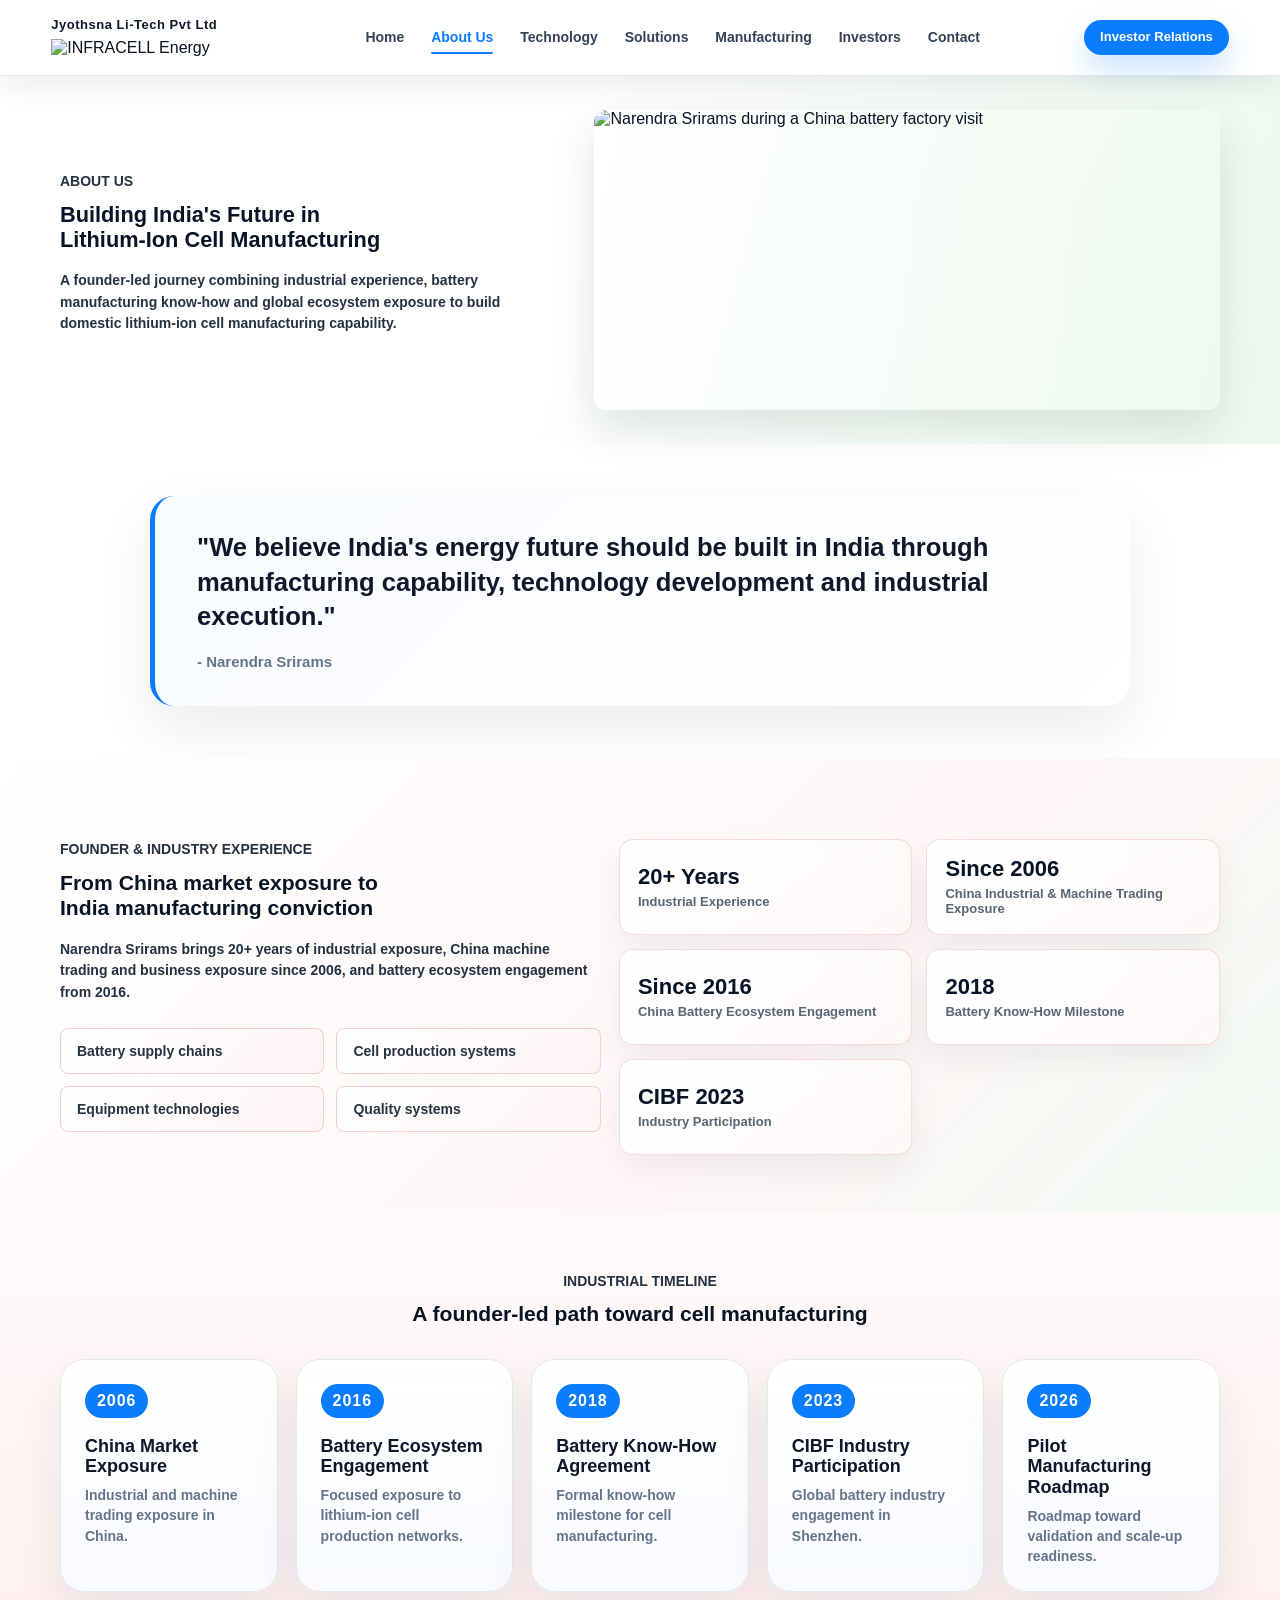
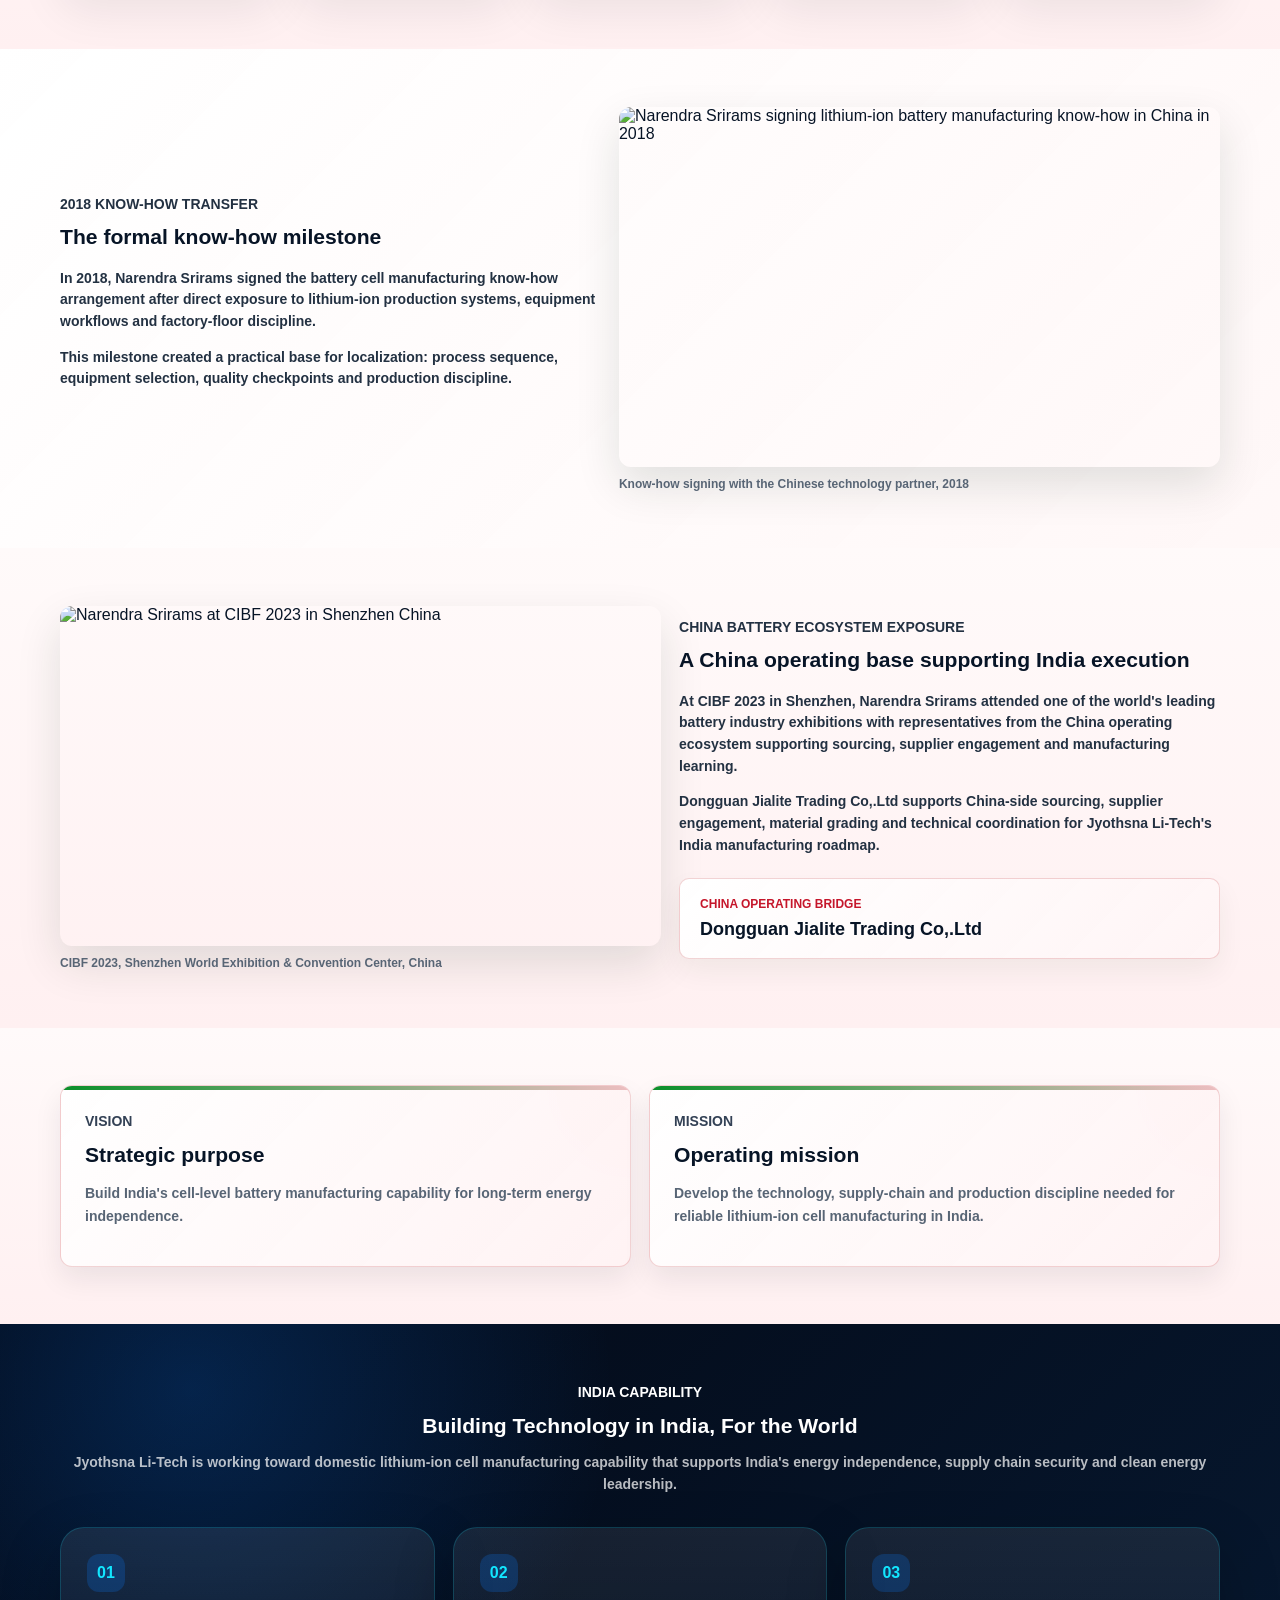
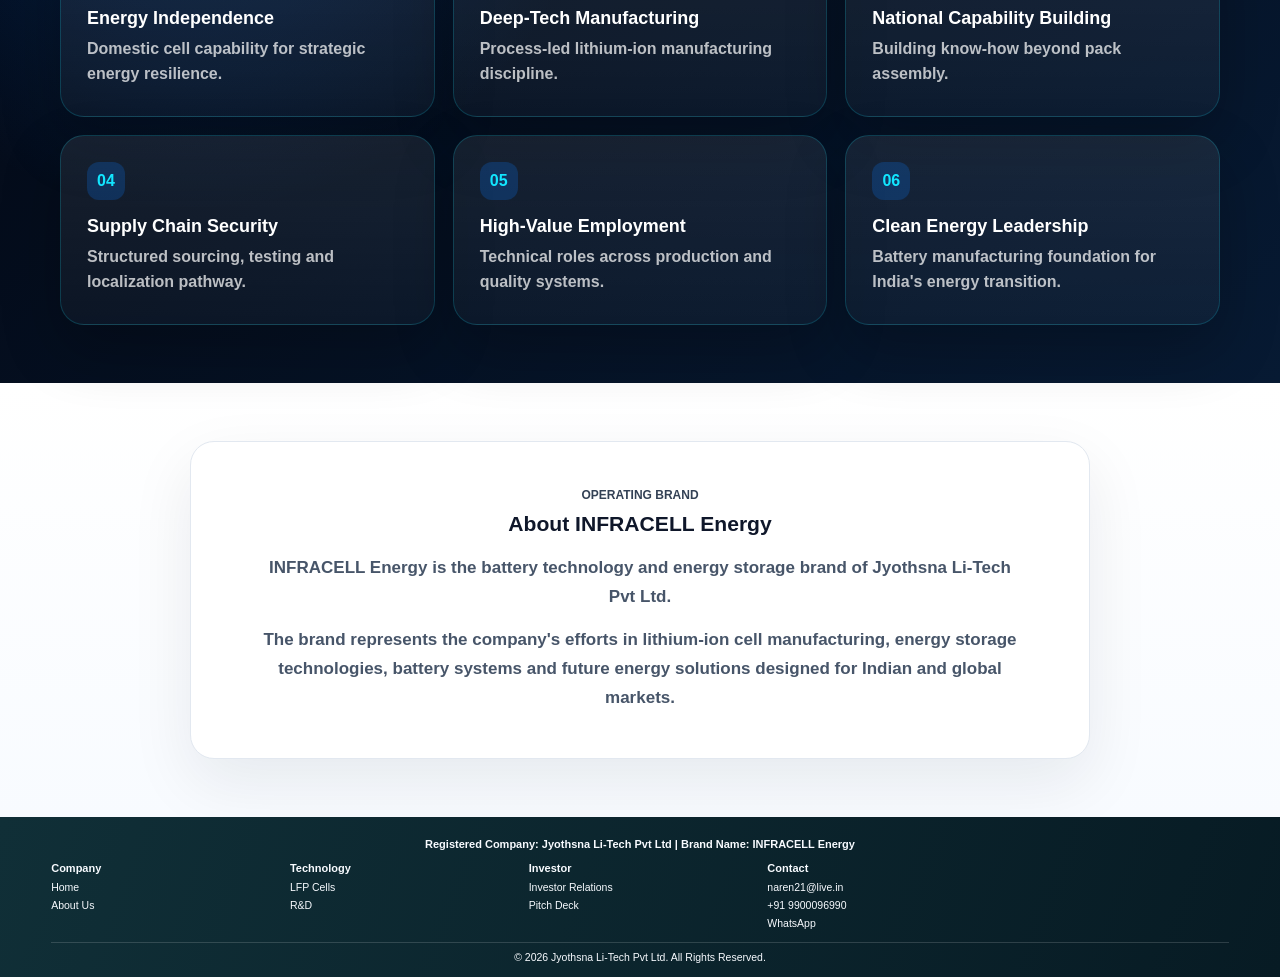
==== about.html @ 46d168b7 "Add files via upload" ====
﻿<!doctype html>
<html lang="en">
  <head>
    <meta charset="utf-8">
    <meta name="viewport" content="width=device-width, initial-scale=1">
    <title>About | Jyothsna Li-Tech Pvt Ltd</title>
    <meta name="description" content="Learn the founder-led story behind Jyothsna Li-Tech Pvt Ltd, from China battery ecosystem exposure and 2018 know-how signing to India's INFRACELL Energy manufacturing roadmap.">
    <meta property="og:title" content="About | Jyothsna Li-Tech Pvt Ltd">
    <meta property="og:description" content="Founder-led battery manufacturing story behind Jyothsna Li-Tech Pvt Ltd and INFRACELL Energy.">
    <meta property="og:type" content="website">
    <meta property="og:image" content="assets/cibf-2023-china.jpg">
    <meta name="twitter:card" content="summary_large_image">
    <link rel="stylesheet" href="styles.css">
  </head>
  <body>
    <header class="jlt-clean-header">
  <a class="jlt-brand" href="index.html">
    <strong>Jyothsna Li-Tech Pvt Ltd</strong>
    <img src="assets/infracell-logo-official.png" alt="INFRACELL Energy">
  </a>
    <nav class="jlt-nav">
    <a href="index.html">Home</a>
    <a href="about.html">About Us</a>
    <a href="technology.html">Technology</a>
    <a href="solutions.html">Solutions</a>
    <a href="manufacturing.html">Manufacturing</a>
    <a href="investors.html">Investors</a>
    <a href="contact.html">Contact</a>
  </nav>
  <a class="jlt-header-cta" href="investors.html">Investor Relations</a>
</header>

    <main>
      <section class="page-hero">
        <div class="page-hero-inner">
          <div>
            <p class="kicker">About Us</p>
            <h1>Building India's Future in Lithium-Ion Cell Manufacturing</h1>
            <p>A founder-led journey combining industrial experience, battery manufacturing know-how and global ecosystem exposure to build domestic lithium-ion cell manufacturing capability.</p>
          </div>
          <img src="assets/naren-factory-visit.jpg" alt="Narendra Srirams during a China battery factory visit">
        </div>
      </section>

      <section class="founder-quote-band">
        <blockquote>
          "We believe India's energy future should be built in India through manufacturing capability, technology development and industrial execution."
          <cite>- Narendra Srirams</cite>
        </blockquote>
      </section>

      <section class="section founder-credibility">
        <div class="wide-split">
          <div class="text-block">
            <p class="kicker">Founder & Industry Experience</p>
            <h2>From China market exposure to India manufacturing conviction</h2>
            <p>Narendra Srirams brings 20+ years of industrial exposure, China machine trading and business exposure since 2006, and battery ecosystem engagement from 2016.</p>
            <div class="bullet-list">
              <span>Battery supply chains</span>
              <span>Cell production systems</span>
              <span>Equipment technologies</span>
              <span>Quality systems</span>
            </div>
          </div>
          <div class="founder-credential-grid">
            <span><strong>20+ Years</strong>Industrial Experience</span>
            <span><strong>Since 2006</strong>China Industrial & Machine Trading Exposure</span>
            <span><strong>Since 2016</strong>China Battery Ecosystem Engagement</span>
            <span><strong>2018</strong>Battery Know-How Milestone</span>
            <span><strong>CIBF 2023</strong>Industry Participation</span>
          </div>
        </div>
      </section>

      <section class="section alt">
        <div class="section-head">
          <p class="kicker">Industrial Timeline</p>
          <h2>A founder-led path toward cell manufacturing</h2>
        </div>
        <div class="clean-about-timeline">
          <article><strong>2006</strong><h3>China Market Exposure</h3><p>Industrial and machine trading exposure in China.</p></article>
          <article><strong>2016</strong><h3>Battery Ecosystem Engagement</h3><p>Focused exposure to lithium-ion cell production networks.</p></article>
          <article><strong>2018</strong><h3>Battery Know-How Agreement</h3><p>Formal know-how milestone for cell manufacturing.</p></article>
          <article><strong>2023</strong><h3>CIBF Industry Participation</h3><p>Global battery industry engagement in Shenzhen.</p></article>
          <article><strong>2026</strong><h3>Pilot Manufacturing Roadmap</h3><p>Roadmap toward validation and scale-up readiness.</p></article>
        </div>
      </section>

      <section class="section know-how-story">
        <div class="wide-split">
          <div class="text-block">
            <p class="kicker">2018 Know-How Transfer</p>
            <h2>The formal know-how milestone</h2>
            <p>In 2018, Narendra Srirams signed the battery cell manufacturing know-how arrangement after direct exposure to lithium-ion production systems, equipment workflows and factory-floor discipline.</p>
            <p>This milestone created a practical base for localization: process sequence, equipment selection, quality checkpoints and production discipline.</p>
          </div>
          <figure class="story-photo certificate-photo">
            <img src="assets/know-how-certificate-2018.jpeg" alt="Narendra Srirams signing lithium-ion battery manufacturing know-how in China in 2018">
            <figcaption>Know-how signing with the Chinese technology partner, 2018</figcaption>
          </figure>
        </div>
      </section>

      <section class="section alt china-story">
        <div class="wide-split reverse china-visual-split">
          <figure class="story-photo">
            <img src="assets/cibf-2023-china.jpg" alt="Narendra Srirams at CIBF 2023 in Shenzhen China">
            <figcaption>CIBF 2023, Shenzhen World Exhibition & Convention Center, China</figcaption>
          </figure>
          <div class="text-block">
            <p class="kicker">China Battery Ecosystem Exposure</p>
            <h2>A China operating base supporting India execution</h2>
            <p>At CIBF 2023 in Shenzhen, Narendra Srirams attended one of the world's leading battery industry exhibitions with representatives from the China operating ecosystem supporting sourcing, supplier engagement and manufacturing learning.</p>
            <p>Dongguan Jialite Trading Co,.Ltd supports China-side sourcing, supplier engagement, material grading and technical coordination for Jyothsna Li-Tech's India manufacturing roadmap.</p>
            <div class="china-company-panel">
              <strong>China operating bridge</strong>
              <span>Dongguan Jialite Trading Co,.Ltd</span>
            </div>
          </div>
        </div>
      </section>

      <section class="section alt">
        <div class="premium-grid">
          <article class="premium-panel">
            <p class="kicker">Vision</p>
            <h2>Strategic purpose</h2>
            <p>Build India's cell-level battery manufacturing capability for long-term energy independence.</p>
          </article>
          <article class="premium-panel">
            <p class="kicker">Mission</p>
            <h2>Operating mission</h2>
            <p>Develop the technology, supply-chain and production discipline needed for reliable lithium-ion cell manufacturing in India.</p>
          </article>
        </div>
      </section>

      <section class="section about-dark-section">
        <div class="section-head">
          <p class="kicker">India Capability</p>
          <h2>Building Technology in India, For the World</h2>
          <p>Jyothsna Li-Tech is working toward domestic lithium-ion cell manufacturing capability that supports India's energy independence, supply chain security and clean energy leadership.</p>
        </div>
        <div class="dark-card-grid six">
          <article><span>01</span><h3>Energy Independence</h3><p>Domestic cell capability for strategic energy resilience.</p></article>
          <article><span>02</span><h3>Deep-Tech Manufacturing</h3><p>Process-led lithium-ion manufacturing discipline.</p></article>
          <article><span>03</span><h3>National Capability Building</h3><p>Building know-how beyond pack assembly.</p></article>
          <article><span>04</span><h3>Supply Chain Security</h3><p>Structured sourcing, testing and localization pathway.</p></article>
          <article><span>05</span><h3>High-Value Employment</h3><p>Technical roles across production and quality systems.</p></article>
          <article><span>06</span><h3>Clean Energy Leadership</h3><p>Battery manufacturing foundation for India's energy transition.</p></article>
        </div>
      </section>

      <section class="section infracell-about-section">
        <div class="infracell-about-block">
          <p class="kicker">Operating Brand</p>
          <h2>About INFRACELL Energy</h2>
          <p>INFRACELL Energy is the battery technology and energy storage brand of Jyothsna Li-Tech Pvt Ltd.</p>
          <p>The brand represents the company's efforts in lithium-ion cell manufacturing, energy storage technologies, battery systems and future energy solutions designed for Indian and global markets.</p>
        </div>
      </section>
    </main>

    <footer class="footer">
      <p class="footer-institutional">Registered Company: Jyothsna Li-Tech Pvt Ltd | Brand Name: INFRACELL Energy</p>
<div class="footer-links"><div><strong>Company</strong><a href="index.html">Home</a><a href="about.html">About Us</a></div><div><strong>Technology</strong><a href="technology.html">LFP Cells</a><a href="technology.html">R&D</a></div><div><strong>Investor</strong><a href="investors.html">Investor Relations</a><a href="assets/Jyothsna-Li-Tech-Pitch-Deck-2026.pdf" target="_blank" rel="noopener">Pitch Deck</a></div><div><strong>Contact</strong><a href="mailto:naren21@live.in">naren21@live.in</a><a href="tel:+919900096990">+91 9900096990</a><a href="https://wa.me/919900096990" target="_blank" rel="noopener">WhatsApp</a></div></div>
      <p>&copy; 2026 Jyothsna Li-Tech Pvt Ltd. All Rights Reserved.</p>
    </footer>
    <script src="site.js"></script>
  </body>
</html>
---- styles.css ----
﻿:root {
  --green: #0a8f2a;
  --green-2: #18b947;
  --red: #c5162b;
  --red-soft: #fff2f3;
  --red-line: rgba(181, 18, 27, 0.18);
  --red-glow: rgba(181, 18, 27, 0.1);
  --brand-ink: #075f24;
  --ink: #071426;
  --muted: #586575;
  --line: #dfe8e3;
  --soft: #fff5f6;
  --white: #fff;
  --dark: #071b24;
  --shadow: 0 18px 45px rgba(9, 45, 24, 0.12);
  --shadow-soft: 0 12px 28px rgba(7, 20, 38, 0.08);
  --max: 1160px;
}

* { box-sizing: border-box; }
html { scroll-behavior: smooth; }
body {
  margin: 0;
  color: var(--ink);
  font-family: "Aptos", "Segoe UI Variable", "Segoe UI", "Inter", Arial, Helvetica, sans-serif;
  background: var(--white);
  overflow-x: hidden;
  -webkit-user-select: none;
  user-select: none;
}
a { color: inherit; text-decoration: none; }
img {
  display: block;
  max-width: 100%;
  -webkit-user-drag: none;
  user-drag: none;
}
input,
textarea {
  -webkit-user-select: text;
  user-select: text;
}

.site-header {
  position: sticky;
  top: 0;
  z-index: 50;
  display: flex;
  align-items: center;
  gap: 28px;
  min-height: 76px;
  padding: 10px clamp(22px, 4vw, 70px);
  background: rgba(255, 255, 255, 0.96);
  border-bottom: 1px solid rgba(223, 232, 227, 0.9);
  backdrop-filter: blur(12px);
  box-shadow: 0 8px 24px rgba(7, 20, 38, 0.04);
}
.brand {
  display: flex;
  align-items: center;
  gap: 0;
  min-width: 260px;
}
.brand-copy { display: grid; line-height: 1; }
.brand-copy strong {
  font-size: 17px;
  letter-spacing: 0.2px;
  color: var(--brand-ink);
  font-family: "Aptos Display", "Segoe UI Variable Display", "Segoe UI", Arial, Helvetica, sans-serif;
  font-weight: 850;
}
.brand-copy em {
  margin-top: 3px;
  color: var(--green);
  font-style: normal;
  font-size: 14px;
  font-weight: 900;
}
.text-only-brand {
  padding-left: 0;
}
.single-line-brand {
  display: block;
}
.single-line-brand strong {
  font-size: 15px;
  color: var(--brand-ink);
  white-space: nowrap;
}
.brand-stack {
  display: grid;
  gap: 4px;
  align-items: start;
}
.infracell-brand {
  width: 166px;
  height: auto;
  object-fit: contain;
  border-radius: 0;
  box-shadow: none;
}
.infracell-wordmark {
  display: inline-flex;
  align-items: baseline;
  gap: 7px;
  width: max-content;
  font-family: "Aptos Display", "Segoe UI Variable Display", "Arial Black", Arial, Helvetica, sans-serif;
  font-size: 24px;
  line-height: 1.18;
  font-weight: 950;
  letter-spacing: 0.7px;
  color: transparent;
  background: linear-gradient(90deg, #f0702f 0%, #d93b32 42%, #b51642 100%);
  -webkit-background-clip: text;
  background-clip: text;
  padding-bottom: 2px;
}
.infracell-wordmark .energy-word {
  font-size: 0.58em;
  line-height: 1.25;
  letter-spacing: 0.25px;
  font-weight: 900;
}
.nav-links {
  display: flex;
  justify-content: center;
  gap: clamp(14px, 2vw, 30px);
  flex: 1;
  font-size: 13px;
  font-weight: 750;
  letter-spacing: 0.1px;
}
.nav-links a {
  padding: 12px 0;
  border-bottom: 2px solid transparent;
}
.nav-links a:hover,
.nav-links a.active {
  color: var(--green);
  border-color: var(--green);
}
.header-cta,
.btn,
.mini-btn,
form button {
  display: inline-flex;
  align-items: center;
  justify-content: center;
  gap: 9px;
  border-radius: 6px;
  font-weight: 780;
  letter-spacing: 0.1px;
}
.header-cta {
  min-width: 130px;
  padding: 13px 19px;
  color: #fff;
  background: linear-gradient(135deg, #07862a, #075f24);
  font-size: 12px;
  box-shadow: 0 10px 22px rgba(10, 143, 42, 0.18);
}
.menu-toggle { display: none; }

.hero {
  display: grid;
  grid-template-columns: minmax(360px, 0.84fr) minmax(460px, 1fr);
  gap: 38px;
  align-items: center;
  min-height: 430px;
  padding: 42px clamp(22px, 4vw, 70px) 36px;
  background:
    linear-gradient(105deg, rgba(255,255,255,1) 0%, rgba(255,255,255,0.98) 48%, rgba(238,249,240,0.82) 100%),
    radial-gradient(circle at 77% 50%, rgba(181, 18, 27, 0.13), transparent 28%);
  overflow: hidden;
}
.hero h1 {
  max-width: 560px;
  margin: 0 0 16px;
  font-size: clamp(28px, 3.1vw, 42px);
  line-height: 1.12;
  letter-spacing: 0;
  font-family: "Aptos Display", "Segoe UI Variable Display", "Segoe UI", Arial, Helvetica, sans-serif;
  font-weight: 820;
}
.hero h1 span { color: var(--green); }
.hero p {
  max-width: 560px;
  margin: 0 0 24px;
  color: #233142;
  font-size: 15px;
  line-height: 1.6;
  font-weight: 650;
}
.hero-actions { display: flex; flex-wrap: wrap; gap: 14px; }
.btn {
  min-height: 48px;
  padding: 0 24px;
  border: 1px solid var(--line);
  background: #fff;
  box-shadow: var(--shadow-soft);
  font-size: 13px;
  transition: transform 0.18s ease, box-shadow 0.18s ease, border-color 0.18s ease;
}
.btn-primary {
  color: #fff;
  background: linear-gradient(135deg, #07862a, #075f24);
  border-color: var(--green);
}
.btn:hover,
.header-cta:hover,
form button:hover {
  transform: translateY(-1px);
  box-shadow: 0 16px 32px rgba(7, 20, 38, 0.12);
}
.hero-media {
  position: relative;
  min-height: 320px;
  display: grid;
  place-items: center;
}
.hero-media::before {
  display: none;
}
.hero-media img {
  position: absolute;
  inset: 0;
  width: 100%;
  height: 100%;
  object-fit: contain;
  object-position: center;
  border-radius: 12px;
  background: transparent;
  box-shadow: none;
}
.image-fallback {
  display: grid;
  place-items: center;
  align-content: center;
  gap: 8px;
  width: min(100%, 560px);
  min-height: 260px;
  padding: 30px;
  border: 1px solid rgba(181, 18, 27, 0.18);
  border-radius: 14px;
  background:
    linear-gradient(135deg, rgba(255,255,255,0.95), rgba(255,244,245,0.95)),
    radial-gradient(circle at 80% 20%, rgba(10, 143, 42, 0.14), transparent 35%);
  color: var(--ink);
  text-align: center;
  box-shadow: var(--shadow-soft);
}
.image-fallback strong {
  color: var(--brand-ink);
  font-size: 26px;
  font-weight: 950;
}
.image-fallback span {
  color: var(--muted);
  font-size: 14px;
  font-weight: 750;
}
img.image-missing {
  display: none !important;
}
.hero-card {
  position: absolute;
  left: -20px;
  bottom: 22px;
  width: min(320px, 75%);
  padding: 20px;
  border-radius: 8px;
  color: #fff;
  background: rgba(7, 27, 36, 0.88);
  box-shadow: var(--shadow);
}
.hero-card strong { display: block; color: #85f36f; font-size: 17px; }
.hero-card span { display: block; margin-top: 5px; font-size: 12px; line-height: 1.45; font-weight: 700; }

.trust-strip {
  display: grid;
  grid-template-columns: repeat(4, 1fr);
  width: min(1160px, calc(100% - 44px));
  margin: -28px auto 0;
  position: relative;
  z-index: 3;
  border: 1px solid var(--red-line);
  border-radius: 10px;
  background:
    linear-gradient(135deg, rgba(255,255,255,0.99), rgba(255,244,245,0.96)),
    #fff;
  box-shadow: var(--shadow);
}
.trust-strip article {
  min-height: 120px;
  padding: 26px 24px;
  border-right: 1px solid var(--line);
}
.trust-strip article:last-child { border-right: 0; }
.trust-strip b {
  display: block;
  color: var(--green);
  font-size: 30px;
  line-height: 1;
}
.trust-strip strong { display: block; margin: 10px 0 6px; font-size: 15px; }
.trust-strip p { margin: 0; color: var(--muted); font-size: 12px; line-height: 1.5; font-weight: 650; }

.cell-showcase {
  position: relative;
  z-index: 3;
  display: grid;
  grid-template-columns: 1fr;
  gap: 28px;
  align-items: center;
  width: min(1160px, calc(100% - 44px));
  margin: -28px auto 0;
  padding: 28px;
  border: 1px solid var(--red-line);
  border-radius: 10px;
  background:
    linear-gradient(135deg, rgba(255,255,255,0.99), rgba(255,244,245,0.96)),
    #fff;
  box-shadow: var(--shadow);
}
.cell-showcase .kicker {
  margin-bottom: 7px;
}
.cell-showcase h2 {
  font-size: clamp(24px, 2.5vw, 36px);
}
.cell-showcase p {
  margin: 12px 0 0;
  color: var(--muted);
  font-size: 15px;
  line-height: 1.65;
  font-weight: 650;
}
.cell-showcase img {
  width: 100%;
  max-height: 230px;
  object-fit: contain;
  border-radius: 8px;
  background: #fff;
}
.investor-stat-row {
  display: grid;
  grid-template-columns: repeat(4, 1fr);
  gap: 1px;
  overflow: hidden;
  border: 1px solid rgba(181, 18, 27, 0.18);
  border-radius: 10px;
  background: rgba(181, 18, 27, 0.18);
}
.investor-stat-row article {
  min-height: 118px;
  padding: 24px;
  background:
    linear-gradient(180deg, rgba(255,255,255,0.99), rgba(255,246,247,0.97)),
    #fff;
}
.investor-stat-row strong {
  display: block;
  color: var(--red);
  font-size: 24px;
  line-height: 1.1;
}
.investor-stat-row span {
  display: block;
  margin-top: 9px;
  color: var(--muted);
  font-size: 12px;
  line-height: 1.5;
  font-weight: 700;
}
.chemistry-highlight {
  display: grid;
  grid-template-columns: minmax(300px, 0.75fr) minmax(420px, 1fr);
  gap: 34px;
  align-items: center;
  width: min(var(--max), calc(100% - 44px));
  margin: 26px auto 0;
  padding: 30px;
  border: 1px solid rgba(181, 18, 27, 0.18);
  border-radius: 12px;
  background:
    linear-gradient(135deg, rgba(255,255,255,0.99), rgba(255,244,245,0.96)),
    radial-gradient(circle at 100% 0%, rgba(181, 18, 27, 0.12), transparent 38%),
    #fff;
  box-shadow: var(--shadow-soft);
}
.chemistry-highlight h2 {
  max-width: 560px;
}
.chemistry-highlight p:last-child {
  margin: 0;
  color: #263342;
  font-size: 15px;
  line-height: 1.7;
  font-weight: 680;
}
.chemistry-highlight::after {
  content: "6,000-8,000 cycles";
  justify-self: start;
  grid-column: 1 / -1;
  padding: 9px 14px;
  border-radius: 999px;
  color: #fff;
  background: linear-gradient(135deg, #07862a, #075f24);
  font-size: 12px;
  font-weight: 900;
  letter-spacing: 0.2px;
}
.technology-hero {
  display: block;
}
.technology-hero > div {
  max-width: 1180px;
}
.technology-hero h1 {
  font-size: clamp(18px, 1.6vw, 22px);
  line-height: 1.25;
  max-width: 520px;
  margin-bottom: 8px;
}
.technology-hero p:not(.kicker) {
  max-width: 720px;
  margin-top: 0;
}
.tech-intro-card {
  max-width: 760px;
  padding: 18px 20px;
  border: 1px solid rgba(181, 18, 27, 0.22);
  border-left: 4px solid var(--green);
  border-radius: 10px;
  background: linear-gradient(135deg, #fff, #fff5f6);
  box-shadow: 0 12px 30px rgba(9, 45, 24, 0.08);
}
.tech-intro-card p {
  margin: 0;
  color: #263342;
  font-size: 14px;
  line-height: 1.65;
  font-weight: 650;
}
.tech-intro-card strong {
  color: var(--green);
}
.tech-pills {
  display: flex;
  flex-wrap: wrap;
  gap: 8px;
  margin-top: 14px;
}
.tech-pills span {
  padding: 8px 10px;
  border: 1px solid rgba(181, 18, 27, 0.22);
  border-radius: 999px;
  color: #0b5f22;
  background: #fff;
  font-size: 12px;
  font-weight: 800;
}
.technology-hero-wrap {
  display: grid;
  grid-template-columns: minmax(320px, 0.95fr) minmax(280px, 0.65fr);
  gap: 28px;
  align-items: center;
  max-width: 1180px;
}
.lfp-hero-visual {
  margin: 0;
  min-height: 260px;
  display: grid;
  place-items: center;
  background: transparent;
  box-shadow: none;
  overflow: hidden;
}
.lfp-hero-visual img {
  display: block;
  width: 100%;
  max-width: 420px;
  max-height: 250px;
  padding: 18px;
  object-fit: contain;
}
.tech-visual-grid {
  display: grid;
  grid-template-columns: 1.15fr 0.85fr;
  grid-template-rows: 150px 150px;
  gap: 12px;
}
.tech-visual-grid img {
  width: 100%;
  height: 100%;
  object-fit: cover;
  border-radius: 10px;
  border: 1px solid var(--line);
  background: #fff;
  box-shadow: 0 12px 28px rgba(9, 45, 24, 0.08);
}
.tech-visual-grid img:first-child {
  grid-row: span 2;
  object-fit: contain;
  padding: 18px;
}
.tech-card {
  min-height: 245px;
}
.tech-card img {
  height: 132px;
  object-fit: contain;
  padding: 18px 26px;
  background: linear-gradient(135deg, #fff, #fff5f6);
}
.pouch-card img {
  height: 220px;
  object-fit: contain;
  padding: 10px 34px;
  background: #fff;
}
.visual-panel {
  display: grid;
  grid-template-columns: 1fr 150px;
  gap: 22px;
  align-items: center;
}
.visual-panel img {
  width: 150px;
  height: 112px;
  object-fit: cover;
  border-radius: 8px;
  border: 1px solid var(--line);
}
.visual-panel img.process-photo {
  object-fit: contain;
  background: #fff6f7;
  padding: 4px;
}
.no-image-cards .card {
  min-height: 210px;
}
.process-flow {
  display: grid;
  gap: 18px;
}
.flow-chart {
  display: grid;
  grid-template-columns: repeat(6, 1fr);
  gap: 12px;
  align-items: stretch;
}
.flow-step {
  position: relative;
  min-height: 112px;
  padding: 18px 14px;
  border: 1px solid var(--red-line);
  border-radius: 10px;
  background:
    linear-gradient(180deg, rgba(255,255,255,0.99), rgba(255,245,246,0.96)),
    radial-gradient(circle at 100% 0%, rgba(181, 18, 27, 0.1), transparent 42%);
  box-shadow: 0 12px 28px rgba(9, 45, 24, 0.07);
  overflow: hidden;
}
.flow-step:not(:last-child)::after {
  content: "";
  position: absolute;
  right: -12px;
  top: 50%;
  width: 12px;
  height: 2px;
  background: var(--green);
}
.flow-step b {
  display: inline-grid;
  place-items: center;
  width: 28px;
  height: 28px;
  margin-bottom: 10px;
  border-radius: 999px;
  color: #fff;
  background: var(--green);
  font-size: 12px;
}
.flow-step h3 {
  margin: 0 0 6px;
  font-size: 15px;
  line-height: 1.25;
}
.flow-step p {
  margin: 0;
  color: var(--muted);
  font-size: 12px;
  line-height: 1.45;
  font-weight: 650;
}
.solid-state-card {
  position: relative;
  display: grid;
  grid-template-columns: 120px 1fr;
  gap: 20px;
  align-items: center;
  padding: 20px;
  border: 1px solid rgba(181, 18, 27, 0.22);
  border-radius: 12px;
  background:
    linear-gradient(135deg, #ffffff, #fff3f4),
    radial-gradient(circle at 100% 0%, rgba(181, 18, 27, 0.1), transparent 42%);
  box-shadow: 0 12px 28px rgba(9, 45, 24, 0.07);
  overflow: hidden;
}
.solid-state-card img {
  width: 120px;
  height: 82px;
  object-fit: cover;
  border-radius: 8px;
}
.solid-state-card h3 {
  margin: 0 0 6px;
  font-size: 18px;
}
.solid-state-card p {
  margin: 0;
  color: var(--muted);
  font-size: 13px;
  line-height: 1.55;
  font-weight: 650;
}

.section {
  padding: 52px clamp(22px, 4vw, 70px);
}
.section > .section-head,
.section > .card-grid,
.section > .premium-grid,
.section > .roadmap-grid,
.section > .metric-band,
.section > .wide-split,
.section > .contact-grid,
.section > .process-flow,
.section > .roadmap-number-grid,
.section > .featured-product-card,
.section > .why-grid,
.section > .win-grid,
.section > .proof-action-grid,
.section > .visual-roadmap,
.section > .scale-roadmap,
.section > .manufacturing-flow,
.section > .authority-grid,
.section > .funding-ask-card,
.section > .industry-solution-grid,
.section > .timeline {
  max-width: var(--max);
  margin-left: auto;
  margin-right: auto;
}
.section.alt {
  background:
    linear-gradient(180deg, #fffafa 0%, #fff0f1 100%);
}
.section-head {
  max-width: 800px;
  margin: 0 auto 34px;
  text-align: center;
}
.kicker {
  margin: 0 0 9px;
  color: var(--green);
  font-size: 12px;
  font-weight: 900;
  text-transform: uppercase;
}
h2 {
  margin: 0;
  font-size: clamp(22px, 2.1vw, 30px);
  line-height: 1.18;
  letter-spacing: 0;
  font-family: "Aptos Display", "Segoe UI Variable Display", "Segoe UI", Arial, Helvetica, sans-serif;
  font-weight: 820;
}
.section-head p,
.page-hero p,
.text-block p {
  color: var(--muted);
  font-size: 14px;
  line-height: 1.65;
  font-weight: 650;
}
.card-grid {
  display: grid;
  grid-template-columns: repeat(3, 1fr);
  gap: 22px;
}
.card {
  position: relative;
  min-height: 260px;
  padding: 22px;
  border: 1px solid rgba(181, 18, 27, 0.14);
  border-radius: 10px;
  background:
    linear-gradient(180deg, rgba(255,255,255,0.99), rgba(255,245,246,0.96)),
    radial-gradient(circle at 100% 0%, var(--red-glow), transparent 40%);
  box-shadow: var(--shadow-soft);
  overflow: hidden;
  transition: transform 0.18s ease, box-shadow 0.18s ease;
}
.compact-thesis-grid {
  align-items: start;
}
.compact-card {
  min-height: 0;
  padding: 18px 20px 20px;
}
.compact-card h3 {
  margin-bottom: 8px;
}
.compact-card p {
  margin-bottom: 0;
}
.card::before {
  content: "";
  position: absolute;
  inset: 0 auto auto 0;
  width: 100%;
  height: 4px;
  background: linear-gradient(90deg, var(--green), rgba(181, 18, 27, 0.24));
}
.card img {
  width: 100%;
  height: 180px;
  object-fit: cover;
  border-radius: 8px;
  margin-bottom: 22px;
}
.card:hover,
.premium-panel:hover,
.roadmap-grid article:hover,
.industry-solution-grid article:hover {
  transform: translateY(-2px);
  box-shadow: 0 18px 38px rgba(7, 20, 38, 0.11);
}
.card h3,
.premium-panel h3,
.roadmap-grid h3,
.industry-solution-grid h3 {
  color: #102033;
}
.capabilities-hero img,
.capabilities-split img {
  object-position: center;
}
.pilot-photo-pair {
  display: grid;
  gap: 12px;
  max-width: 520px;
}
.pilot-photo-pair img {
  width: 100%;
  height: 135px;
  object-fit: cover;
  object-position: center;
  border-radius: 10px;
  box-shadow: var(--shadow);
}
.capability-grid {
  align-items: stretch;
}
.capability-card {
  padding: 0;
  overflow: hidden;
}
.capability-card img {
  height: 185px;
  margin-bottom: 0;
  border-radius: 0;
  border-bottom: 1px solid var(--line);
}
.capability-card h3,
.capability-card p {
  padding-left: 22px;
  padding-right: 22px;
}
.capability-card h3 {
  padding-top: 20px;
}
.capability-card p {
  padding-bottom: 22px;
}
.card.tech-card > img {
  height: 150px;
  object-fit: contain;
  padding: 14px 24px;
  background: linear-gradient(135deg, #fff, #fff5f6);
}
.card.architecture-card > img {
  height: 230px;
  object-fit: contain;
  object-position: center center;
  padding: 8px 14px;
  background: #fff;
}
.card.cylindrical-card > img {
  height: 245px;
  padding: 8px 10px;
}
.card.pouch-card > img {
  height: 260px;
  object-fit: contain;
  object-position: center center;
  padding: 8px 28px;
  background: #fff;
}
.card h3 { margin: 0 0 10px; font-size: 18px; line-height: 1.25; }
.card p, .card li {
  color: var(--muted);
  font-size: 14px;
  line-height: 1.6;
  font-weight: 650;
}
.card ul { margin: 16px 0 0; padding: 0; list-style: none; }
.card li { margin: 8px 0; }
.card li::before {
  content: "";
  display: inline-block;
  width: 8px;
  height: 8px;
  margin-right: 9px;
  border-radius: 999px;
  background: var(--green);
}
.traction-section {
  padding-top: 58px;
  background:
    linear-gradient(105deg, #071426 0%, #102f37 48%, #3c1115 100%);
  color: #fff;
}
.traction-lead {
  display: grid;
  grid-template-columns: minmax(300px, 0.8fr) minmax(420px, 1fr);
  gap: 34px;
  align-items: end;
  margin: 0 auto 26px;
  max-width: 1160px;
}
.traction-lead .kicker {
  color: #ffb6bb;
}
.traction-lead h2 {
  max-width: 520px;
  color: #fff;
}
.traction-lead p {
  margin: 0;
  color: rgba(255,255,255,0.84);
  font-size: 15px;
  line-height: 1.7;
  font-weight: 650;
}
.traction-grid {
  display: grid;
  grid-template-columns: repeat(6, 1fr);
  gap: 12px;
  max-width: 1160px;
  margin: 0 auto;
}
.traction-grid article {
  min-height: 164px;
  padding: 18px 16px;
  border: 1px solid rgba(255,255,255,0.2);
  border-radius: 10px;
  background: rgba(255,255,255,0.075);
  box-shadow: 0 18px 34px rgba(0,0,0,0.16);
  backdrop-filter: blur(8px);
}
.traction-grid span {
  display: inline-grid;
  place-items: center;
  width: 32px;
  height: 32px;
  margin-bottom: 14px;
  border-radius: 999px;
  background: #fff;
  color: var(--red);
  font-size: 12px;
  font-weight: 900;
}
.traction-grid h3 {
  margin: 0 0 8px;
  font-size: 15px;
  line-height: 1.25;
}
.traction-grid p {
  margin: 0;
  color: rgba(255,255,255,0.82);
  font-size: 12px;
  line-height: 1.5;
  font-weight: 650;
}
.proof-link-row {
  display: flex;
  flex-wrap: wrap;
  gap: 12px;
  max-width: 1160px;
  margin: 22px auto 0;
}
.proof-link-row a {
  display: inline-flex;
  align-items: center;
  min-height: 42px;
  padding: 0 16px;
  border: 1px solid rgba(255,255,255,0.26);
  border-radius: 999px;
  color: #fff;
  background: rgba(255,255,255,0.1);
  box-shadow: 0 10px 24px rgba(0,0,0,0.12);
  font-size: 12px;
  font-weight: 850;
  backdrop-filter: blur(8px);
}
.proof-link-row a:hover {
  background: rgba(255,255,255,0.18);
  transform: translateY(-1px);
}
.trust-badge-strip {
  display: grid;
  grid-template-columns: repeat(5, minmax(0, 1fr));
  gap: 1px;
  max-width: var(--max);
  margin: 0 auto;
  padding: 0 clamp(22px, 4vw, 70px) 0;
  transform: translateY(-1px);
}
.trust-badge-strip span {
  min-height: 74px;
  display: grid;
  place-items: center;
  padding: 14px;
  border: 1px solid rgba(181, 18, 27, 0.14);
  background:
    linear-gradient(135deg, rgba(255,255,255,0.99), rgba(255,245,246,0.96)),
    radial-gradient(circle at 100% 0%, rgba(10, 143, 42, 0.09), transparent 38%);
  color: var(--ink);
  text-align: center;
  font-size: 12px;
  line-height: 1.3;
  font-weight: 900;
  box-shadow: 0 12px 26px rgba(7, 20, 38, 0.05);
}
.trust-badge-strip span:first-child {
  border-radius: 12px 0 0 12px;
}
.trust-badge-strip span:last-child {
  border-radius: 0 12px 12px 0;
}
.verification-card-strip {
  gap: 14px;
  padding-top: 38px;
  padding-bottom: 18px;
}
.verification-card-strip span {
  min-height: 112px;
  align-content: start;
  justify-items: start;
  gap: 7px;
  padding: 20px;
  border-radius: 14px !important;
  background:
    linear-gradient(145deg, rgba(255,255,255,0.99), rgba(255,244,245,0.95)),
    radial-gradient(circle at 100% 0%, rgba(181, 18, 27, 0.1), transparent 42%);
  box-shadow: 0 18px 40px rgba(7, 20, 38, 0.08);
}
.verification-card-strip span::before {
  content: attr(data-icon);
  width: 34px;
  height: 34px;
  margin-bottom: 3px;
  border-radius: 999px;
  background: linear-gradient(135deg, var(--green), var(--red));
  color: #fff;
  display: inline-grid;
  place-items: center;
  font-size: 10px;
  font-weight: 950;
  letter-spacing: 0;
}
.verification-card-strip strong {
  display: block;
  color: var(--ink);
  font-size: 13px;
}
.proof-validation-section {
  padding-top: 34px;
}
.proof-action-grid {
  display: grid;
  grid-template-columns: repeat(4, 1fr);
  gap: 14px;
}
.proof-action-grid a {
  min-height: 60px;
  display: grid;
  place-items: center;
  padding: 13px 16px;
  border: 1px solid rgba(10, 143, 42, 0.16);
  border-radius: 10px;
  background: linear-gradient(135deg, #ffffff, #f8fbf9);
  color: var(--ink);
  text-align: center;
  font-size: 13px;
  line-height: 1.35;
  font-weight: 900;
  box-shadow: var(--shadow-soft);
}
.proof-action-grid a:hover {
  transform: translateY(-1px);
  box-shadow: 0 18px 38px rgba(7, 20, 38, 0.12);
}
.manufacturing-numbers-section {
  background:
    linear-gradient(180deg, #fff 0%, #f8fbf9 100%);
}
.roadmap-number-grid {
  display: grid;
  grid-template-columns: repeat(6, 1fr);
  gap: 12px;
}
.roadmap-number-grid article {
  min-height: 132px;
  display: grid;
  align-content: center;
  gap: 8px;
  padding: 22px 18px;
  border: 1px solid rgba(181, 18, 27, 0.16);
  border-radius: 12px;
  background:
    linear-gradient(145deg, rgba(255,255,255,0.99), rgba(255,244,245,0.95)),
    radial-gradient(circle at 100% 0%, rgba(10, 143, 42, 0.09), transparent 38%);
  box-shadow: 0 16px 36px rgba(7, 20, 38, 0.08);
}
.roadmap-number-grid strong {
  color: var(--brand-ink);
  font-size: clamp(20px, 2.15vw, 30px);
  line-height: 1.05;
}
.roadmap-number-grid span {
  color: var(--muted);
  font-size: 12px;
  line-height: 1.45;
  font-weight: 750;
}
.featured-product-section {
  background:
    linear-gradient(135deg, #fffafa 0%, #fff 42%, rgba(235, 249, 238, 0.68) 100%);
}
.featured-product-card {
  display: grid;
  grid-template-columns: minmax(320px, 0.85fr) minmax(420px, 1fr);
  gap: 34px;
  align-items: center;
  padding: 26px;
  border: 1px solid rgba(181, 18, 27, 0.16);
  border-radius: 18px;
  background:
    linear-gradient(135deg, rgba(255,255,255,0.99), rgba(255,245,246,0.95)),
    radial-gradient(circle at 100% 0%, rgba(181, 18, 27, 0.12), transparent 38%);
  box-shadow: 0 24px 58px rgba(7, 20, 38, 0.1);
}
.product-visual-block {
  position: relative;
  min-height: 300px;
  display: grid;
  place-items: center;
  overflow: hidden;
  border-radius: 14px;
  background: linear-gradient(135deg, #ffffff, #f7fbf8);
}
.product-visual-block img {
  position: relative;
  z-index: 1;
  width: 100%;
  height: 300px;
  object-fit: contain;
  padding: 18px;
}
.product-copy h2 {
  margin-bottom: 12px;
  font-size: clamp(26px, 2.7vw, 38px);
}
.product-copy p {
  color: var(--muted);
  font-size: 14px;
  line-height: 1.65;
  font-weight: 650;
}
.spec-grid {
  display: grid;
  grid-template-columns: repeat(4, minmax(0, 1fr));
  gap: 10px;
  margin: 22px 0 16px;
}
.spec-grid span {
  display: grid;
  gap: 5px;
  min-height: 76px;
  padding: 13px;
  border: 1px solid rgba(10, 143, 42, 0.14);
  border-radius: 10px;
  background: rgba(255,255,255,0.72);
  color: var(--ink);
  font-size: 15px;
  font-weight: 900;
}
.spec-grid b {
  color: var(--muted);
  font-size: 11px;
  text-transform: uppercase;
}
.application-tags {
  display: flex;
  flex-wrap: wrap;
  gap: 8px;
  margin: 8px 0 14px;
}
.spec-label {
  display: block;
  color: var(--ink);
  font-size: 12px;
  font-weight: 950;
  text-transform: uppercase;
}
.application-tags b {
  padding: 8px 10px;
  border-radius: 999px;
  color: var(--green);
  background: rgba(10, 143, 42, 0.08);
  font-size: 11px;
  font-weight: 900;
}
.mini-disclaimer {
  margin: 0;
  padding: 12px 14px;
  border-left: 3px solid var(--red);
  border-radius: 8px;
  background: #fff8e6;
  color: #60410d !important;
  font-size: 12px !important;
}
.founder-credibility {
  background:
    linear-gradient(135deg, #fff 0%, #fff6f7 62%, rgba(236, 249, 240, 0.76) 100%);
}
.founder-investor-card {
  position: relative;
  margin: 0;
  padding: 18px;
  border: 1px solid rgba(181, 18, 27, 0.18);
  border-radius: 16px;
  background:
    linear-gradient(135deg, rgba(255,255,255,0.99), rgba(255,244,245,0.94)),
    radial-gradient(circle at 0% 0%, rgba(10, 143, 42, 0.12), transparent 34%);
  box-shadow: 0 22px 52px rgba(7, 20, 38, 0.12);
  overflow: hidden;
}
.founder-investor-card::before {
  content: "";
  position: absolute;
  inset: 0 auto auto 0;
  width: 100%;
  height: 4px;
  background: linear-gradient(90deg, var(--green), var(--red));
}
.founder-investor-card img {
  position: relative;
  z-index: 1;
  width: 100%;
  height: 315px;
  object-fit: cover;
  object-position: center 18%;
  border-radius: 12px;
  box-shadow: none;
}
.founder-investor-card figcaption {
  display: grid;
  gap: 6px;
  margin-top: 14px;
}
.founder-investor-card strong {
  color: var(--ink);
  font-size: 19px;
}
.founder-investor-card span {
  color: var(--muted);
  font-size: 13px;
  line-height: 1.55;
  font-weight: 750;
}
.wide-split {
  display: grid;
  grid-template-columns: minmax(340px, 0.9fr) minmax(430px, 1fr);
  gap: 46px;
  align-items: center;
}
.wide-split.reverse {
  grid-template-columns: minmax(430px, 1fr) minmax(340px, 0.9fr);
}
.wide-split img {
  width: 100%;
  height: 340px;
  object-fit: cover;
  border-radius: 12px;
  box-shadow: var(--shadow);
}
.home-about .wide-split img {
  height: 320px;
  object-fit: cover;
  object-position: center;
}
.text-block h2 { margin-bottom: 18px; }
.bullet-list {
  display: grid;
  grid-template-columns: repeat(2, 1fr);
  gap: 12px;
  margin-top: 24px;
}
.bullet-list span {
  display: block;
  padding: 14px 16px;
  border: 1px solid var(--red-line);
  border-radius: 8px;
  background: linear-gradient(135deg, #ffffff, #fff4f5);
  color: #263342;
  font-size: 14px;
  font-weight: 800;
}
.metric-band {
  display: grid;
  grid-template-columns: repeat(4, 1fr);
  gap: 1px;
  background: var(--line);
  border: 1px solid var(--line);
  border-radius: 10px;
  overflow: hidden;
}
.metric-band article {
  position: relative;
  padding: 26px;
  background:
    linear-gradient(180deg, rgba(255,255,255,0.99), rgba(255,245,246,0.96)),
    #fff;
  overflow: hidden;
}
.metric-band article::after {
  content: "";
  position: absolute;
  right: -34px;
  top: -34px;
  width: 100px;
  height: 100px;
  border-radius: 999px;
  background: rgba(181, 18, 27, 0.08);
}
.metric-band strong {
  display: block;
  color: var(--green);
  font-size: 24px;
}
.metric-band span {
  color: var(--muted);
  font-size: 13px;
  font-weight: 750;
}
.premium-panel {
  position: relative;
  padding: 24px;
  border: 1px solid var(--red-line);
  border-radius: 12px;
  background:
    linear-gradient(135deg, rgba(255,255,255,0.99), rgba(255,242,243,0.96)),
    radial-gradient(circle at 100% 0%, var(--red-glow), transparent 38%),
    #fff;
  box-shadow: var(--shadow-soft);
  overflow: hidden;
  transition: transform 0.18s ease, box-shadow 0.18s ease;
}
.premium-panel::before {
  content: "";
  position: absolute;
  inset: 0 auto auto 0;
  width: 100%;
  height: 4px;
  background: linear-gradient(90deg, var(--green), rgba(181, 18, 27, 0.24));
}
.premium-grid {
  display: grid;
  grid-template-columns: repeat(2, 1fr);
  gap: 22px;
}
.roadmap-grid {
  display: grid;
  grid-template-columns: repeat(4, 1fr);
  gap: 18px;
}
.roadmap-grid article {
  position: relative;
  padding: 20px;
  border: 1px solid rgba(181, 18, 27, 0.15);
  border-radius: 10px;
  background:
    linear-gradient(180deg, rgba(255,255,255,0.99), rgba(255,246,247,0.96)),
    radial-gradient(circle at 100% 0%, rgba(181, 18, 27, 0.095), transparent 40%);
  box-shadow: var(--shadow-soft);
  overflow: hidden;
  transition: transform 0.18s ease, box-shadow 0.18s ease;
}
.roadmap-grid article::before {
  content: "";
  position: absolute;
  inset: 0 auto auto 0;
  width: 100%;
  height: 4px;
  background: linear-gradient(90deg, var(--green), rgba(181, 18, 27, 0.24));
}
.roadmap-grid b {
  display: inline-flex;
  margin-bottom: 14px;
  color: var(--green);
  font-size: 13px;
  text-transform: uppercase;
}
.roadmap-grid h3 {
  margin: 0 0 10px;
  font-size: 17px;
}
.roadmap-grid p,
.premium-panel p {
  color: var(--muted);
  font-size: 14px;
  line-height: 1.65;
  font-weight: 650;
}
.visual-roadmap {
  display: grid;
  grid-template-columns: repeat(5, 1fr);
  gap: 14px;
}
.visual-roadmap span {
  position: relative;
  min-height: 96px;
  display: grid;
  place-items: center;
  padding: 16px;
  border: 1px solid rgba(181, 18, 27, 0.16);
  border-radius: 14px;
  background: linear-gradient(145deg, rgba(255,255,255,0.99), rgba(255,246,247,0.95));
  color: var(--ink);
  text-align: center;
  font-size: 14px;
  line-height: 1.3;
  font-weight: 950;
  box-shadow: var(--shadow-soft);
}
.visual-roadmap span:not(:last-child)::after {
  content: "";
  position: absolute;
  right: -12px;
  top: 50%;
  width: 16px;
  height: 16px;
  border-top: 2px solid var(--red);
  border-right: 2px solid var(--red);
  transform: translateY(-50%) rotate(45deg);
  z-index: 2;
}
.visual-roadmap span:last-child {
  color: #fff;
  background: linear-gradient(135deg, #071426, #0a7d25);
}
.scale-roadmap {
  display: grid;
  grid-template-columns: repeat(4, 1fr);
  gap: 14px;
}
.scale-roadmap span {
  position: relative;
  min-height: 100px;
  display: grid;
  place-items: center;
  padding: 16px;
  border: 1px solid rgba(181, 18, 27, 0.16);
  border-radius: 14px;
  background:
    linear-gradient(145deg, rgba(255,255,255,0.99), rgba(255,246,247,0.95)),
    radial-gradient(circle at top left, rgba(10,125,37,0.1), transparent 42%);
  color: var(--ink);
  text-align: center;
  font-size: 14px;
  line-height: 1.3;
  font-weight: 950;
  box-shadow: var(--shadow-soft);
}
.scale-roadmap span:not(:last-child)::after {
  content: "";
  position: absolute;
  right: -12px;
  top: 50%;
  width: 16px;
  height: 16px;
  border-top: 2px solid var(--red);
  border-right: 2px solid var(--red);
  transform: translateY(-50%) rotate(45deg);
  z-index: 2;
}
.scale-roadmap span:last-child {
  color: #fff;
  background: linear-gradient(135deg, #071426, #b5121b);
}
.founder-card-small {
  display: grid;
  grid-template-columns: 150px 1fr;
  gap: 24px;
  align-items: center;
  padding: 24px;
  border: 1px solid var(--line);
  border-radius: 12px;
  background: #fff;
  box-shadow: var(--shadow);
}
.founder-card-small img {
  width: 150px;
  height: 150px;
  object-fit: cover;
  object-position: center top;
  border-radius: 10px;
  box-shadow: none;
}
.founder-card-small h3 {
  margin: 0 0 6px;
  font-size: 18px;
}
.founder-card-small p {
  margin: 0;
  color: var(--muted);
  line-height: 1.65;
  font-weight: 650;
}
.story-photo {
  margin: 0;
}
.story-photo img {
  width: 100%;
  height: 340px;
  object-fit: cover;
  object-position: center;
  border-radius: 12px;
  box-shadow: var(--shadow);
}
.story-photo figcaption {
  margin-top: 10px;
  color: var(--muted);
  font-size: 12px;
  font-weight: 700;
}
.know-how-story {
  background:
    linear-gradient(135deg, rgba(255,255,255,0.98), rgba(255,247,247,0.94)),
    #fff;
}
.certificate-photo img {
  height: 360px;
  object-fit: cover;
  object-position: center;
  padding: 0;
  background: transparent;
  border: 0;
}
.evidence-row {
  display: grid;
  grid-template-columns: repeat(4, minmax(0, 1fr));
  gap: 10px;
  margin-top: 22px;
}
.evidence-row span {
  min-height: 58px;
  display: grid;
  align-items: center;
  padding: 12px 14px;
  border: 1px solid rgba(181, 18, 27, 0.14);
  border-radius: 10px;
  background: linear-gradient(135deg, rgba(181, 18, 27, 0.08), rgba(3, 120, 38, 0.05));
  color: var(--ink);
  font-size: 13px;
  font-weight: 850;
}
.china-company-panel {
  margin-top: 22px;
  padding: 18px 20px;
  border: 1px solid rgba(181, 18, 27, 0.18);
  border-radius: 10px;
  background:
    linear-gradient(135deg, rgba(255,255,255,0.98), rgba(255,244,245,0.94)),
    #fff;
  box-shadow: 0 12px 28px rgba(9, 45, 24, 0.06);
}
.china-company-panel strong,
.china-company-panel span,
.china-company-panel small {
  display: block;
}
.china-company-panel strong {
  color: var(--red);
  font-size: 12px;
  text-transform: uppercase;
  font-weight: 900;
}
.china-company-panel span {
  margin-top: 8px;
  color: var(--ink);
  font-size: 18px;
  font-weight: 900;
}
.china-company-panel small {
  margin-top: 8px;
  color: var(--muted);
  font-size: 13px;
  line-height: 1.55;
  font-weight: 700;
}
.china-role-grid {
  display: flex;
  flex-wrap: wrap;
  gap: 8px;
  margin-top: 14px;
}
.china-role-grid b {
  padding: 8px 10px;
  border: 1px solid rgba(10, 143, 42, 0.14);
  border-radius: 999px;
  color: var(--green);
  background: rgba(255,255,255,0.76);
  font-size: 11px;
  font-weight: 900;
}
.target-segments-section {
  background:
    linear-gradient(180deg, #fff 0%, #f8fbf9 100%);
}
.segment-grid {
  display: grid;
  grid-template-columns: repeat(5, 1fr);
  gap: 14px;
  max-width: var(--max);
  margin: 0 auto;
}
.segment-grid article {
  position: relative;
  min-height: 170px;
  display: grid;
  align-content: start;
  gap: 12px;
  padding: 22px 18px;
  border: 1px solid rgba(181, 18, 27, 0.16);
  border-radius: 12px;
  background:
    linear-gradient(145deg, rgba(255,255,255,0.99), rgba(255,245,246,0.94)),
    radial-gradient(circle at 100% 0%, rgba(10, 143, 42, 0.1), transparent 38%);
  box-shadow: var(--shadow-soft);
  overflow: hidden;
}
.segment-grid article::before {
  content: "";
  position: absolute;
  inset: 0 auto auto 0;
  width: 100%;
  height: 4px;
  background: linear-gradient(90deg, var(--green), var(--red));
}
.segment-grid strong {
  color: var(--ink);
  font-size: 17px;
  line-height: 1.2;
}
.segment-grid span {
  color: var(--muted);
  font-size: 13px;
  line-height: 1.55;
  font-weight: 650;
}
.why-infracell-section {
  background:
    linear-gradient(180deg, #fff 0%, #f8fbf9 100%);
}
.why-grid {
  display: grid;
  grid-template-columns: repeat(3, 1fr);
  gap: 16px;
}
.why-grid article {
  min-height: 190px;
  padding: 22px;
  border: 1px solid rgba(181, 18, 27, 0.14);
  border-radius: 12px;
  background:
    linear-gradient(145deg, rgba(255,255,255,0.99), rgba(255,246,247,0.95)),
    radial-gradient(circle at 100% 0%, rgba(10, 143, 42, 0.1), transparent 38%);
  box-shadow: var(--shadow-soft);
}
.why-grid b {
  display: inline-grid;
  place-items: center;
  width: 34px;
  height: 34px;
  margin-bottom: 14px;
  border-radius: 999px;
  color: #fff;
  background: linear-gradient(135deg, var(--green), var(--red));
  font-size: 12px;
}
.why-grid h3 {
  margin: 0 0 9px;
  color: var(--ink);
  font-size: 17px;
}
.why-grid p {
  margin: 0;
  color: var(--muted);
  font-size: 13px;
  line-height: 1.6;
  font-weight: 650;
}
.why-we-win-section {
  background:
    radial-gradient(circle at 10% 10%, rgba(181, 18, 27, 0.08), transparent 30%),
    linear-gradient(180deg, #fff 0%, #f8fbf9 100%);
}
.win-grid {
  display: grid;
  grid-template-columns: repeat(3, 1fr);
  gap: 16px;
}
.win-grid article {
  min-height: 168px;
  padding: 22px;
  border: 1px solid rgba(181, 18, 27, 0.14);
  border-radius: 12px;
  background:
    linear-gradient(145deg, rgba(255,255,255,0.99), rgba(255,247,248,0.96)),
    radial-gradient(circle at top right, rgba(10,125,37,0.1), transparent 44%);
  box-shadow: 0 20px 44px rgba(7, 20, 38, 0.07);
}
.win-grid span {
  display: inline-grid;
  place-items: center;
  width: 36px;
  height: 36px;
  margin-bottom: 14px;
  border-radius: 999px;
  color: #fff;
  background: linear-gradient(135deg, var(--green), var(--red));
  font-size: 11px;
  font-weight: 950;
}
.win-grid h3 {
  margin: 0 0 8px;
  color: var(--ink);
  font-size: 17px;
}
.win-grid p {
  margin: 0;
  color: var(--muted);
  font-size: 13px;
  line-height: 1.6;
  font-weight: 650;
}
.process-flow-section {
  background:
    linear-gradient(180deg, #fffafa 0%, #fff0f1 100%);
}
.manufacturing-flow {
  display: grid;
  grid-template-columns: repeat(9, minmax(0, 1fr));
  gap: 10px;
}
.manufacturing-flow span {
  position: relative;
  min-height: 92px;
  display: grid;
  place-items: center;
  padding: 12px;
  border: 1px solid rgba(181, 18, 27, 0.16);
  border-radius: 12px;
  background: #fff;
  color: var(--ink);
  text-align: center;
  font-size: 12px;
  line-height: 1.35;
  font-weight: 900;
  box-shadow: var(--shadow-soft);
}
.manufacturing-flow span:not(:last-child)::after {
  content: "";
  position: absolute;
  right: -8px;
  top: 50%;
  width: 12px;
  height: 12px;
  border-top: 2px solid var(--red);
  border-right: 2px solid var(--red);
  transform: translateY(-50%) rotate(45deg);
  z-index: 2;
}
.manufacturing-flow span:last-child {
  color: #fff;
  background: linear-gradient(135deg, var(--green), #07391d);
}
.visual-authority-section {
  background: #fff;
}
.authority-grid {
  display: grid;
  grid-template-columns: repeat(4, 1fr);
  gap: 16px;
}
.authority-grid article {
  padding: 14px;
  border: 1px solid rgba(181, 18, 27, 0.14);
  border-radius: 14px;
  background:
    linear-gradient(145deg, rgba(255,255,255,0.99), rgba(255,246,247,0.95));
  box-shadow: var(--shadow-soft);
}
.authority-visual {
  min-height: 150px;
  display: grid;
  place-items: center;
  margin-bottom: 16px;
  border-radius: 12px;
  color: #fff;
  background:
    linear-gradient(135deg, rgba(7,20,38,0.96), rgba(16,47,55,0.94)),
    radial-gradient(circle at 70% 20%, rgba(10,143,42,0.34), transparent 34%);
  font-size: 16px;
  font-weight: 950;
}
.authority-grid h3 {
  margin: 0 0 8px;
  color: var(--ink);
  font-size: 16px;
}
.authority-grid p {
  margin: 0;
  color: var(--muted);
  font-size: 13px;
  line-height: 1.55;
  font-weight: 650;
}
.funding-ask-section {
  background:
    linear-gradient(115deg, #071426 0%, #102f37 52%, #3c1115 100%);
  color: #fff;
}
.funding-ask-card {
  display: grid;
  grid-template-columns: minmax(280px, 0.92fr) minmax(360px, 1fr);
  gap: 26px;
  align-items: center;
  max-width: var(--max);
  margin: 0 auto;
  padding: 34px;
  border: 1px solid rgba(255,255,255,0.16);
  border-radius: 16px;
  background:
    linear-gradient(135deg, rgba(255,255,255,0.08), rgba(255,255,255,0.035)),
    radial-gradient(circle at 100% 0%, rgba(255,255,255,0.12), transparent 38%);
  box-shadow: 0 28px 60px rgba(0,0,0,0.22);
}
.funding-ask-card .kicker {
  color: #ffb6bb;
}
.funding-ask-card h2 {
  color: #fff;
  font-size: clamp(26px, 3vw, 40px);
}
.funding-ask-card p {
  margin: 16px 0 0;
  color: rgba(255,255,255,0.78);
  font-size: 15px;
  line-height: 1.7;
  font-weight: 650;
}
.funding-use-grid {
  display: grid;
  grid-template-columns: repeat(2, minmax(0, 1fr));
  gap: 12px;
}
.funding-use-grid span {
  min-height: 58px;
  display: grid;
  align-items: center;
  padding: 14px 16px;
  border: 1px solid rgba(255,255,255,0.16);
  border-radius: 10px;
  color: #fff;
  background: rgba(255,255,255,0.08);
  font-size: 13px;
  font-weight: 850;
}
.funding-ask-card .hero-actions {
  grid-column: 1 / -1;
}
.funding-ask-card .btn:not(.btn-primary) {
  color: var(--ink);
}
.investor-highlight-band {
  grid-template-columns: repeat(6, 1fr);
}
.strategic-vision-section {
  padding: 70px clamp(22px, 4vw, 70px);
  color: #fff;
  background:
    linear-gradient(115deg, #071426 0%, #102f37 48%, #3c1115 100%),
    radial-gradient(circle at 80% 20%, rgba(10, 143, 42, 0.24), transparent 34%);
}
.strategic-vision-section > div {
  max-width: 900px;
  margin: 0 auto;
  text-align: center;
}
.strategic-vision-section .kicker {
  color: #ffb6bb;
}
.strategic-vision-section h2 {
  color: #fff;
  font-size: clamp(30px, 4vw, 52px);
}
.strategic-vision-section p {
  max-width: 760px;
  margin: 18px auto 0;
  color: rgba(255,255,255,0.78);
  font-size: 15px;
  line-height: 1.75;
  font-weight: 650;
}
.investor-data-room-section {
  background:
    linear-gradient(180deg, #fffafa 0%, #fff0f1 100%);
}
.data-room-institutional {
  display: grid;
  grid-template-columns: minmax(320px, 0.84fr) minmax(420px, 1fr);
  gap: 34px;
  align-items: center;
  max-width: var(--max);
  margin: 0 auto;
  padding: 32px;
  border: 1px solid rgba(181, 18, 27, 0.16);
  border-radius: 16px;
  background:
    linear-gradient(135deg, rgba(255,255,255,0.99), rgba(255,246,247,0.96)),
    radial-gradient(circle at 100% 0%, rgba(181, 18, 27, 0.11), transparent 38%);
  box-shadow: 0 24px 58px rgba(7, 20, 38, 0.1);
}
.data-room-institutional h2 {
  margin-bottom: 14px;
  font-size: clamp(26px, 2.7vw, 38px);
}
.data-room-institutional p {
  margin: 0 0 20px;
  color: var(--muted);
  font-size: 14px;
  line-height: 1.7;
  font-weight: 650;
}
.data-room-list {
  display: grid;
  grid-template-columns: repeat(2, minmax(0, 1fr));
  gap: 12px;
}
.data-room-list span {
  min-height: 62px;
  display: grid;
  align-items: center;
  padding: 14px 16px;
  border: 1px solid rgba(10, 143, 42, 0.14);
  border-radius: 10px;
  color: var(--ink);
  background: rgba(255,255,255,0.76);
  font-size: 13px;
  font-weight: 850;
}
.investor-disclaimer {
  padding: 18px clamp(22px, 4vw, 70px);
  background: #fff8e6;
  border-top: 1px solid rgba(132, 87, 0, 0.16);
  border-bottom: 1px solid rgba(132, 87, 0, 0.16);
}
.investor-disclaimer p {
  max-width: var(--max);
  margin: 0 auto;
  color: #60410d;
  font-size: 13px;
  line-height: 1.6;
  font-weight: 700;
}
.investor-disclaimer strong {
  color: #2c1e08;
}
.cta-band {
  display: grid;
  grid-template-columns: 1fr auto;
  gap: 26px;
  align-items: center;
  padding: 42px clamp(22px, 4vw, 70px);
  color: #fff;
  background: linear-gradient(110deg, #0a7d25, #07391d);
}
.cta-band h2 { margin-bottom: 8px; font-size: clamp(22px, 2vw, 28px); }
.cta-band p { margin: 0; color: rgba(255,255,255,0.82); line-height: 1.6; font-weight: 650; }
.cta-band .btn { color: var(--ink); }
.cta-contact-actions {
  display: flex;
  flex-wrap: wrap;
  justify-content: flex-end;
  gap: 12px;
}
.cta-contact-actions .btn {
  min-width: 132px;
  padding: 0 18px;
}

.investor-action-section {
  background:
    linear-gradient(180deg, #fffafa 0%, #fff0f1 100%);
}
.investor-cta-grid {
  display: grid;
  grid-template-columns: repeat(2, minmax(0, 1fr));
  gap: 22px;
  max-width: var(--max);
  margin: 0 auto;
}
.investor-cta-card {
  position: relative;
  min-height: 300px;
  display: grid;
  align-content: start;
  gap: 14px;
  padding: 30px;
  border: 1px solid rgba(181, 18, 27, 0.18);
  border-radius: 14px;
  background:
    linear-gradient(135deg, rgba(255,255,255,0.99), rgba(255,244,245,0.95)),
    radial-gradient(circle at 95% 0%, rgba(181, 18, 27, 0.11), transparent 38%);
  box-shadow: 0 20px 44px rgba(7, 20, 38, 0.1);
  overflow: hidden;
}
.investor-cta-card::before {
  content: "";
  position: absolute;
  inset: 0 auto auto 0;
  width: 100%;
  height: 4px;
  background: linear-gradient(90deg, var(--green), var(--red));
}
.investor-cta-card h2 {
  max-width: 520px;
}
.investor-cta-card p:not(.kicker) {
  margin: 0;
  color: var(--muted);
  font-size: 14px;
  line-height: 1.65;
  font-weight: 650;
}
.investor-cta-card .btn {
  width: max-content;
  margin-top: 8px;
}
.data-room-card {
  color: #fff;
  background:
    linear-gradient(135deg, #071426, #102f37 60%, #3c1115),
    radial-gradient(circle at 100% 0%, rgba(255,255,255,0.16), transparent 38%);
}
.data-room-card h2,
.data-room-card .kicker {
  color: #fff;
}
.data-room-card p:not(.kicker) {
  color: rgba(255,255,255,0.78);
}
.data-room-card .btn {
  color: var(--ink);
  background: #fff;
  border-color: rgba(255,255,255,0.35);
}

.page-hero {
  padding: 52px clamp(22px, 4vw, 70px);
  background:
    linear-gradient(105deg, #fff 0%, #fff 44%, rgba(235, 249, 238, 0.95) 100%),
    radial-gradient(circle at 78% 30%, rgba(181, 18, 27, 0.1), transparent 28%);
}
.investor-hero {
  background:
    linear-gradient(105deg, #ffffff 0%, #ffffff 45%, rgba(255,242,243,0.94) 100%),
    radial-gradient(circle at 78% 30%, rgba(181, 18, 27, 0.12), transparent 28%);
}
.investor-proof {
  background:
    linear-gradient(180deg, #071426 0%, #102f37 100%);
  color: #fff;
}
.investor-proof .section-head h2,
.investor-proof .section-head p {
  color: #fff;
}
.investor-proof .section-head p {
  color: rgba(255,255,255,0.78);
}
.investor-hero-image {
  object-position: center;
}
.investor-web-photo {
  margin: 0;
  padding: 16px;
  border: 1px solid rgba(181, 18, 27, 0.18);
  border-radius: 14px;
  background:
    linear-gradient(135deg, rgba(255,255,255,0.99), rgba(255,245,246,0.96)),
    #fff;
  box-shadow: var(--shadow-soft);
}
.investor-web-photo img {
  width: 100%;
  height: 280px;
  object-fit: cover;
  object-position: center;
  border-radius: 10px;
  box-shadow: none;
}
.investor-web-photo figcaption {
  margin-top: 12px;
  color: var(--muted);
  font-size: 12px;
  font-weight: 800;
  line-height: 1.45;
}
.investor-hero-panel {
  display: grid;
  gap: 14px;
  padding: 22px;
  border: 1px solid rgba(181, 18, 27, 0.18);
  border-radius: 14px;
  background:
    linear-gradient(135deg, rgba(255,255,255,0.99), rgba(255,244,245,0.96)),
    radial-gradient(circle at 100% 0%, rgba(181, 18, 27, 0.16), transparent 42%),
    #fff;
  box-shadow: var(--shadow-soft);
}
.investor-hero-panel div {
  display: grid;
  grid-template-columns: 44px 1fr;
  gap: 6px 14px;
  align-items: start;
  padding: 16px;
  border: 1px solid rgba(10, 143, 42, 0.12);
  border-radius: 10px;
  background: rgba(255,255,255,0.72);
}
.investor-hero-panel span {
  grid-row: span 2;
  display: grid;
  place-items: center;
  width: 40px;
  height: 40px;
  border-radius: 999px;
  color: #fff;
  background: linear-gradient(135deg, #07862a, #075f24);
  font-size: 12px;
  font-weight: 900;
}
.investor-hero-panel strong {
  color: var(--ink);
  font-size: 15px;
}
.investor-hero-panel p {
  margin: 0;
  color: var(--muted);
  font-size: 13px;
  line-height: 1.5;
  font-weight: 650;
}
.investor-proof-visual {
  margin: 0;
  padding: 18px;
  border: 1px solid var(--red-line);
  border-radius: 12px;
  background:
    linear-gradient(135deg, rgba(255,255,255,0.99), rgba(255,245,246,0.96)),
    #fff;
  box-shadow: var(--shadow-soft);
}
.investor-proof-visual img {
  width: 100%;
  height: 280px;
  object-fit: cover;
  object-position: center;
  border-radius: 8px;
  box-shadow: none;
}
.investor-proof-visual figcaption {
  margin-top: 12px;
  color: var(--muted);
  font-size: 12px;
  font-weight: 800;
  line-height: 1.45;
}
.investor-proof-card {
  position: relative;
  padding: 26px;
  border: 1px solid var(--red-line);
  border-radius: 12px;
  background:
    linear-gradient(135deg, rgba(255,255,255,0.99), rgba(255,245,246,0.96)),
    radial-gradient(circle at 100% 0%, rgba(181, 18, 27, 0.11), transparent 40%),
    #fff;
  box-shadow: var(--shadow-soft);
}
.investor-proof-card h3 {
  margin: 0 0 16px;
  color: var(--ink);
  font-size: 22px;
}
.investor-proof-card ul {
  display: grid;
  gap: 10px;
  margin: 0;
  padding: 0;
  list-style: none;
}
.investor-proof-card li {
  padding: 12px 14px;
  border: 1px solid rgba(10, 143, 42, 0.12);
  border-radius: 8px;
  background: rgba(255,255,255,0.74);
  color: var(--muted);
  font-size: 13px;
  font-weight: 750;
}
.investor-proof-card li::before {
  content: "";
  display: inline-block;
  width: 8px;
  height: 8px;
  margin-right: 9px;
  border-radius: 999px;
  background: var(--green);
}
.page-hero-inner {
  display: grid;
  grid-template-columns: minmax(340px, 0.8fr) minmax(420px, 1fr);
  gap: 42px;
  align-items: center;
  max-width: var(--max);
  margin: 0 auto;
}
.page-hero h1 {
  margin: 0 0 18px;
  font-size: clamp(28px, 3vw, 40px);
  line-height: 1.14;
  font-family: "Aptos Display", "Segoe UI Variable Display", "Segoe UI", Arial, Helvetica, sans-serif;
  font-weight: 820;
}
.page-hero img {
  width: 100%;
  height: 300px;
  object-fit: cover;
  border-radius: 12px;
  box-shadow: var(--shadow);
}
.page-hero .lfp-hero-visual img {
  height: auto;
  max-height: 250px;
  object-fit: contain;
  box-shadow: none;
}
.solutions-hero-mosaic {
  display: grid;
  grid-template-columns: 1.1fr 0.9fr;
  grid-template-rows: 145px 145px;
  gap: 12px;
}
.solutions-hero-mosaic figure {
  position: relative;
  margin: 0;
  overflow: hidden;
  border-radius: 12px;
  box-shadow: var(--shadow);
  background: #fff6f7;
}
.solutions-hero-mosaic .mosaic-large {
  grid-row: 1 / span 2;
}
.solutions-hero-mosaic img {
  width: 100%;
  height: 100%;
  object-fit: cover;
  border-radius: 0;
  box-shadow: none;
}
.solutions-hero-mosaic figcaption {
  position: absolute;
  left: 12px;
  bottom: 12px;
  padding: 7px 10px;
  border-radius: 999px;
  background: rgba(4, 24, 18, 0.78);
  color: #fff;
  font-size: 12px;
  font-weight: 900;
}
.solutions-hero-image {
  object-position: center;
}
.solutions-industries {
  background:
    linear-gradient(180deg, #fffafa 0%, #fff0f1 100%);
}
.industry-solution-grid {
  display: grid;
  grid-template-columns: repeat(3, 1fr);
  gap: 16px;
}
.industry-solution-grid article {
  position: relative;
  min-height: 178px;
  padding: 24px;
  border: 1px solid var(--red-line);
  border-radius: 12px;
  background:
    linear-gradient(180deg, rgba(255,255,255,0.99), rgba(255,245,246,0.96)),
    radial-gradient(circle at 100% 0%, rgba(181, 18, 27, 0.095), transparent 40%);
  box-shadow: var(--shadow-soft);
  overflow: hidden;
  transition: transform 0.18s ease, box-shadow 0.18s ease;
}
.industry-solution-grid article::after {
  content: "";
  position: absolute;
  right: -28px;
  top: -28px;
  width: 92px;
  height: 92px;
  border-radius: 999px;
  background: rgba(181, 18, 27, 0.08);
}
.industry-solution-grid span {
  display: inline-grid;
  place-items: center;
  width: 42px;
  height: 42px;
  margin-bottom: 18px;
  border-radius: 999px;
  background: #fff0f1;
  color: var(--green);
  font-size: 13px;
  font-weight: 900;
}
.industry-solution-grid h3 {
  margin: 0 0 9px;
  font-size: 18px;
}
.industry-solution-grid p {
  margin: 0;
  color: var(--muted);
  font-size: 14px;
  line-height: 1.6;
  font-weight: 650;
}
.timeline {
  display: grid;
  gap: 20px;
}
.timeline article {
  position: relative;
  padding: 26px;
  border: 1px solid rgba(181, 18, 27, 0.15);
  border-radius: 10px;
  background:
    linear-gradient(180deg, rgba(255,255,255,0.99), rgba(255,245,246,0.96)),
    radial-gradient(circle at 100% 0%, var(--red-glow), transparent 40%);
  overflow: hidden;
}
.timeline article::before {
  content: "";
  position: absolute;
  inset: 0 auto auto 0;
  width: 100%;
  height: 4px;
  background: linear-gradient(90deg, var(--green), rgba(181, 18, 27, 0.24));
}
.timeline h3 { margin: 0 0 10px; color: var(--green); }
.timeline p { margin: 0; color: var(--muted); line-height: 1.7; font-weight: 650; }

.about-timeline {
  grid-template-columns: repeat(6, minmax(0, 1fr));
  gap: 14px;
}

.about-timeline article {
  min-height: 150px;
  padding: 22px 18px;
  border-radius: 18px;
  background:
    linear-gradient(180deg, rgba(255,255,255,0.98), rgba(248,251,255,0.96));
}

.about-timeline h3 {
  color: #0a7cff;
  font-size: 24px;
}

.about-timeline p {
  color: #0f172a;
  font-size: 14px;
  line-height: 1.45;
}

.clean-about-timeline {
  max-width: var(--max);
  margin: 0 auto;
  display: grid;
  grid-template-columns: repeat(5, minmax(0, 1fr));
  gap: 18px;
}

.clean-about-timeline article {
  position: relative;
  min-height: 190px;
  overflow: hidden;
  border-radius: 24px;
  padding: 24px;
  background:
    linear-gradient(180deg, rgba(255,255,255,0.98), rgba(248,251,255,0.96));
  border: 1px solid #e2e8f0;
  box-shadow: 0 18px 46px rgba(7, 20, 38, 0.08);
  transition: transform 0.22s ease, box-shadow 0.22s ease;
}

.clean-about-timeline article:hover {
  transform: translateY(-5px);
  box-shadow: 0 26px 62px rgba(7, 20, 38, 0.13);
}

.clean-about-timeline strong {
  display: block;
  width: fit-content;
  margin-bottom: 18px;
  padding: 8px 12px;
  border-radius: 999px;
  background: #0a7cff;
  color: #fff;
  font-weight: 900;
  letter-spacing: 0.06em;
}

.clean-about-timeline h3 {
  margin: 0 0 8px;
  color: #0f172a;
  font-size: 18px;
  line-height: 1.15;
}

.clean-about-timeline p {
  margin: 0;
  color: #64748b;
  font-size: 14px;
  line-height: 1.45;
  font-weight: 650;
}

.supporting-visual-grid,
.china-image-grid,
.proof-card-grid,
.dark-card-grid {
  max-width: var(--max);
  margin: 28px auto 0;
  display: grid;
  gap: 18px;
}

.supporting-visual-grid {
  grid-template-columns: repeat(3, minmax(0, 1fr));
}

.supporting-visual-grid article,
.china-image-grid figure {
  position: relative;
  min-height: 220px;
  overflow: hidden;
  margin: 0;
  border-radius: 24px;
  background: #071426;
  box-shadow: 0 22px 52px rgba(7, 20, 38, 0.14);
}

.supporting-visual-grid img,
.china-image-grid img {
  width: 100%;
  height: 100%;
  min-height: inherit;
  object-fit: cover;
  display: block;
  transition: transform 0.28s ease;
}

.supporting-visual-grid article::after,
.china-image-grid figure::after {
  content: "";
  position: absolute;
  inset: 0;
  background: linear-gradient(180deg, transparent 35%, rgba(3,8,20,0.82));
}

.supporting-visual-grid article:hover img,
.china-image-grid figure:hover img {
  transform: scale(1.045);
}

.supporting-visual-grid strong,
.china-image-grid figcaption {
  position: absolute;
  left: 18px;
  right: 18px;
  bottom: 16px;
  z-index: 1;
  color: #fff;
  font-weight: 900;
  line-height: 1.25;
}

.china-visual-split {
  align-items: center;
}

.china-image-grid {
  margin: 0;
  grid-template-columns: repeat(2, minmax(0, 1fr));
}

.china-image-grid figure {
  min-height: 190px;
}

.about-dark-section {
  background:
    radial-gradient(circle at 15% 10%, rgba(10,124,255,0.22), transparent 34%),
    linear-gradient(135deg, #030814, #071a33);
}

.about-dark-section .section-head h2,
.about-dark-section .section-head p,
.about-dark-section .kicker {
  color: #fff !important;
}

.about-dark-section .section-head p:not(.kicker) {
  color: rgba(255,255,255,0.72) !important;
}

.dark-card-grid.six {
  grid-template-columns: repeat(3, minmax(0, 1fr));
}

.dark-card-grid article {
  min-height: 190px;
  padding: 26px;
  border: 1px solid rgba(18,230,255,0.18);
  border-radius: 24px;
  background:
    linear-gradient(180deg, rgba(255,255,255,0.08), rgba(255,255,255,0.03));
  box-shadow: 0 24px 60px rgba(0,0,0,0.24);
  transition: transform 0.22s ease, border-color 0.22s ease;
}

.dark-card-grid article:hover {
  transform: translateY(-4px);
  border-color: rgba(18,230,255,0.42);
}

.dark-card-grid span {
  display: inline-grid;
  place-items: center;
  width: 38px;
  height: 38px;
  margin-bottom: 16px;
  border-radius: 12px;
  background: rgba(10,124,255,0.22);
  color: #12e6ff;
  font-weight: 900;
}

.dark-card-grid h3 {
  margin: 0 0 8px;
  color: #fff;
  font-size: 18px;
}

.dark-card-grid p {
  margin: 0;
  color: rgba(255,255,255,0.72);
  line-height: 1.55;
  font-weight: 650;
}

.proof-card-grid {
  grid-template-columns: repeat(4, minmax(0, 1fr));
}

.proof-card-grid article {
  min-height: 150px;
  padding: 26px;
  border-radius: 24px;
  background: #fff;
  border: 1px solid #e2e8f0;
  box-shadow: 0 22px 52px rgba(15, 23, 42, 0.08);
}

.proof-card-grid strong {
  display: block;
  margin-bottom: 8px;
  color: #0a7cff;
  font-size: 28px;
  line-height: 1.05;
}

.proof-card-grid span {
  color: #0f172a;
  font-weight: 800;
  line-height: 1.35;
}

@media (max-width: 1100px) {
  .about-timeline {
    grid-template-columns: repeat(3, minmax(0, 1fr));
  }

  .clean-about-timeline,
  .proof-card-grid {
    grid-template-columns: repeat(2, minmax(0, 1fr));
  }

  .dark-card-grid.six {
    grid-template-columns: repeat(2, minmax(0, 1fr));
  }
}

@media (max-width: 640px) {
  .about-timeline {
    grid-template-columns: 1fr;
  }

  .clean-about-timeline,
  .supporting-visual-grid,
  .china-image-grid,
  .dark-card-grid.six,
  .proof-card-grid {
    grid-template-columns: 1fr;
  }

  .clean-about-timeline article,
  .supporting-visual-grid article,
  .china-image-grid figure {
    min-height: 190px;
  }
}

/* Final manufacturing and footer tuning */
.manufacturing-redesign .section {
  padding-top: 48px !important;
  padding-bottom: 48px !important;
}

.manufacturing-hero-clean {
  padding-top: 64px !important;
  padding-bottom: 64px !important;
}

.manufacturing-hero-clean h1 {
  max-width: 780px !important;
  font-size: clamp(34px, 4vw, 56px) !important;
  line-height: 1.08 !important;
}

.manufacturing-hero-clean p:not(.kicker) {
  max-width: 700px !important;
  font-size: 16px !important;
}

.manufacturing-roadmap-flow {
  gap: 16px !important;
}

.manufacturing-roadmap-flow article {
  min-height: 132px !important;
  padding: 22px !important;
  border-radius: 20px !important;
}

.manufacturing-roadmap-flow article:not(:last-child)::after {
  right: -22px !important;
  top: 50% !important;
}

.manufacturing-roadmap-flow strong {
  font-size: clamp(24px, 2.4vw, 36px) !important;
}

.manufacturing-process-diagram {
  grid-template-columns: repeat(11, minmax(0, 1fr)) !important;
  gap: 8px !important;
}

.manufacturing-process-diagram span {
  min-height: 78px !important;
  padding: 10px 8px !important;
  border-radius: 14px !important;
  font-size: 12px !important;
  line-height: 1.25 !important;
}

.manufacturing-process-diagram span:not(:last-child)::after {
  right: -8px !important;
  top: 50% !important;
  width: 8px !important;
  height: 8px !important;
}

.principle-card-grid article {
  min-height: 112px !important;
  padding: 18px !important;
  border-radius: 18px !important;
}

.capacity-card-grid article {
  min-height: 132px !important;
  padding: 24px !important;
  border-radius: 20px !important;
}

.capacity-card-grid strong {
  font-size: clamp(28px, 3vw, 44px) !important;
}

.footer,
.dark-footer {
  padding: 24px clamp(22px, 4vw, 70px) 14px !important;
  gap: 12px !important;
  align-items: start !important;
}

.footer .footer-institutional,
.dark-footer .footer-institutional {
  max-width: 100% !important;
  margin: 0 !important;
  padding: 0 !important;
  border-top: 0 !important;
  text-align: center !important;
  font-size: 12px !important;
  line-height: 1.45 !important;
}

.footer-links {
  width: 100% !important;
  gap: 18px !important;
  align-items: start !important;
}

.footer-links div {
  gap: 5px !important;
}

.footer-links strong {
  margin-bottom: 4px !important;
  font-size: 12px !important;
}

.footer-links a,
.footer p {
  font-size: 11px !important;
  line-height: 1.35 !important;
}

.footer > p:last-child,
.dark-footer > p:last-child {
  margin: 4px 0 0 !important;
  padding-top: 10px !important;
}

@media (max-width: 900px) {
  .manufacturing-process-diagram {
    grid-template-columns: repeat(2, minmax(0, 1fr)) !important;
  }

  .manufacturing-process-diagram span:not(:last-child)::after {
    display: none !important;
  }

  .footer-links {
    grid-template-columns: repeat(2, minmax(0, 1fr)) !important;
  }
}

@media (max-width: 640px) {
  .manufacturing-redesign .section {
    padding-top: 36px !important;
    padding-bottom: 36px !important;
  }

  .manufacturing-hero-clean {
    padding-top: 44px !important;
    padding-bottom: 44px !important;
  }

  .manufacturing-hero-clean h1 {
    max-width: 330px !important;
    font-size: clamp(28px, 8vw, 34px) !important;
  }

  .manufacturing-roadmap-flow article,
  .capacity-card-grid article {
    min-height: 112px !important;
  }

  .footer,
  .dark-footer {
    padding: 22px 18px 12px !important;
  }
}
.contact-grid {
  display: grid;
  grid-template-columns: minmax(320px, 0.7fr) minmax(380px, 1fr);
  gap: 28px;
}
.contact-hero-visual {
  display: grid;
  grid-template-columns: 170px 1fr;
  gap: 22px;
  align-items: center;
  padding: 24px;
  border: 1px solid rgba(181, 18, 27, 0.15);
  border-radius: 14px;
  background:
    linear-gradient(135deg, rgba(255,255,255,0.99), rgba(255,245,246,0.96)),
    radial-gradient(circle at 100% 0%, rgba(181, 18, 27, 0.11), transparent 42%);
  box-shadow: var(--shadow-soft);
}
.contact-hero-visual img {
  width: 170px;
  height: 190px;
  object-fit: cover;
  object-position: center top;
  border-radius: 10px;
  box-shadow: none;
}
.contact-hero-card {
  display: grid;
  gap: 8px;
}
.contact-hero-card strong {
  color: var(--ink);
  font-size: 22px;
}
.contact-hero-card span {
  color: var(--green);
  font-size: 13px;
  font-weight: 850;
}
.contact-hero-card a,
.contact-hero-card small {
  color: var(--muted);
  font-size: 13px;
  line-height: 1.45;
  font-weight: 700;
}
.contact-card,
form {
  position: relative;
  padding: 30px;
  border: 1px solid rgba(181, 18, 27, 0.15);
  border-radius: 10px;
  background:
    linear-gradient(180deg, rgba(255,255,255,0.99), rgba(255,245,246,0.96)),
    radial-gradient(circle at 100% 0%, var(--red-glow), transparent 40%);
  box-shadow: 0 14px 30px rgba(9, 45, 24, 0.075);
  overflow: hidden;
}
.contact-card::before,
form::before {
  content: "";
  position: absolute;
  inset: 0 auto auto 0;
  width: 100%;
  height: 4px;
  background: linear-gradient(90deg, var(--green), rgba(181, 18, 27, 0.24));
}
.contact-card span {
  display: block;
  padding: 16px 0;
  border-bottom: 1px solid var(--line);
  color: var(--muted);
  font-size: 14px;
  line-height: 1.55;
  font-weight: 650;
}
.contact-card span:last-child { border-bottom: 0; }
.contact-card strong { display: block; color: var(--ink); }
form { display: grid; gap: 14px; }
label span {
  display: block;
  margin-bottom: 7px;
  color: #263342;
  font-size: 13px;
  font-weight: 800;
}
label span b {
  color: var(--red);
  font-size: 15px;
  font-weight: 950;
}
input, textarea {
  width: 100%;
  padding: 13px 14px;
  border: 1px solid #d8e5dc;
  border-radius: 7px;
  color: var(--ink);
  font: inherit;
}
textarea { resize: vertical; min-height: 130px; }
form button {
  min-height: 46px;
  border: 0;
  color: #fff;
  background: var(--green);
  cursor: pointer;
}
.submit-highlight {
  min-height: 54px;
  margin-top: 6px;
  border-radius: 8px;
  background: linear-gradient(135deg, #0a8f2a, #075f24 60%, #b5121b);
  box-shadow: 0 18px 34px rgba(10, 143, 42, 0.24);
  font-size: 14px;
  text-transform: uppercase;
}

.footer {
  display: grid;
  grid-template-columns: 1fr;
  gap: 24px;
  padding: 44px clamp(22px, 4vw, 70px) 22px;
  color: #fff;
  background: linear-gradient(110deg, #102f37, #071b24);
}
.footer-institutional {
  max-width: 840px;
  margin: 0;
  color: rgba(255,255,255,0.9);
  font-size: 14px;
  line-height: 1.6;
  font-weight: 750;
}
.footer-links {
  display: grid;
  grid-template-columns: repeat(5, 1fr);
  gap: 28px;
}
.footer-links div { display: grid; gap: 8px; align-content: start; }
.footer-links strong { margin-bottom: 8px; font-size: 13px; }
.footer-links a,
.footer p {
  color: rgba(255,255,255,0.82);
  font-size: 12px;
  line-height: 1.45;
}
.footer p {
  grid-column: 1 / -1;
  margin: 12px 0 0;
  padding-top: 18px;
  border-top: 1px solid rgba(255,255,255,0.15);
  text-align: center;
}

/* Institutional homepage upgrade */
.investor-section {
  padding-top: 58px;
  padding-bottom: 58px;
}
.investor-section .section-head {
  margin-bottom: 28px;
}
.investor-section .section-head h2,
.secure-data-room-card h2,
.funding-ask-card h2 {
  font-size: clamp(28px, 3vw, 42px);
  line-height: 1.08;
}
.investor-hero-upgrade {
  position: relative;
  min-height: 560px;
  isolation: isolate;
  background:
    linear-gradient(105deg, rgba(255,255,255,1) 0%, rgba(255,255,255,0.97) 44%, rgba(242,248,245,0.91) 100%),
    radial-gradient(circle at 78% 42%, rgba(197, 22, 43, 0.14), transparent 28%),
    radial-gradient(circle at 55% 78%, rgba(10, 143, 42, 0.12), transparent 30%);
}
.investor-hero-upgrade::before {
  content: "";
  position: absolute;
  inset: 0;
  z-index: -2;
  opacity: 0.44;
  background:
    linear-gradient(rgba(7,20,38,0.06) 1px, transparent 1px),
    linear-gradient(90deg, rgba(7,20,38,0.06) 1px, transparent 1px);
  background-size: 46px 46px;
  mask-image: linear-gradient(90deg, transparent, #000 22%, #000 78%, transparent);
  animation: batteryGridMove 18s linear infinite;
}
.investor-hero-upgrade::after {
  content: "";
  position: absolute;
  inset: 0;
  z-index: -1;
  opacity: 0.52;
  background:
    radial-gradient(circle at 22% 30%, rgba(197,22,43,0.34) 0 2px, transparent 3px),
    radial-gradient(circle at 72% 48%, rgba(10,143,42,0.28) 0 2px, transparent 3px),
    radial-gradient(circle at 48% 70%, rgba(7,20,38,0.22) 0 1px, transparent 2px);
  background-size: 280px 180px, 240px 160px, 180px 140px;
  animation: energyParticles 14s ease-in-out infinite alternate;
}
.hero-copy {
  position: relative;
  z-index: 1;
}
.investor-hero-upgrade h1 {
  max-width: 720px;
  font-size: clamp(35px, 4.4vw, 64px);
  line-height: 1.02;
  font-weight: 900;
}
.investor-hero-upgrade p:not(.kicker) {
  max-width: 650px;
  font-size: 17px;
  line-height: 1.68;
}
.investor-hero-upgrade .hero-media {
  min-height: 390px;
}
.investor-hero-upgrade .hero-media::after {
  content: "";
  position: absolute;
  inset: auto 8% 8% 8%;
  height: 46px;
  border-radius: 999px;
  background: radial-gradient(ellipse at center, rgba(7,20,38,0.22), transparent 68%);
  filter: blur(8px);
}
.enterprise-metric-grid article,
.funding-snapshot-grid article {
  position: relative;
  overflow: hidden;
  border: 1px solid rgba(7, 20, 38, 0.08);
  background:
    linear-gradient(145deg, rgba(255,255,255,0.99), rgba(250,252,251,0.96)),
    radial-gradient(circle at 100% 0%, rgba(197,22,43,0.1), transparent 42%);
  box-shadow: 0 18px 46px rgba(7,20,38,0.08);
}
.enterprise-metric-grid article::before,
.funding-snapshot-grid article::before {
  content: "";
  position: absolute;
  inset: 0 0 auto;
  height: 3px;
  background: linear-gradient(90deg, var(--green), var(--red));
}
.funding-snapshot-grid {
  display: grid;
  grid-template-columns: repeat(3, 1fr);
  gap: 14px;
  max-width: var(--max);
  margin: 0 auto;
}
.funding-snapshot-grid article {
  min-height: 122px;
  display: grid;
  align-content: center;
  gap: 8px;
  padding: 24px;
  border-radius: 14px;
}
.funding-snapshot-grid strong {
  color: var(--ink);
  font-size: clamp(21px, 2.25vw, 32px);
  line-height: 1.05;
}
.funding-snapshot-grid span {
  color: var(--muted);
  font-size: 12px;
  font-weight: 850;
  text-transform: uppercase;
}
.market-card-grid {
  display: grid;
  grid-template-columns: repeat(3, 1fr);
  gap: 16px;
  max-width: var(--max);
  margin: 0 auto;
}
.market-card-grid article {
  min-height: 132px;
  display: grid;
  align-content: space-between;
  padding: 22px;
  border: 1px solid rgba(181, 18, 27, 0.14);
  border-radius: 16px;
  background:
    linear-gradient(145deg, rgba(255,255,255,0.99), rgba(255,247,248,0.96)),
    radial-gradient(circle at 100% 0%, rgba(10,143,42,0.12), transparent 38%);
  box-shadow: 0 18px 42px rgba(7,20,38,0.07);
  transition: transform 0.2s ease, box-shadow 0.2s ease;
}
.market-card-grid article:hover,
.document-card-grid a:hover,
.execution-visual-grid article:hover {
  transform: translateY(-4px);
  box-shadow: 0 28px 58px rgba(7,20,38,0.13);
}
.market-card-grid span {
  width: 44px;
  height: 44px;
  display: grid;
  place-items: center;
  border-radius: 12px;
  color: #fff;
  background: linear-gradient(135deg, var(--green), var(--red));
  font-size: 11px;
  font-weight: 950;
}
.market-card-grid strong {
  font-size: 18px;
  line-height: 1.2;
}
.market-bottom-statement {
  max-width: 920px;
  margin: 26px auto 0;
  padding: 20px 24px;
  border-left: 4px solid var(--red);
  border-radius: 12px;
  background: rgba(255,255,255,0.75);
  box-shadow: 0 14px 34px rgba(7,20,38,0.06);
  color: #253142;
  font-size: 16px;
  line-height: 1.65;
  font-weight: 760;
}
.institutional-card-grid article {
  transition: transform 0.2s ease, box-shadow 0.2s ease;
}
.institutional-card-grid article:hover {
  transform: translateY(-3px);
  box-shadow: 0 28px 58px rgba(7,20,38,0.12);
}
.document-card-grid {
  display: grid;
  grid-template-columns: repeat(4, 1fr);
  gap: 16px;
  max-width: var(--max);
  margin: 0 auto;
}
.document-card-grid a {
  min-height: 190px;
  display: grid;
  align-content: start;
  gap: 12px;
  padding: 24px;
  border: 1px solid rgba(7,20,38,0.08);
  border-radius: 16px;
  background:
    linear-gradient(145deg, rgba(255,255,255,0.99), rgba(249,252,250,0.96)),
    radial-gradient(circle at 100% 0%, rgba(181,18,27,0.11), transparent 42%);
  box-shadow: 0 18px 44px rgba(7,20,38,0.08);
  transition: transform 0.2s ease, box-shadow 0.2s ease;
}
.doc-icon {
  width: 48px;
  height: 58px;
  display: grid;
  place-items: center;
  border-radius: 10px 10px 14px 10px;
  color: #fff;
  background: linear-gradient(145deg, #071426, #0a8f2a);
  font-size: 10px;
  font-weight: 950;
  box-shadow: 0 12px 26px rgba(7,20,38,0.18);
}
.document-card-grid strong {
  color: var(--ink);
  font-size: 18px;
  line-height: 1.22;
}
.document-card-grid em {
  align-self: end;
  color: var(--green);
  font-style: normal;
  font-size: 12px;
  font-weight: 900;
}
.founder-premium-layout {
  display: grid;
  grid-template-columns: minmax(300px, 0.62fr) minmax(480px, 1fr);
  gap: 42px;
  align-items: center;
  max-width: var(--max);
  margin: 0 auto;
}
.founder-premium-layout .text-block {
  padding: 0;
  background: transparent;
  border: 0;
}
.executive-placeholder {
  position: absolute;
  inset: 18px 18px 104px;
  display: grid;
  place-items: center;
  border-radius: 12px;
  color: rgba(255,255,255,0.92);
  background:
    radial-gradient(circle at 30% 20%, rgba(197,22,43,0.45), transparent 34%),
    linear-gradient(135deg, #071426, #0b2a36);
  font-size: 58px;
  font-weight: 950;
}
.founder-credential-grid {
  display: grid;
  grid-template-columns: repeat(2, 1fr);
  gap: 14px;
  margin-top: 24px;
}
.founder-credential-grid span {
  min-height: 96px;
  display: grid;
  align-content: center;
  gap: 6px;
  padding: 18px;
  border: 1px solid rgba(181, 18, 27, 0.14);
  border-radius: 14px;
  background:
    linear-gradient(145deg, rgba(255,255,255,0.95), rgba(255,248,249,0.92)),
    radial-gradient(circle at 100% 0%, rgba(10,143,42,0.1), transparent 42%);
  box-shadow: 0 14px 32px rgba(7,20,38,0.06);
  color: var(--muted);
  font-size: 13px;
  font-weight: 780;
}
.founder-credential-grid strong {
  display: block;
  color: var(--ink);
  font-size: 22px;
  line-height: 1;
}
.execution-visual-grid {
  display: grid;
  grid-template-columns: repeat(4, 1fr);
  gap: 16px;
  max-width: var(--max);
  margin: 0 auto;
}
.execution-visual-grid article {
  overflow: hidden;
  border: 1px solid rgba(7,20,38,0.08);
  border-radius: 18px;
  background: #fff;
  box-shadow: 0 20px 46px rgba(7,20,38,0.08);
  transition: transform 0.2s ease, box-shadow 0.2s ease;
}
.execution-visual-grid div {
  height: 180px;
  background:
    linear-gradient(135deg, rgba(7,20,38,0.12), transparent 42%),
    radial-gradient(circle at 28% 42%, rgba(10,143,42,0.2), transparent 24%),
    radial-gradient(circle at 70% 30%, rgba(197,22,43,0.18), transparent 26%),
    linear-gradient(135deg, #f8fbf9, #fff5f6);
  position: relative;
}
.execution-visual-grid div::before {
  content: "";
  position: absolute;
  inset: 32px;
  border: 1px solid rgba(7,20,38,0.14);
  border-radius: 12px;
  background:
    linear-gradient(rgba(7,20,38,0.08) 1px, transparent 1px),
    linear-gradient(90deg, rgba(7,20,38,0.08) 1px, transparent 1px);
  background-size: 18px 18px;
}
.execution-visual-grid strong {
  display: block;
  min-height: 72px;
  padding: 18px;
  color: var(--ink);
  font-size: 16px;
  line-height: 1.25;
}
.enterprise-timeline {
  position: relative;
  display: grid;
  grid-template-columns: repeat(5, 1fr);
  gap: 16px;
  max-width: var(--max);
  margin: 0 auto;
}
.enterprise-timeline::before {
  content: "";
  position: absolute;
  left: 8%;
  right: 8%;
  top: 34px;
  height: 2px;
  background: linear-gradient(90deg, var(--green), var(--red));
  opacity: 0.45;
}
.enterprise-timeline article {
  position: relative;
  min-height: 148px;
  display: grid;
  align-content: end;
  gap: 8px;
  padding: 24px 18px 20px;
  border: 1px solid rgba(181,18,27,0.14);
  border-radius: 16px;
  background:
    linear-gradient(145deg, rgba(255,255,255,0.99), rgba(255,247,248,0.95)),
    radial-gradient(circle at 100% 0%, rgba(10,143,42,0.1), transparent 42%);
  box-shadow: 0 18px 42px rgba(7,20,38,0.07);
}
.enterprise-timeline article::before {
  content: "";
  position: absolute;
  left: 20px;
  top: 25px;
  width: 18px;
  height: 18px;
  border: 4px solid #fff;
  border-radius: 999px;
  background: var(--red);
  box-shadow: 0 0 0 1px rgba(181,18,27,0.25), 0 8px 18px rgba(181,18,27,0.18);
}
.enterprise-timeline b {
  color: var(--red);
  font-size: 26px;
  line-height: 1;
}
.enterprise-timeline strong {
  color: var(--ink);
  font-size: 15px;
  line-height: 1.3;
}
.secure-data-room-card {
  display: grid;
  grid-template-columns: minmax(340px, 0.82fr) minmax(420px, 1fr);
  gap: 34px;
  align-items: center;
  max-width: var(--max);
  margin: 0 auto;
  padding: 34px;
  border: 1px solid rgba(255,255,255,0.14);
  border-radius: 22px;
  color: #fff;
  background:
    radial-gradient(circle at 100% 0%, rgba(197,22,43,0.28), transparent 34%),
    linear-gradient(135deg, #071426, #0b2630 58%, #102f37);
  box-shadow: 0 30px 70px rgba(7,20,38,0.24);
}
.secure-data-room-card h2,
.secure-data-room-card p,
.secure-data-room-card .kicker {
  color: #fff;
}
.secure-data-room-card p:not(.kicker) {
  color: rgba(255,255,255,0.78);
}
.secure-data-room-card .data-room-list span {
  border-color: rgba(255,255,255,0.16);
  color: #fff;
  background: rgba(255,255,255,0.08);
}
body.reveal-ready .reveal-in {
  opacity: 0;
  transform: translateY(18px);
  transition: opacity 0.65s ease, transform 0.65s ease;
}
body.reveal-ready .reveal-in.is-visible {
  opacity: 1;
  transform: translateY(0);
}
@keyframes batteryGridMove {
  from { background-position: 0 0, 0 0; }
  to { background-position: 92px 46px, 46px 92px; }
}
@keyframes energyParticles {
  from { background-position: 0 0, 0 0, 0 0; }
  to { background-position: 60px -30px, -50px 40px, 40px 30px; }
}
@media (prefers-reduced-motion: reduce) {
  .investor-hero-upgrade::before,
  .investor-hero-upgrade::after,
  body.reveal-ready .reveal-in {
    animation: none;
    transition: none;
  }
}

@media (max-width: 1060px) {
  .site-header {
    flex-wrap: wrap;
    gap: 14px;
    min-height: 68px;
  }
  .menu-toggle {
    display: grid;
    place-items: center;
    margin-left: auto;
    min-width: 54px;
    height: 38px;
    padding: 0 12px;
    border: 1px solid var(--line);
    border-radius: 6px;
    background: #fff;
    color: var(--green);
    font: inherit;
    font-size: 12px;
    font-weight: 850;
    text-transform: uppercase;
  }
  .header-cta { display: none; }
  .nav-links {
    display: none;
    flex-basis: 100%;
    flex-direction: column;
    gap: 0;
    align-items: stretch;
    padding: 8px 0 4px;
    border-top: 1px solid var(--line);
  }
  .nav-links.open { display: flex; }
  .nav-links a {
    padding: 13px 0;
    border-bottom: 1px solid rgba(223, 232, 227, 0.72);
  }
  .hero,
  .page-hero-inner,
  .technology-hero-wrap,
  .chemistry-highlight,
  .traction-lead,
  .wide-split,
  .wide-split.reverse,
  .contact-grid,
  .footer {
    grid-template-columns: 1fr;
  }
  .trust-strip,
  .cell-showcase,
  .chemistry-highlight,
  .investor-stat-row,
  .card-grid,
  .metric-band,
  .premium-grid,
  .traction-grid,
  .roadmap-number-grid,
  .investor-cta-grid,
  .segment-grid,
  .why-grid,
  .win-grid,
  .proof-action-grid,
  .visual-roadmap,
  .scale-roadmap,
  .authority-grid,
  .industry-solution-grid,
  .roadmap-grid,
  .flow-chart,
  .manufacturing-flow,
  .footer-links {
    grid-template-columns: repeat(2, 1fr);
  }
  .investor-highlight-band {
    grid-template-columns: repeat(2, 1fr);
  }
  .data-room-institutional {
    grid-template-columns: 1fr;
  }
  .featured-product-card {
    grid-template-columns: 1fr;
  }
  .trust-badge-strip {
    grid-template-columns: repeat(2, 1fr);
  }
  .trust-badge-strip span,
  .trust-badge-strip span:first-child,
  .trust-badge-strip span:last-child {
    border-radius: 10px;
  }
  .manufacturing-flow span:not(:last-child)::after {
    display: none;
  }
  .visual-roadmap span:not(:last-child)::after {
    display: none;
  }
  .scale-roadmap span:not(:last-child)::after {
    display: none;
  }
  .cta-band { grid-template-columns: 1fr; }
  .cta-contact-actions {
    justify-content: flex-start;
  }
  .funding-ask-card {
    grid-template-columns: 1fr;
  }
  .tech-visual-grid {
    grid-template-rows: 130px 130px;
  }
  .lfp-hero-visual {
    min-height: 230px;
  }
}

@media (max-width: 680px) {
  .site-header {
    padding: 10px 18px;
  }
  .brand { min-width: 0; }
  .brand-copy strong { font-size: 12px; }
  .brand-copy em { font-size: 12px; }
  .infracell-brand { width: 118px; }
  .infracell-wordmark { font-size: 17px; letter-spacing: 0.35px; }
  .hero {
    grid-template-columns: 1fr;
    min-height: auto;
    padding: 34px 18px 28px;
    gap: 26px;
  }
  .hero h1 {
    font-size: 29px;
    line-height: 1.12;
  }
  .hero p {
    font-size: 14px;
  }
  .hero-actions,
  .cta-band {
    align-items: stretch;
  }
  .hero-actions .btn,
  .cta-band .btn,
  .cta-contact-actions .btn {
    width: 100%;
  }
  .cta-contact-actions {
    width: 100%;
  }
  .hero-media { min-height: 280px; }
  .hero-card { left: 14px; right: 14px; width: auto; }
  .section,
  .page-hero {
    padding-left: 18px;
    padding-right: 18px;
  }
  .trust-strip,
  .cell-showcase,
  .investor-stat-row,
  .card-grid,
  .metric-band,
  .bullet-list,
  .premium-grid,
  .traction-grid,
  .roadmap-number-grid,
  .investor-cta-grid,
  .segment-grid,
  .why-grid,
  .win-grid,
  .proof-action-grid,
  .visual-roadmap,
  .scale-roadmap,
  .authority-grid,
  .industry-solution-grid,
  .roadmap-grid,
  .flow-chart,
  .manufacturing-flow,
  .contact-hero-visual,
  .solid-state-card,
  .visual-panel,
  .founder-card-small,
  .footer-links {
    grid-template-columns: 1fr;
  }
  .tech-visual-grid {
    grid-template-columns: 1fr;
    grid-template-rows: repeat(3, 140px);
  }
  .tech-visual-grid img:first-child {
    grid-row: auto;
  }
  .visual-panel img {
    width: 100%;
  }
  .founder-card-small img {
    width: 120px;
    height: 120px;
  }
  .founder-investor-card img {
    height: 250px;
  }
  .funding-ask-card {
    padding: 24px 18px;
  }
  .funding-use-grid {
    grid-template-columns: 1fr;
  }
  .data-room-list {
    grid-template-columns: 1fr;
  }
  .spec-grid {
    grid-template-columns: repeat(2, 1fr);
  }
  .trust-badge-strip {
    grid-template-columns: 1fr;
    padding-left: 18px;
    padding-right: 18px;
  }
  .proof-link-row a {
    width: 100%;
    justify-content: center;
  }
  .investor-cta-card .btn {
    width: 100%;
  }
  .evidence-row {
    grid-template-columns: 1fr;
  }
  .flow-step::after {
    display: none;
  }
  .trust-strip article { border-right: 0; border-bottom: 1px solid var(--line); }
  .trust-strip article:last-child { border-bottom: 0; }
  .wide-split img,
  .page-hero img { height: 250px; }
  .certificate-photo img {
    height: 260px;
  }
  .contact-hero-visual img {
    width: 122px;
    height: 138px;
  }
  .solutions-hero-mosaic {
    grid-template-columns: 1fr;
    grid-template-rows: 180px 140px 140px;
  }
  .solutions-hero-mosaic .mosaic-large {
    grid-row: auto;
  }
  .solutions-hero-mosaic img {
    height: 100%;
  }
  .page-hero .lfp-hero-visual img {
    height: auto;
    max-height: 220px;
  }
}

/* Reference artwork matched homepage */
.reference-art-site {
  --ref-bg: #020713;
  --ref-panel: rgba(2, 12, 28, 0.84);
  --ref-line: rgba(21, 166, 255, 0.34);
  --ref-blue: #0a7cff;
  --ref-cyan: #1cecff;
  --ref-text: #f6fbff;
  --ref-muted: #a8b6c9;
  margin: 0;
  color: var(--ref-text);
  background:
    radial-gradient(circle at 80% 0%, rgba(10,124,255,0.26), transparent 32%),
    radial-gradient(circle at 16% 34%, rgba(28,236,255,0.12), transparent 30%),
    linear-gradient(180deg, #020713 0%, #031025 52%, #020713 100%);
  font-family: "Inter", "Space Grotesk", "Segoe UI", Arial, Helvetica, sans-serif;
}
.reference-hero {
  position: relative;
  width: 100%;
  min-height: 100vh;
  overflow: hidden;
  background: #020713;
}
.reference-hero img {
  width: 100%;
  min-height: 100vh;
  object-fit: cover;
  object-position: center top;
  filter: saturate(1.05) contrast(1.02);
}
.reference-hotspots {
  position: absolute;
  inset: 0;
  z-index: 4;
}
.hotspot {
  position: absolute;
  display: block;
  overflow: hidden;
  color: transparent;
  border-radius: 999px;
}
.hotspot:focus-visible {
  outline: 2px solid var(--ref-cyan);
  outline-offset: 2px;
}
.hotspot.home { left: 31.7%; top: 3.2%; width: 4.3%; height: 4.2%; }
.hotspot.technology { left: 37.5%; top: 3.2%; width: 8.4%; height: 4.2%; }
.hotspot.manufacturing { left: 46%; top: 3.2%; width: 9.1%; height: 4.2%; }
.hotspot.products { left: 55.5%; top: 3.2%; width: 7.2%; height: 4.2%; }
.hotspot.investors { left: 64.6%; top: 3.2%; width: 6.8%; height: 4.2%; }
.hotspot.about { left: 72.4%; top: 3.2%; width: 7.3%; height: 4.2%; }
.hotspot.contact { left: 80.2%; top: 3.2%; width: 6.9%; height: 4.2%; }
.hotspot.getintouch { left: 86.3%; top: 2.65%; width: 10.8%; height: 5.2%; }
.hotspot.explore { left: 31.8%; top: 54.8%; width: 17.2%; height: 6.6%; }
.hotspot.vision { left: 51.2%; top: 54.8%; width: 16.2%; height: 6.6%; }
.reference-seo-copy {
  position: absolute;
  width: 1px;
  height: 1px;
  overflow: hidden;
  clip-path: inset(50%);
}
.reference-panel,
.reference-section {
  position: relative;
  padding: 82px clamp(22px, 5vw, 86px);
  background:
    linear-gradient(rgba(28,236,255,0.04) 1px, transparent 1px),
    linear-gradient(90deg, rgba(28,236,255,0.04) 1px, transparent 1px),
    linear-gradient(180deg, rgba(3,16,37,0.94), rgba(2,7,19,0.98));
  background-size: 52px 52px, 52px 52px, auto;
}
.reference-panel::before,
.reference-section::before {
  content: "";
  position: absolute;
  inset: 0;
  pointer-events: none;
  background:
    radial-gradient(circle at 18% 0%, rgba(28,236,255,0.12), transparent 28%),
    radial-gradient(circle at 84% 24%, rgba(10,124,255,0.16), transparent 32%);
}
.who-panel {
  display: grid;
  grid-template-columns: minmax(320px, 0.62fr) minmax(520px, 1fr);
  gap: 44px;
  align-items: center;
  border-top: 1px solid var(--ref-line);
}
.reference-panel > *,
.reference-section > * {
  position: relative;
  z-index: 1;
}
.ref-kicker {
  margin: 0 0 12px;
  color: var(--ref-cyan);
  font-size: 12px;
  letter-spacing: 5px;
  text-transform: uppercase;
  font-weight: 850;
}
.reference-panel h2,
.reference-heading h2,
.reference-split h2 {
  margin: 0 0 18px;
  color: #fff;
  font-size: clamp(34px, 4vw, 58px);
  line-height: 1.03;
  letter-spacing: 0;
  text-shadow: 0 0 28px rgba(28,236,255,0.18);
}
.reference-panel p,
.reference-split p,
.ref-cta p {
  margin: 0;
  color: var(--ref-muted);
  font-size: 16px;
  line-height: 1.75;
  font-weight: 500;
}
.ref-feature-grid {
  display: grid;
  grid-template-columns: repeat(4, 1fr);
  border: 1px solid var(--ref-line);
  border-radius: 28px;
  background: rgba(2, 12, 28, 0.76);
  box-shadow: inset 0 0 42px rgba(10,124,255,0.1), 0 28px 70px rgba(0,0,0,0.3);
  overflow: hidden;
}
.ref-feature-grid article {
  min-height: 210px;
  display: grid;
  align-content: center;
  justify-items: center;
  gap: 12px;
  padding: 26px 22px;
  border-right: 1px solid rgba(28,236,255,0.22);
  text-align: center;
}
.ref-feature-grid article:last-child {
  border-right: 0;
}
.ref-feature-grid span,
.ref-card-grid span {
  width: 66px;
  height: 66px;
  display: grid;
  place-items: center;
  border: 1px solid rgba(28,236,255,0.52);
  border-radius: 999px;
  color: var(--ref-cyan);
  background: rgba(10,124,255,0.12);
  box-shadow: 0 0 34px rgba(28,236,255,0.22);
  font-size: 13px;
  font-weight: 950;
}
.ref-feature-grid strong {
  color: #fff;
  font-size: 17px;
  line-height: 1.25;
}
.ref-feature-grid p {
  font-size: 13px;
  line-height: 1.45;
}
.reference-heading {
  max-width: 900px;
  margin: 0 auto 38px;
  text-align: center;
}
.ref-card-grid {
  display: grid;
  gap: 20px;
  max-width: 1180px;
  margin: 0 auto;
}
.ref-card-grid.three {
  grid-template-columns: repeat(3, 1fr);
}
.ref-card-grid.four {
  grid-template-columns: repeat(4, 1fr);
}
.ref-card-grid article {
  min-height: 230px;
  display: grid;
  align-content: center;
  gap: 16px;
  padding: 30px;
  border: 1px solid var(--ref-line);
  border-radius: 24px;
  background:
    radial-gradient(circle at 100% 0%, rgba(28,236,255,0.13), transparent 40%),
    linear-gradient(145deg, rgba(3,16,37,0.92), rgba(2,12,28,0.78));
  box-shadow: inset 0 1px 0 rgba(255,255,255,0.08), 0 22px 60px rgba(0,0,0,0.28);
  transition: transform 0.2s ease, border-color 0.2s ease, box-shadow 0.2s ease;
}
.ref-card-grid article:hover,
.ref-feature-grid article:hover {
  transform: translateY(-5px);
  border-color: rgba(28,236,255,0.62);
  box-shadow: 0 0 42px rgba(28,236,255,0.14), 0 28px 70px rgba(0,0,0,0.35);
}
.ref-card-grid h3 {
  margin: 0;
  color: #fff;
  font-size: 25px;
  line-height: 1.15;
}
.ref-card-grid p {
  margin: 0;
  color: var(--ref-muted);
  font-size: 15px;
  font-weight: 650;
}
.reference-manufacturing {
  background:
    radial-gradient(circle at 82% 36%, rgba(10,124,255,0.18), transparent 30%),
    linear-gradient(180deg, #031025, #020713);
}
.reference-split {
  display: grid;
  grid-template-columns: minmax(320px, 0.75fr) minmax(520px, 1fr);
  gap: 40px;
  align-items: center;
  max-width: 1180px;
  margin: 0 auto;
  padding: 34px;
  border: 1px solid var(--ref-line);
  border-radius: 30px;
  background: rgba(2, 12, 28, 0.75);
  box-shadow: 0 30px 80px rgba(0,0,0,0.34);
}
.ref-button {
  display: inline-flex;
  align-items: center;
  justify-content: center;
  min-height: 54px;
  margin-top: 24px;
  padding: 0 28px;
  border: 1px solid rgba(28,236,255,0.48);
  border-radius: 999px;
  color: #fff;
  background: linear-gradient(135deg, #0755ff, #0a7cff 58%, #12e6ff);
  box-shadow: 0 0 30px rgba(10,124,255,0.34);
  font-size: 13px;
  font-weight: 900;
  text-transform: uppercase;
  letter-spacing: 1.4px;
}
.ref-button:hover {
  transform: translateY(-2px);
  box-shadow: 0 0 44px rgba(28,236,255,0.35), 0 26px 58px rgba(0,0,0,0.28);
}
.ref-visual-stack {
  display: grid;
  grid-template-columns: 1.15fr 0.85fr;
  gap: 14px;
}
.ref-visual-stack img {
  width: 100%;
  height: 360px;
  object-fit: cover;
  border: 1px solid rgba(28,236,255,0.26);
  border-radius: 22px;
  box-shadow: 0 22px 58px rgba(0,0,0,0.34);
  filter: saturate(1.16) contrast(1.06);
}
.ref-visual-stack img:last-child {
  height: 300px;
  align-self: end;
}
.ref-cta {
  max-width: 860px;
  margin: 28px auto 0;
  padding: 26px;
  border: 1px solid var(--ref-line);
  border-radius: 24px;
  background: rgba(2, 12, 28, 0.76);
  text-align: center;
  box-shadow: 0 22px 60px rgba(0,0,0,0.25);
}
.reference-footer {
  display: grid;
  gap: 24px;
  padding: 46px clamp(22px, 5vw, 86px) 24px;
  border-top: 1px solid var(--ref-line);
  color: #fff;
  background:
    radial-gradient(circle at 78% 0%, rgba(10,124,255,0.18), transparent 36%),
    linear-gradient(135deg, #020713, #031025);
}
.reference-footer div {
  display: flex;
  flex-wrap: wrap;
  gap: 18px 30px;
  align-items: center;
}
.reference-footer strong {
  font-size: 20px;
  letter-spacing: 1px;
}
.reference-footer span,
.reference-footer a,
.reference-footer p {
  color: var(--ref-muted);
  font-size: 13px;
  font-weight: 700;
}
.reference-footer p {
  margin: 0;
  padding-top: 18px;
  border-top: 1px solid rgba(28,236,255,0.16);
}
@media (max-width: 1060px) {
  .reference-hero {
    min-height: auto;
  }
  .reference-hero img {
    min-height: 620px;
  }
  .who-panel,
  .reference-split {
    grid-template-columns: 1fr;
  }
  .ref-feature-grid,
  .ref-card-grid.four {
    grid-template-columns: repeat(2, 1fr);
  }
}
@media (max-width: 680px) {
  .reference-hero img {
    min-height: 640px;
    object-position: 49% top;
  }
  .hotspot {
    display: none;
  }
  .reference-panel,
  .reference-section {
    padding: 54px 18px;
  }
  .ref-feature-grid,
  .ref-card-grid.three,
  .ref-card-grid.four,
  .ref-visual-stack {
    grid-template-columns: 1fr;
  }
  .ref-feature-grid article {
    border-right: 0;
    border-bottom: 1px solid rgba(28,236,255,0.22);
  }
  .ref-feature-grid article:last-child {
    border-bottom: 0;
  }
  .reference-split {
    padding: 22px;
  }
  .ref-visual-stack img,
  .ref-visual-stack img:last-child {
    height: 220px;
  }
}

/* Real coded hero matching the supplied INFRACELL artwork direction */
.coded-reference-site {
  background:
    radial-gradient(circle at 82% 4%, rgba(10,124,255,0.22), transparent 30%),
    linear-gradient(180deg, #030814 0%, #050b18 52%, #020713 100%);
}
.coded-topbar {
  position: sticky;
  top: 0;
  z-index: 80;
  display: flex;
  align-items: center;
  gap: clamp(18px, 3vw, 42px);
  min-height: 88px;
  padding: 12px clamp(20px, 4vw, 74px);
  border: 1px solid rgba(18,230,255,0.28);
  border-top: 0;
  border-radius: 0 0 34px 34px;
  background: rgba(3, 8, 20, 0.86);
  backdrop-filter: blur(16px);
  box-shadow: 0 18px 55px rgba(0,0,0,0.38), inset 0 -1px 0 rgba(18,230,255,0.18);
}
.coded-brand {
  display: flex;
  align-items: center;
  gap: 14px;
  min-width: 310px;
}
.coded-mark {
  width: 54px;
  height: 54px;
  display: grid;
  place-items: center;
  border: 1px solid rgba(18,230,255,0.5);
  border-radius: 14px;
  color: #fff;
  background:
    linear-gradient(135deg, rgba(18,230,255,0.28), rgba(10,124,255,0.78)),
    #071a33;
  box-shadow: 0 0 30px rgba(18,230,255,0.28);
  font-size: 28px;
  font-weight: 950;
}
.coded-brand strong {
  display: block;
  color: #fff;
  font-size: 22px;
  letter-spacing: 1px;
  line-height: 1.05;
  text-transform: uppercase;
}
.coded-brand em {
  display: block;
  margin-top: 5px;
  color: #c9d5e8;
  font-size: 13px;
  font-style: normal;
  letter-spacing: 2px;
}
.coded-nav {
  flex: 1;
  display: flex;
  justify-content: center;
  gap: clamp(16px, 2vw, 34px);
}
.coded-nav a {
  padding: 12px 0;
  border-bottom: 2px solid transparent;
  color: rgba(255,255,255,0.88);
  font-size: 12px;
  font-weight: 850;
  text-transform: uppercase;
}
.coded-nav a:hover,
.coded-nav a.active {
  color: #12e6ff;
  border-color: #12e6ff;
}
.coded-touch {
  display: inline-flex;
  align-items: center;
  justify-content: center;
  min-height: 48px;
  padding: 0 24px;
  border: 1px solid rgba(18,230,255,0.44);
  border-radius: 999px;
  color: #fff;
  background: linear-gradient(135deg, #0755ff, #0a7cff 58%, #12e6ff);
  box-shadow: 0 0 30px rgba(10,124,255,0.34);
  font-size: 12px;
  font-weight: 900;
  text-transform: uppercase;
  white-space: nowrap;
}
.coded-menu-toggle {
  display: none;
}
.coded-hero {
  position: relative;
  min-height: calc(100vh - 24px);
  display: grid;
  grid-template-columns: minmax(420px, 0.95fr) minmax(440px, 1fr);
  gap: 32px;
  align-items: center;
  padding: 82px clamp(22px, 5vw, 86px) 96px;
  overflow: hidden;
  isolation: isolate;
  background:
    radial-gradient(circle at 78% 32%, rgba(10,124,255,0.26), transparent 30%),
    radial-gradient(circle at 50% 72%, rgba(18,230,255,0.08), transparent 34%),
    linear-gradient(90deg, rgba(3,8,20,0.94), rgba(5,11,24,0.72) 45%, rgba(3,8,20,0.94));
}
.coded-hero::before {
  content: "";
  position: absolute;
  inset: 0;
  z-index: -5;
  background:
    linear-gradient(rgba(18,230,255,0.07) 1px, transparent 1px),
    linear-gradient(90deg, rgba(18,230,255,0.07) 1px, transparent 1px);
  background-size: 54px 54px;
  opacity: 0.5;
  animation: darkGridDrift 20s linear infinite;
}
.coded-hero::after {
  content: "";
  position: absolute;
  inset: 0;
  z-index: -4;
  background:
    radial-gradient(circle at 24% 22%, rgba(18,230,255,0.75) 0 1px, transparent 2px),
    radial-gradient(circle at 69% 63%, rgba(10,124,255,0.55) 0 2px, transparent 3px),
    radial-gradient(circle at 88% 26%, rgba(255,255,255,0.52) 0 1px, transparent 2px);
  background-size: 240px 180px, 320px 220px, 190px 160px;
  animation: particleFloat 12s ease-in-out infinite alternate;
}
.coded-robot {
  position: absolute;
  left: 0;
  top: 0;
  bottom: 0;
  width: 46%;
  z-index: -3;
  background:
    linear-gradient(90deg, rgba(3,8,20,0.15), rgba(3,8,20,0.88));
  opacity: 0.38;
  filter: saturate(0.9) contrast(1.15);
}
.coded-light-trails {
  position: absolute;
  inset: auto -8% 10% 20%;
  height: 260px;
  z-index: -1;
  background:
    radial-gradient(ellipse at 68% 54%, rgba(18,230,255,0.52), transparent 18%),
    repeating-linear-gradient(165deg, transparent 0 18px, rgba(18,230,255,0.32) 19px, transparent 21px),
    linear-gradient(110deg, transparent 0 20%, rgba(10,124,255,0.52) 46%, rgba(18,230,255,0.62) 52%, transparent 82%);
  filter: blur(0.4px);
  opacity: 0.76;
  transform: skewY(-5deg);
  animation: lightTrailMove 5s ease-in-out infinite alternate;
}
.coded-hero-copy {
  position: relative;
  z-index: 2;
  text-align: center;
}
.coded-eyebrow {
  margin: 0 0 16px;
  color: #eaf4ff;
  font-size: clamp(17px, 1.6vw, 28px);
  letter-spacing: 10px;
  font-weight: 850;
  text-transform: uppercase;
  text-shadow: 0 0 26px rgba(18,230,255,0.3);
}
.coded-hero h1 {
  max-width: 820px;
  margin: 0 auto 28px;
  color: #fff;
  font-size: clamp(30px, 3vw, 48px);
  line-height: 1.08;
  font-weight: 760;
}
.coded-infracell-logo {
  display: grid;
  gap: 3px;
  justify-items: center;
  margin: 0 auto 26px;
}
.coded-infracell-logo span {
  color: transparent;
  background: linear-gradient(180deg, #ffffff 0%, #dbe6f7 42%, #7f8ea4 100%);
  -webkit-background-clip: text;
  background-clip: text;
  font-size: clamp(58px, 8vw, 136px);
  line-height: 0.84;
  letter-spacing: 10px;
  font-weight: 950;
  text-shadow: 0 18px 36px rgba(0,0,0,0.5);
}
.coded-infracell-logo strong {
  color: #12e6ff;
  font-size: clamp(24px, 3vw, 48px);
  letter-spacing: 24px;
  text-shadow: 0 0 26px rgba(18,230,255,0.55);
}
.coded-hero h2 {
  margin: 0 0 18px;
  color: #fff;
  font-size: clamp(18px, 1.5vw, 26px);
  letter-spacing: 7px;
  text-transform: uppercase;
}
.coded-hero-copy > p:not(.coded-eyebrow) {
  max-width: 680px;
  margin: 0 auto 24px;
  color: #aab6c8;
  font-size: 17px;
  line-height: 1.7;
}
.coded-actions {
  display: flex;
  justify-content: center;
  gap: 18px;
  flex-wrap: wrap;
}
.ref-button.secondary {
  background: rgba(5,15,30,0.7);
}
.coded-proof-line {
  display: flex;
  justify-content: center;
  gap: 14px 30px;
  flex-wrap: wrap;
  margin-top: 24px;
}
.coded-proof-line span {
  position: relative;
  color: #cbd7e8;
  font-size: 12px;
  letter-spacing: 3px;
  text-transform: uppercase;
}
.coded-proof-line span:not(:last-child)::after {
  content: "";
  position: absolute;
  right: -18px;
  top: 50%;
  width: 5px;
  height: 5px;
  border-radius: 999px;
  background: #12e6ff;
  box-shadow: 0 0 12px rgba(18,230,255,0.8);
}
.coded-hero-visual {
  position: relative;
  min-height: 560px;
  display: grid;
  place-items: center;
}
.coded-globe {
  position: absolute;
  right: -5%;
  top: 0;
  width: min(42vw, 520px);
  aspect-ratio: 1;
  border: 1px solid rgba(18,230,255,0.28);
  border-radius: 999px;
  background:
    radial-gradient(circle at 53% 42%, rgba(255,255,255,0.75) 0 2px, transparent 3px),
    radial-gradient(circle at 55% 38%, rgba(18,230,255,0.34), transparent 8%),
    radial-gradient(circle at 50% 50%, rgba(10,124,255,0.16), rgba(10,124,255,0.06) 48%, transparent 62%),
    repeating-conic-gradient(from 0deg, rgba(18,230,255,0.28) 0 1deg, transparent 1deg 14deg);
  box-shadow: inset 0 0 70px rgba(10,124,255,0.28), 0 0 70px rgba(10,124,255,0.32);
  animation: orbitPulse 6s ease-in-out infinite alternate;
}
.coded-globe::before {
  content: "";
  position: absolute;
  inset: 10%;
  border-radius: 999px;
  border: 1px solid rgba(18,230,255,0.22);
  background:
    linear-gradient(70deg, transparent 44%, rgba(18,230,255,0.32) 45% 46%, transparent 47%),
    linear-gradient(115deg, transparent 42%, rgba(10,124,255,0.35) 43% 44%, transparent 45%);
}
.coded-globe span {
  position: absolute;
  top: 39%;
  left: 52%;
  color: #fff;
  font-size: 12px;
  font-weight: 900;
  text-transform: uppercase;
}
.coded-battery {
  position: relative;
  z-index: 2;
  width: min(100%, 600px);
  margin: 130px 0 0;
  padding: 26px;
}
.coded-battery::before {
  content: "";
  position: absolute;
  inset: 16% 4% 0;
  z-index: -1;
  border-radius: 30px;
  background: radial-gradient(ellipse at center, rgba(18,230,255,0.45), transparent 58%);
  filter: blur(24px);
}
.coded-battery img {
  width: 100%;
  max-height: 380px;
  object-fit: contain;
  filter: drop-shadow(0 28px 42px rgba(0,0,0,0.58)) saturate(1.2);
}
.coded-battery figcaption {
  position: absolute;
  right: 12%;
  bottom: 28%;
  display: grid;
  color: #fff;
  text-align: center;
  letter-spacing: 2px;
  text-shadow: 0 0 18px rgba(18,230,255,0.6);
}
.coded-battery figcaption span {
  font-size: 18px;
  font-weight: 950;
}
.coded-battery figcaption strong {
  color: #12e6ff;
  font-size: 10px;
  letter-spacing: 5px;
}
@keyframes lightTrailMove {
  from { transform: translateX(-16px) skewY(-5deg); opacity: 0.6; }
  to { transform: translateX(22px) skewY(-5deg); opacity: 0.9; }
}
@media (max-width: 1120px) {
  .coded-topbar {
    flex-wrap: wrap;
    gap: 12px;
  }
  .coded-menu-toggle {
    display: grid;
    place-items: center;
    margin-left: auto;
    min-width: 54px;
    height: 38px;
    border: 1px solid rgba(18,230,255,0.28);
    border-radius: 8px;
    color: #fff;
    background: rgba(5,15,30,0.72);
    font: inherit;
    font-size: 12px;
    font-weight: 850;
    text-transform: uppercase;
  }
  .coded-nav {
    display: none;
    flex-basis: 100%;
    flex-direction: column;
    align-items: stretch;
    gap: 0;
    padding: 8px 0 4px;
    border-top: 1px solid rgba(18,230,255,0.18);
  }
  .coded-nav.open {
    display: flex;
  }
  .coded-nav a {
    padding: 13px 0;
    border-bottom: 1px solid rgba(18,230,255,0.12);
  }
  .coded-touch {
    display: none;
  }
  .coded-hero {
    grid-template-columns: 1fr;
  }
}
@media (max-width: 680px) {
  .coded-topbar {
    border-radius: 0 0 22px 22px;
    padding: 10px 18px;
  }
  .coded-brand {
    min-width: 0;
  }
  .coded-mark {
    width: 38px;
    height: 38px;
    font-size: 19px;
  }
  .coded-brand strong {
    font-size: 13px;
    letter-spacing: 0.3px;
  }
  .coded-brand em {
    max-width: 180px;
    font-size: 10px;
    letter-spacing: 0.8px;
  }
  .coded-hero {
    min-height: auto;
    padding: 48px 18px 68px;
  }
  .coded-eyebrow {
    letter-spacing: 4px;
  }
  .coded-infracell-logo span {
    font-size: 43px;
    letter-spacing: 4px;
  }
  .coded-infracell-logo strong {
    font-size: 23px;
    letter-spacing: 12px;
  }
  .coded-hero h2 {
    letter-spacing: 3px;
  }
  .coded-proof-line span:not(:last-child)::after {
    display: none;
  }
  .coded-hero-visual {
    min-height: 360px;
  }
  .coded-globe {
    right: -38%;
    width: 280px;
  }
  .coded-battery {
    margin-top: 40px;
    padding: 8px;
  }
  .coded-light-trails {
    inset: auto -35% 12% -10%;
  }
}

/* Cinematic INFRACELL homepage rebuild */
.cinematic-home {
  --cine-bg: #030814;
  --cine-navy: #071a33;
  --cine-blue: #0a7cff;
  --cine-cyan: #12e6ff;
  --cine-muted: #aab6c8;
  --cine-panel: rgba(5, 15, 30, 0.82);
  color: #fff;
  background:
    radial-gradient(circle at 74% 8%, rgba(10,124,255,0.2), transparent 34%),
    radial-gradient(circle at 18% 38%, rgba(18,230,255,0.09), transparent 34%),
    linear-gradient(180deg, #030814 0%, #050b18 48%, #020713 100%);
  font-family: "Inter", "Space Grotesk", "Segoe UI", Arial, Helvetica, sans-serif;
}
.cinematic-nav {
  position: fixed;
  top: 0;
  left: clamp(10px, 2vw, 22px);
  right: clamp(10px, 2vw, 22px);
  z-index: 100;
  display: flex;
  align-items: center;
  gap: clamp(16px, 3vw, 44px);
  min-height: 86px;
  padding: 12px clamp(18px, 3vw, 42px);
  border: 1px solid rgba(18,230,255,0.24);
  border-top: 0;
  border-radius: 0 0 34px 34px;
  background: linear-gradient(180deg, rgba(3,8,20,0.88), rgba(3,8,20,0.72));
  backdrop-filter: blur(18px);
  box-shadow: 0 22px 60px rgba(0,0,0,0.42), inset 0 -1px 0 rgba(18,230,255,0.18);
}
.cinematic-parent-brand {
  display: flex;
  align-items: center;
  gap: 14px;
  min-width: 300px;
}
.cinematic-emblem {
  width: 54px;
  height: 54px;
  display: grid;
  place-items: center;
  border: 1px solid rgba(18,230,255,0.52);
  border-radius: 15px;
  color: #fff;
  background: linear-gradient(135deg, rgba(18,230,255,0.22), rgba(10,124,255,0.82));
  box-shadow: 0 0 32px rgba(18,230,255,0.3);
  font-size: 27px;
  font-weight: 950;
}
.cinematic-parent-brand strong {
  display: block;
  color: #fff;
  font-size: 22px;
  line-height: 1;
  letter-spacing: 1px;
  text-transform: uppercase;
}
.cinematic-parent-brand em {
  display: block;
  margin-top: 6px;
  color: #c7d4e8;
  font-size: 13px;
  font-style: normal;
  letter-spacing: 2px;
}
.cinematic-links {
  flex: 1;
  display: flex;
  justify-content: center;
  gap: clamp(16px, 2vw, 34px);
}
.cinematic-links a {
  padding: 12px 0;
  border-bottom: 2px solid transparent;
  color: rgba(255,255,255,0.88);
  font-size: 12px;
  font-weight: 850;
  text-transform: uppercase;
}
.cinematic-links a:hover,
.cinematic-links a.active {
  color: var(--cine-cyan);
  border-color: var(--cine-cyan);
}
.cinematic-cta {
  display: inline-flex;
  align-items: center;
  justify-content: center;
  min-height: 48px;
  padding: 0 25px;
  border: 1px solid rgba(18,230,255,0.44);
  border-radius: 999px;
  color: #fff;
  background: linear-gradient(135deg, #0755ff, #0a7cff 60%, #12e6ff);
  box-shadow: 0 0 34px rgba(10,124,255,0.34);
  font-size: 12px;
  font-weight: 900;
  text-transform: uppercase;
  white-space: nowrap;
}
.cinematic-menu-toggle { display: none; }
.cinematic-hero {
  position: relative;
  min-height: 94vh;
  display: grid;
  grid-template-columns: minmax(520px, 1.06fr) minmax(420px, 0.94fr);
  align-items: center;
  gap: 26px;
  padding: 124px clamp(22px, 5vw, 86px) 108px;
  overflow: hidden;
  isolation: isolate;
  background:
    radial-gradient(circle at 75% 38%, rgba(10,124,255,0.32), transparent 32%),
    radial-gradient(circle at 44% 64%, rgba(18,230,255,0.09), transparent 32%),
    linear-gradient(90deg, rgba(3,8,20,0.98), rgba(5,11,24,0.72) 50%, rgba(3,8,20,0.96));
}
.cinematic-hero::before {
  content: "";
  position: absolute;
  inset: 0;
  z-index: -6;
  background:
    linear-gradient(rgba(18,230,255,0.07) 1px, transparent 1px),
    linear-gradient(90deg, rgba(18,230,255,0.07) 1px, transparent 1px);
  background-size: 58px 58px;
  opacity: 0.48;
  animation: darkGridDrift 22s linear infinite;
}
.cinematic-hero::after {
  content: "";
  position: absolute;
  inset: 0;
  z-index: -5;
  background:
    radial-gradient(circle at 28% 24%, rgba(255,255,255,0.58) 0 1px, transparent 2px),
    radial-gradient(circle at 72% 52%, rgba(18,230,255,0.7) 0 2px, transparent 3px),
    radial-gradient(circle at 84% 22%, rgba(10,124,255,0.72) 0 1px, transparent 2px);
  background-size: 260px 180px, 340px 230px, 210px 160px;
  animation: particleFloat 13s ease-in-out infinite alternate;
}
.energy-streams {
  position: absolute;
  inset: auto -10% 9% 19%;
  z-index: -1;
  height: 310px;
  background:
    radial-gradient(ellipse at 68% 54%, rgba(18,230,255,0.56), transparent 18%),
    repeating-linear-gradient(164deg, transparent 0 18px, rgba(18,230,255,0.26) 19px, transparent 21px),
    linear-gradient(108deg, transparent 0 18%, rgba(10,124,255,0.48) 44%, rgba(18,230,255,0.72) 52%, transparent 84%);
  filter: blur(0.3px);
  opacity: 0.78;
  transform: skewY(-5deg);
  animation: lightTrailMove 5.5s ease-in-out infinite alternate;
}
.hero-machine {
  position: relative;
  z-index: 2;
  grid-column: 2;
  grid-row: 1;
  min-height: 590px;
  display: grid;
  place-items: center;
}
.machine-bg {
  position: absolute;
  inset: 5% -8% auto auto;
  width: min(54vw, 760px);
  height: 460px;
  object-fit: cover;
  border: 1px solid rgba(18,230,255,0.24);
  border-radius: 34px;
  opacity: 0.55;
  filter: saturate(1.18) contrast(1.12);
  box-shadow: 0 36px 90px rgba(0,0,0,0.42), 0 0 70px rgba(10,124,255,0.24);
}
.hero-cell {
  position: absolute;
  right: 8%;
  bottom: 12%;
  width: min(30vw, 430px);
  border-radius: 18px;
  box-shadow: 0 30px 80px rgba(0,0,0,0.58), 0 0 70px rgba(18,230,255,0.26);
  filter: saturate(1.25) contrast(1.08);
}
.hero-machine::before {
  content: "";
  position: absolute;
  right: -4%;
  top: 5%;
  width: min(40vw, 560px);
  aspect-ratio: 1;
  border: 1px solid rgba(18,230,255,0.2);
  border-radius: 999px;
  background:
    radial-gradient(circle at center, rgba(10,124,255,0.16), transparent 48%),
    conic-gradient(from 12deg, transparent, rgba(18,230,255,0.34), transparent 24%, rgba(10,124,255,0.28), transparent 58%);
  box-shadow: inset 0 0 80px rgba(10,124,255,0.16), 0 0 90px rgba(10,124,255,0.18);
}
.hero-brand-stage {
  position: relative;
  z-index: 4;
  grid-column: 1;
  grid-row: 1;
  max-width: 920px;
  text-align: center;
}
.stage-parent {
  margin: 0 0 14px;
  color: #edf6ff;
  font-size: clamp(17px, 1.6vw, 30px);
  letter-spacing: 12px;
  font-weight: 850;
  text-transform: uppercase;
  text-shadow: 0 0 30px rgba(18,230,255,0.32);
}
.cinematic-hero h1 {
  max-width: 860px;
  margin: 0 auto 28px;
  color: #fff;
  font-size: clamp(30px, 3vw, 52px);
  line-height: 1.08;
  font-weight: 720;
}
.metal-wordmark {
  display: grid;
  justify-items: center;
  margin: 0 auto 26px;
}
.word-main {
  position: relative;
  color: transparent;
  background:
    linear-gradient(180deg, #ffffff 0%, #e8eef8 35%, #9eaabd 55%, #ffffff 76%, #6d788c 100%);
  -webkit-background-clip: text;
  background-clip: text;
  font-size: clamp(58px, 8vw, 132px);
  line-height: 0.82;
  letter-spacing: 8px;
  font-weight: 950;
  filter: drop-shadow(0 20px 26px rgba(0,0,0,0.58));
}
.word-main::after {
  content: "";
  position: absolute;
  left: 10%;
  right: 10%;
  top: 45%;
  height: 2px;
  background: linear-gradient(90deg, transparent, rgba(18,230,255,0.9), transparent);
  box-shadow: 0 0 16px rgba(18,230,255,0.75);
}
.word-energy {
  margin-top: 16px;
  color: var(--cine-cyan);
  font-size: clamp(24px, 3vw, 50px);
  letter-spacing: 22px;
  font-weight: 900;
  text-shadow: 0 0 30px rgba(18,230,255,0.72);
}
.stage-tagline {
  margin: 0 0 18px;
  color: #fff;
  font-size: clamp(18px, 1.5vw, 27px);
  letter-spacing: 8px;
  text-transform: uppercase;
  font-weight: 800;
}
.stage-copy {
  max-width: 690px;
  margin: 0 auto 24px;
  color: var(--cine-muted);
  font-size: 17px;
  line-height: 1.7;
}
.stage-actions {
  display: flex;
  justify-content: center;
  gap: 18px;
  flex-wrap: wrap;
}
.stage-actions a,
.poster-button {
  display: inline-flex;
  align-items: center;
  justify-content: center;
  min-height: 56px;
  padding: 0 30px;
  border: 1px solid rgba(18,230,255,0.46);
  border-radius: 999px;
  color: #fff;
  background: linear-gradient(135deg, #0755ff, #0a7cff 58%, #12e6ff);
  box-shadow: 0 0 34px rgba(10,124,255,0.34);
  font-size: 13px;
  font-weight: 900;
  letter-spacing: 1.2px;
  text-transform: uppercase;
}
.stage-actions a:last-child {
  background: rgba(5,15,30,0.72);
}
.stage-actions a:hover,
.poster-button:hover {
  transform: translateY(-2px);
  box-shadow: 0 0 48px rgba(18,230,255,0.34), 0 28px 66px rgba(0,0,0,0.34);
}
.hero-bottom-console {
  position: absolute;
  left: clamp(22px, 5vw, 86px);
  right: clamp(22px, 5vw, 86px);
  bottom: 28px;
  z-index: 5;
  display: grid;
  grid-template-columns: repeat(4, 1fr);
  border: 1px solid rgba(18,230,255,0.28);
  border-radius: 26px;
  background: linear-gradient(180deg, rgba(5,15,30,0.72), rgba(3,8,20,0.54));
  backdrop-filter: blur(10px);
  overflow: hidden;
  box-shadow: inset 0 0 42px rgba(10,124,255,0.1), 0 26px 70px rgba(0,0,0,0.32);
}
.hero-bottom-console article {
  min-height: 92px;
  display: grid;
  place-items: center;
  align-content: center;
  gap: 8px;
  border-right: 1px solid rgba(18,230,255,0.18);
}
.hero-bottom-console article:last-child { border-right: 0; }
.hero-bottom-console span {
  color: var(--cine-cyan);
  font-size: 11px;
  font-weight: 950;
}
.hero-bottom-console strong {
  color: #fff;
  font-size: 15px;
  letter-spacing: 1.6px;
  text-transform: uppercase;
}
.poster-section {
  position: relative;
  padding: 92px clamp(22px, 5vw, 86px);
  overflow: hidden;
  background:
    linear-gradient(rgba(18,230,255,0.045) 1px, transparent 1px),
    linear-gradient(90deg, rgba(18,230,255,0.045) 1px, transparent 1px),
    linear-gradient(180deg, rgba(3,16,37,0.96), rgba(2,7,19,0.98));
  background-size: 56px 56px, 56px 56px, auto;
}
.poster-section::before {
  content: "";
  position: absolute;
  inset: 0;
  pointer-events: none;
  background:
    radial-gradient(circle at 18% 0%, rgba(18,230,255,0.13), transparent 30%),
    radial-gradient(circle at 84% 24%, rgba(10,124,255,0.17), transparent 34%);
}
.poster-section > * {
  position: relative;
  z-index: 1;
}
.who-we-are {
  display: grid;
  grid-template-columns: minmax(320px, 0.58fr) minmax(560px, 1fr);
  gap: 44px;
  align-items: center;
}
.poster-copy,
.poster-heading {
  max-width: 940px;
}
.poster-heading {
  margin: 0 auto 38px;
  text-align: center;
}
.poster-kicker {
  margin: 0 0 12px;
  color: var(--cine-cyan);
  font-size: 12px;
  letter-spacing: 5px;
  text-transform: uppercase;
  font-weight: 900;
}
.poster-copy h2,
.poster-heading h2,
.manufacturing-cinema h2 {
  margin: 0 0 18px;
  color: #fff;
  font-size: clamp(34px, 4vw, 60px);
  line-height: 1.04;
  text-shadow: 0 0 28px rgba(18,230,255,0.16);
}
.poster-copy p,
.manufacturing-cinema p,
.poster-cta p {
  margin: 0;
  color: var(--cine-muted);
  font-size: 16px;
  line-height: 1.75;
}
.poster-glass-grid {
  display: grid;
  grid-template-columns: repeat(4, 1fr);
  border: 1px solid rgba(18,230,255,0.3);
  border-radius: 30px;
  background: var(--cine-panel);
  box-shadow: inset 0 0 44px rgba(10,124,255,0.1), 0 28px 74px rgba(0,0,0,0.32);
  overflow: hidden;
}
.poster-glass-grid article {
  min-height: 220px;
  display: grid;
  justify-items: center;
  align-content: center;
  gap: 12px;
  padding: 26px 22px;
  border-right: 1px solid rgba(18,230,255,0.2);
  text-align: center;
  transition: transform 0.2s ease, background 0.2s ease;
}
.poster-glass-grid article:hover,
.chemistry-poster-grid article:hover,
.investor-poster-grid article:hover {
  transform: translateY(-5px);
  background-color: rgba(10,124,255,0.1);
}
.poster-glass-grid article:last-child { border-right: 0; }
.poster-glass-grid span,
.chemistry-poster-grid span {
  width: 66px;
  height: 66px;
  display: grid;
  place-items: center;
  border: 1px solid rgba(18,230,255,0.52);
  border-radius: 999px;
  color: var(--cine-cyan);
  background: rgba(10,124,255,0.12);
  box-shadow: 0 0 34px rgba(18,230,255,0.22);
  font-size: 13px;
  font-weight: 950;
}
.poster-glass-grid strong {
  color: #fff;
  font-size: 17px;
  line-height: 1.25;
}
.poster-glass-grid p {
  color: var(--cine-muted);
  font-size: 13px;
  line-height: 1.5;
}
.chemistry-poster-grid,
.investor-poster-grid {
  display: grid;
  gap: 20px;
  max-width: 1180px;
  margin: 0 auto;
}
.chemistry-poster-grid { grid-template-columns: repeat(3, 1fr); }
.investor-poster-grid { grid-template-columns: repeat(4, 1fr); }
.chemistry-poster-grid article,
.investor-poster-grid article {
  min-height: 220px;
  display: grid;
  align-content: center;
  gap: 16px;
  padding: 30px;
  border: 1px solid rgba(18,230,255,0.3);
  border-radius: 26px;
  background:
    radial-gradient(circle at 100% 0%, rgba(18,230,255,0.14), transparent 42%),
    linear-gradient(145deg, rgba(5,15,30,0.9), rgba(7,26,51,0.72));
  box-shadow: inset 0 1px 0 rgba(255,255,255,0.06), 0 24px 64px rgba(0,0,0,0.3);
  color: #fff;
  transition: transform 0.2s ease, background-color 0.2s ease;
}
.chemistry-poster-grid h3,
.investor-poster-grid article {
  color: #fff;
  font-size: 25px;
  line-height: 1.15;
  font-weight: 900;
}
.chemistry-poster-grid p {
  color: var(--cine-muted);
  font-size: 15px;
  font-weight: 650;
}
.manufacturing-cinema {
  display: grid;
  grid-template-columns: minmax(320px, 0.72fr) minmax(520px, 1fr);
  gap: 42px;
  align-items: center;
  max-width: 1180px;
  margin: 0 auto;
  padding: 36px;
  border: 1px solid rgba(18,230,255,0.3);
  border-radius: 34px;
  background:
    radial-gradient(circle at 100% 46%, rgba(10,124,255,0.22), transparent 42%),
    linear-gradient(135deg, rgba(5,15,30,0.9), rgba(7,26,51,0.72));
  box-shadow: 0 32px 86px rgba(0,0,0,0.36);
}
.manufacturing-cinema figure {
  margin: 0;
  overflow: hidden;
  border: 1px solid rgba(18,230,255,0.26);
  border-radius: 26px;
  box-shadow: 0 26px 70px rgba(0,0,0,0.36), 0 0 55px rgba(10,124,255,0.18);
}
.manufacturing-cinema img {
  width: 100%;
  height: 390px;
  object-fit: cover;
  filter: saturate(1.15) contrast(1.06);
}
.poster-cta {
  max-width: 860px;
  margin: 30px auto 0;
  padding: 28px;
  border: 1px solid rgba(18,230,255,0.3);
  border-radius: 26px;
  background: var(--cine-panel);
  text-align: center;
  box-shadow: 0 24px 68px rgba(0,0,0,0.28);
}
.poster-cta p {
  margin: 0 auto 18px;
}
.cinematic-footer {
  display: grid;
  gap: 24px;
  padding: 48px clamp(22px, 5vw, 86px) 24px;
  border-top: 1px solid rgba(18,230,255,0.22);
  background:
    radial-gradient(circle at 78% 0%, rgba(10,124,255,0.18), transparent 36%),
    linear-gradient(135deg, #020713, #031025);
}
.cinematic-footer div {
  display: flex;
  flex-wrap: wrap;
  gap: 18px 30px;
  align-items: center;
}
.cinematic-footer strong {
  color: #fff;
  font-size: 20px;
  letter-spacing: 1px;
}
.cinematic-footer span,
.cinematic-footer a,
.cinematic-footer p {
  color: var(--cine-muted);
  font-size: 13px;
  font-weight: 700;
}
.cinematic-footer p {
  margin: 0;
  padding-top: 18px;
  border-top: 1px solid rgba(18,230,255,0.16);
}
@media (max-width: 1120px) {
  .cinematic-nav {
    flex-wrap: wrap;
  }
  .cinematic-menu-toggle {
    display: grid;
    place-items: center;
    margin-left: auto;
    min-width: 54px;
    height: 38px;
    border: 1px solid rgba(18,230,255,0.28);
    border-radius: 8px;
    color: #fff;
    background: rgba(5,15,30,0.72);
    font: inherit;
    font-size: 12px;
    font-weight: 850;
    text-transform: uppercase;
  }
  .cinematic-links {
    display: none;
    flex-basis: 100%;
    flex-direction: column;
    align-items: stretch;
    gap: 0;
    padding: 8px 0 4px;
    border-top: 1px solid rgba(18,230,255,0.18);
  }
  .cinematic-links.open { display: flex; }
  .cinematic-links a {
    padding: 13px 0;
    border-bottom: 1px solid rgba(18,230,255,0.12);
  }
  .cinematic-cta { display: none; }
  .cinematic-hero,
  .who-we-are,
  .manufacturing-cinema {
    grid-template-columns: 1fr;
  }
  .hero-brand-stage,
  .hero-machine {
    grid-column: 1;
    grid-row: auto;
  }
  .hero-machine {
    order: 2;
  }
  .poster-glass-grid,
  .investor-poster-grid {
    grid-template-columns: repeat(2, 1fr);
  }
}
@media (max-width: 680px) {
  .cinematic-nav {
    left: 8px;
    right: 8px;
    min-height: 70px;
    padding: 10px 14px;
    border-radius: 0 0 22px 22px;
  }
  .cinematic-parent-brand {
    min-width: 0;
  }
  .cinematic-emblem {
    width: 38px;
    height: 38px;
    font-size: 19px;
  }
  .cinematic-parent-brand strong {
    font-size: 13px;
    letter-spacing: 0.3px;
  }
  .cinematic-parent-brand em {
    max-width: 180px;
    font-size: 10px;
    letter-spacing: 0.8px;
  }
  .cinematic-hero {
    min-height: auto;
    padding: 110px 18px 38px;
  }
  .stage-parent {
    letter-spacing: 4px;
  }
  .word-main {
    font-size: 43px;
    letter-spacing: 4px;
  }
  .word-energy {
    font-size: 23px;
    letter-spacing: 12px;
  }
  .stage-tagline {
    letter-spacing: 3px;
  }
  .hero-machine {
    min-height: 360px;
  }
  .machine-bg {
    inset: 7% -24% auto -18%;
    width: 132%;
    height: 250px;
  }
  .hero-cell {
    right: 2%;
    bottom: 18%;
    width: 72%;
  }
  .hero-machine::before {
    right: -48%;
    width: 310px;
  }
  .hero-bottom-console {
    position: static;
    grid-template-columns: 1fr 1fr;
    margin-top: 20px;
  }
  .hero-bottom-console article {
    min-height: 78px;
  }
  .poster-section {
    padding: 54px 18px;
  }
  .poster-glass-grid,
  .chemistry-poster-grid,
  .investor-poster-grid {
    grid-template-columns: 1fr;
  }
  .poster-glass-grid article {
    border-right: 0;
    border-bottom: 1px solid rgba(18,230,255,0.2);
  }
  .poster-glass-grid article:last-child {
    border-bottom: 0;
  }
  .manufacturing-cinema {
    padding: 22px;
  }
  .manufacturing-cinema img {
    height: 240px;
  }
}

@media (max-width: 1060px) {
  .investor-hero-upgrade {
    min-height: auto;
  }
  .funding-snapshot-grid,
  .market-card-grid,
  .document-card-grid,
  .execution-visual-grid,
  .enterprise-timeline {
    grid-template-columns: repeat(2, 1fr);
  }
  .founder-premium-layout,
  .secure-data-room-card {
    grid-template-columns: 1fr;
  }
  .enterprise-timeline::before {
    display: none;
  }
}

@media (max-width: 680px) {
  .investor-section {
    padding-top: 42px;
    padding-bottom: 42px;
  }
  .investor-hero-upgrade h1 {
    font-size: 32px;
  }
  .investor-hero-upgrade p:not(.kicker) {
    font-size: 14px;
  }
  .funding-snapshot-grid,
  .market-card-grid,
  .document-card-grid,
  .execution-visual-grid,
  .enterprise-timeline,
  .founder-credential-grid {
    grid-template-columns: 1fr;
  }
  .market-bottom-statement,
  .secure-data-room-card {
    padding: 22px 18px;
  }
  .execution-visual-grid div {
    height: 150px;
  }
  .enterprise-timeline article {
    min-height: 120px;
  }
}
/* Combined final: Version 15 hero + Version 14 investor sections */
.investor-content-home .cinematic-emblem {
  display: none;
}
.investor-content-home .investor-section,
.investor-content-home .investor-disclaimer,
.investor-content-home .cta-band,
.investor-content-home .footer {
  background-color: #fff;
  color: #475569;
}
.investor-content-home .investor-section.alt {
  background-color: #f5f7fb;
}
.investor-content-home .section-head h2,
.investor-content-home .text-block h2,
.investor-content-home .funding-ask-card h2,
.investor-content-home .cta-band h2 {
  color: #0b1220;
}
.investor-content-home .section-head p,
.investor-content-home .text-block p,
.investor-content-home .funding-ask-card p,
.investor-content-home .cta-band p {
  color: #475569;
}
.investor-content-home .enterprise-metric-grid article,
.investor-content-home .funding-snapshot-grid article,
.investor-content-home .market-card-grid article,
.investor-content-home .institutional-card-grid article,
.investor-content-home .document-card-grid a,
.investor-content-home .segment-grid article,
.investor-content-home .execution-visual-grid article,
.investor-content-home .enterprise-timeline article,
.investor-content-home .data-room-list span {
  border: 1px solid #e2e8f0;
  background: rgba(255,255,255,0.96);
  box-shadow: 0 18px 44px rgba(15,23,42,0.07);
}
/* Clean final hero: no image patchwork */
.investor-content-home .cinematic-hero {
  min-height: 780px;
  display: grid;
  grid-template-columns: 1fr;
  align-items: center;
  padding: 128px clamp(22px, 6vw, 96px) 88px;
  background:
    radial-gradient(circle at 50% 40%, rgba(18,230,255,0.12), transparent 28%),
    radial-gradient(circle at 18% 18%, rgba(10,124,255,0.22), transparent 30%),
    radial-gradient(circle at 84% 72%, rgba(10,124,255,0.18), transparent 34%),
    linear-gradient(135deg, #030814 0%, #071a33 48%, #020612 100%);
}
.investor-content-home .cinematic-hero::before {
  background:
    linear-gradient(rgba(18,230,255,0.035) 1px, transparent 1px),
    linear-gradient(90deg, rgba(18,230,255,0.03) 1px, transparent 1px);
  background-size: 72px 72px;
  opacity: 0.7;
}
.investor-content-home .cinematic-hero::after {
  background:
    linear-gradient(180deg, rgba(3,8,20,0) 72%, #020612 100%),
    radial-gradient(ellipse at center, transparent 34%, rgba(0,0,0,0.42) 100%);
}
.investor-content-home .hero-machine,
.investor-content-home .machine-bg,
.investor-content-home .hero-cell {
  display: none !important;
}
.investor-content-home .energy-streams {
  inset: 20% 0 auto;
  height: 58%;
  opacity: 0.55;
  background:
    linear-gradient(90deg, transparent, rgba(18,230,255,0.38), transparent),
    linear-gradient(165deg, transparent 0 41%, rgba(18,230,255,0.64) 41.2% 41.5%, transparent 41.8%),
    linear-gradient(18deg, transparent 0 56%, rgba(10,124,255,0.48) 56.2% 56.5%, transparent 56.8%);
  filter: drop-shadow(0 0 18px rgba(18,230,255,0.5));
}
.investor-content-home .hero-brand-stage {
  max-width: 1080px;
  margin: 0 auto;
  text-align: center;
}
.investor-content-home .stage-copy {
  max-width: 720px;
  margin-left: auto;
  margin-right: auto;
}
/* Final homepage polish: light header, clean hero, premium investor sections */
.investor-content-home .cinematic-nav {
  position: sticky;
  top: 0;
  left: auto;
  right: auto;
  min-height: 78px;
  padding: 14px clamp(22px, 4vw, 70px);
  border: 0;
  border-bottom: 1px solid #e2e8f0;
  border-radius: 0;
  background: rgba(255,255,255,0.96);
  box-shadow: 0 10px 30px rgba(15,23,42,0.08);
  backdrop-filter: blur(16px);
}
.investor-content-home .cinematic-parent-brand {
  min-width: 250px;
  color: #0b1220;
}
.investor-content-home .cinematic-parent-brand strong {
  color: #0b1220;
  font-size: 18px;
  letter-spacing: 1.1px;
}
.investor-content-home .cinematic-parent-brand em {
  color: #64748b;
  font-size: 11px;
  letter-spacing: 2.2px;
}
.investor-content-home .cinematic-links {
  gap: clamp(16px, 1.8vw, 30px);
}
.investor-content-home .cinematic-links a {
  color: #334155;
  border-color: transparent;
  font-size: 12px;
}
.investor-content-home .cinematic-links a:hover,
.investor-content-home .cinematic-links a.active {
  color: #0a7cff;
  border-color: #0a7cff;
}
.investor-content-home .cinematic-cta {
  min-height: 42px;
  padding: 0 20px;
  color: #fff;
  background: #0a7cff;
  border: 1px solid #0a7cff;
  box-shadow: 0 10px 22px rgba(10,124,255,0.22);
}
.investor-content-home .cinematic-menu-toggle {
  color: #0b1220;
  border-color: #cbd5e1;
  background: #fff;
}
.investor-content-home .cinematic-hero {
  min-height: 760px;
  padding: 150px clamp(22px, 6vw, 96px) 110px;
}
.investor-content-home .hero-brand-stage {
  transform: none;
}
.investor-content-home .stage-parent {
  margin-bottom: 12px;
  font-size: clamp(18px, 1.8vw, 32px);
}
.investor-content-home .cinematic-hero h1 {
  margin-bottom: 28px;
  font-size: clamp(25px, 2.5vw, 42px);
  line-height: 1.16;
}
.investor-content-home .word-main {
  font-size: clamp(58px, 8.4vw, 132px);
  line-height: 0.88;
  letter-spacing: clamp(4px, .85vw, 14px);
}
.investor-content-home .word-energy {
  font-size: clamp(24px, 2.9vw, 48px);
}
.investor-content-home .stage-tagline {
  margin-top: 6px;
}
.investor-content-home .stage-actions {
  margin-top: 30px;
}
.investor-content-home .investor-section {
  padding-top: 84px;
  padding-bottom: 84px;
}
.investor-content-home .section-head {
  margin-bottom: 34px;
}
.investor-content-home .section-head h2,
.investor-content-home .text-block h2,
.investor-content-home .funding-ask-card h2 {
  letter-spacing: -0.02em;
  line-height: 1.08;
}
.investor-content-home .enterprise-metric-grid,
.investor-content-home .funding-snapshot-grid,
.investor-content-home .market-card-grid,
.investor-content-home .institutional-card-grid,
.investor-content-home .document-card-grid,
.investor-content-home .segment-grid,
.investor-content-home .funding-use-grid,
.investor-content-home .data-room-list {
  align-items: stretch;
}
.investor-content-home .enterprise-metric-grid article,
.investor-content-home .funding-snapshot-grid article,
.investor-content-home .market-card-grid article,
.investor-content-home .institutional-card-grid article,
.investor-content-home .document-card-grid a,
.investor-content-home .segment-grid article,
.investor-content-home .funding-use-grid span,
.investor-content-home .enterprise-timeline article,
.investor-content-home .data-room-list span {
  height: 100%;
  border-radius: 14px;
  box-shadow: 0 16px 36px rgba(15,23,42,0.07);
}
.investor-content-home .document-card-grid .doc-icon {
  background: #eff6ff;
  color: #0a7cff;
}
.investor-content-home .founder-premium-layout,
.investor-content-home .funding-ask-card,
.investor-content-home .secure-data-room-card {
  border: 1px solid #e2e8f0;
  box-shadow: 0 20px 50px rgba(15,23,42,0.08);
}
.investor-content-home .investor-disclaimer {
  padding: 28px clamp(22px, 4vw, 70px);
}
.investor-content-home .cta-band {
  border-top: 1px solid #e2e8f0;
  border-bottom: 1px solid #e2e8f0;
}
.investor-content-home .footer {
  padding: 38px clamp(22px, 4vw, 70px) 24px;
  background: #0b1220;
}
.investor-content-home .footer-institutional {
  display: flex;
  flex-wrap: wrap;
  gap: 12px 22px;
  align-items: center;
  max-width: none;
  color: #fff;
}
.investor-content-home .footer-institutional strong {
  color: #fff;
  font-size: 17px;
}
.investor-content-home .footer-institutional span {
  color: #cbd5e1;
}
.investor-content-home .clean-footer-links {
  display: flex;
  flex-wrap: wrap;
  gap: 14px 28px;
}
.investor-content-home .clean-footer-links a,
.investor-content-home .footer p {
  color: #cbd5e1;
}
@media (max-width: 1060px) {
  .investor-content-home .cinematic-nav {
    align-items: center;
  }
  .investor-content-home .cinematic-links {
    padding-top: 12px;
  }
  .investor-content-home .cinematic-links a {
    color: #334155;
    border-bottom-color: #e2e8f0;
  }
}
@media (max-width: 680px) {
  .investor-content-home .cinematic-hero {
    min-height: 650px;
    padding: 96px 18px 64px;
  }
  .investor-content-home .cinematic-nav {
    min-height: 70px;
    padding: 12px 16px;
  }
  .investor-content-home .word-main {
    font-size: clamp(42px, 14vw, 64px);
    letter-spacing: 2px;
  }
  .investor-content-home .word-energy {
    font-size: 22px;
    letter-spacing: 10px;
  }
  .investor-content-home .investor-section {
    padding-top: 54px;
    padding-bottom: 54px;
  }
.investor-content-home .clean-footer-links {
    display: grid;
    gap: 10px;
  }
}
/* Light premium home banner replacement */
.investor-content-home .home-light-hero {
  position: relative;
  display: grid;
  grid-template-columns: minmax(0, 1.05fr) minmax(300px, 0.75fr);
  align-items: center;
  gap: clamp(34px, 6vw, 92px);
  min-height: 620px;
  padding: clamp(82px, 9vw, 126px) clamp(22px, 6vw, 92px);
  overflow: hidden;
  background:
    radial-gradient(circle at 82% 22%, rgba(10,124,255,0.12), transparent 30%),
    linear-gradient(135deg, #ffffff 0%, #f5f9ff 54%, #edf6ff 100%);
  border-bottom: 1px solid #e2e8f0;
}
.investor-content-home .home-light-hero::before {
  content: "";
  position: absolute;
  left: clamp(22px, 6vw, 92px);
  top: clamp(54px, 7vw, 86px);
  width: 86px;
  height: 4px;
  border-radius: 999px;
  background: #0a7cff;
  box-shadow: 0 0 22px rgba(10,124,255,0.18);
}
.investor-content-home .home-light-copy {
  position: relative;
  z-index: 1;
  max-width: 760px;
}
.investor-content-home .home-light-kicker {
  margin: 0 0 18px;
  color: #0a7cff;
  font-size: 13px;
  line-height: 1.2;
  font-weight: 900;
  letter-spacing: 2.6px;
  text-transform: uppercase;
}
.investor-content-home .home-light-copy h1 {
  margin: 0;
  color: #0b1220;
  font-size: clamp(42px, 5vw, 72px);
  line-height: 1.02;
  letter-spacing: -0.04em;
  font-weight: 850;
}
.investor-content-home .home-light-copy p:not(.home-light-kicker) {
  max-width: 690px;
  margin: 24px 0 0;
  color: #475569;
  font-size: clamp(16px, 1.25vw, 19px);
  line-height: 1.7;
}
.investor-content-home .home-light-actions {
  display: flex;
  flex-wrap: wrap;
  gap: 14px;
  margin-top: 34px;
}
.investor-content-home .home-light-actions .btn {
  min-height: 50px;
  padding: 0 22px;
  border-radius: 8px;
  box-shadow: 0 12px 28px rgba(15,23,42,0.08);
}
.investor-content-home .home-light-brand-card {
  position: relative;
  z-index: 1;
  min-height: 330px;
  display: grid;
  align-content: center;
  justify-items: center;
  padding: clamp(34px, 4vw, 54px);
  border: 1px solid rgba(10,124,255,0.16);
  border-radius: 26px;
  background:
    linear-gradient(180deg, rgba(255,255,255,0.92), rgba(248,251,255,0.86)),
    radial-gradient(circle at 50% 0%, rgba(10,124,255,0.12), transparent 42%);
  box-shadow: 0 28px 70px rgba(15,23,42,0.12);
}
.investor-content-home .home-light-brand-card::before {
  content: "";
  width: 100%;
  max-width: 260px;
  height: 2px;
  margin-bottom: 24px;
  background: linear-gradient(90deg, transparent, #0a7cff, transparent);
}
.investor-content-home .home-light-brand-card span {
  color: #0b1220;
  font-size: clamp(34px, 4vw, 56px);
  line-height: 0.95;
  font-weight: 950;
  letter-spacing: 0.08em;
}
.investor-content-home .home-light-brand-card strong {
  display: block;
  margin-top: 12px;
  color: #0a7cff;
  font-size: clamp(18px, 2vw, 28px);
  letter-spacing: 0.42em;
  text-indent: 0.42em;
}
.investor-content-home .home-light-brand-card em {
  margin-top: 26px;
  color: #64748b;
  font-size: 12px;
  font-style: normal;
  font-weight: 800;
  letter-spacing: 0.22em;
  text-transform: uppercase;
  text-align: center;
}
@media (max-width: 980px) {
  .investor-content-home .home-light-hero {
    grid-template-columns: 1fr;
    min-height: auto;
  }
  .investor-content-home .home-light-brand-card {
    max-width: 520px;
    min-height: 260px;
  }
}
@media (max-width: 640px) {
  .investor-content-home .home-light-hero {
    padding: 76px 18px 56px;
  }
  .investor-content-home .home-light-copy h1 {
    font-size: clamp(34px, 10vw, 46px);
  }
  .investor-content-home .home-light-actions .btn {
    width: 100%;
  }
  .investor-content-home .home-light-brand-card span {
    font-size: 32px;
  }
}
/* Full home page top navigation */
.investor-content-home .home-full-header {
  position: sticky;
  top: 0;
  z-index: 100;
  min-height: 82px;
  display: grid;
  grid-template-columns: minmax(230px, 0.95fr) minmax(190px, auto) minmax(460px, 1.15fr);
  align-items: center;
  gap: clamp(18px, 3vw, 42px);
  padding: 14px clamp(22px, 4vw, 70px);
  background: rgba(255,255,255,0.98);
  border-bottom: 1px solid #e2e8f0;
  box-shadow: 0 10px 28px rgba(15,23,42,0.07);
  backdrop-filter: blur(16px);
}
.investor-content-home .home-company-brand {
  color: #0b1220;
}
.investor-content-home .home-company-brand strong {
  display: block;
  font-size: 17px;
  line-height: 1;
  letter-spacing: 1.1px;
  font-weight: 900;
}
.investor-content-home .home-company-brand span {
  display: block;
  margin-top: 7px;
  color: #64748b;
  font-size: 11px;
  letter-spacing: 2px;
  text-transform: uppercase;
}
.investor-content-home .home-infracell-brand {
  justify-self: center;
  color: #0b1220;
  font-size: clamp(18px, 1.5vw, 24px);
  line-height: 1;
  letter-spacing: 3px;
  font-weight: 950;
}
.investor-content-home .home-infracell-brand span {
  display: block;
  margin-top: 5px;
  color: #0a7cff;
  font-size: 0.52em;
  letter-spacing: 5px;
  text-align: center;
}
.investor-content-home .home-full-nav {
  display: flex;
  justify-content: flex-end;
  align-items: center;
  gap: clamp(14px, 1.6vw, 26px);
}
.investor-content-home .home-full-nav a {
  position: relative;
  padding: 10px 0;
  color: #334155;
  font-size: 12px;
  font-weight: 850;
  letter-spacing: 0.65px;
  text-transform: uppercase;
}
.investor-content-home .home-full-nav a::after {
  content: "";
  position: absolute;
  left: 0;
  right: 0;
  bottom: 3px;
  height: 2px;
  background: #0a7cff;
  transform: scaleX(0);
  transform-origin: left;
  transition: transform .2s ease;
}
.investor-content-home .home-full-nav a:hover,
.investor-content-home .home-full-nav a.active {
  color: #0a7cff;
}
.investor-content-home .home-full-nav a:hover::after,
.investor-content-home .home-full-nav a.active::after {
  transform: scaleX(1);
}
.investor-content-home .home-menu-toggle {
  display: none;
}
@media (max-width: 1120px) {
  .investor-content-home .home-full-header {
    grid-template-columns: 1fr auto;
  }
  .investor-content-home .home-infracell-brand {
    grid-column: 1 / -1;
    justify-self: start;
  }
  .investor-content-home .home-menu-toggle {
    display: grid;
    place-items: center;
    min-height: 42px;
    padding: 0 16px;
    border: 1px solid #cbd5e1;
    border-radius: 8px;
    background: #fff;
    color: #0b1220;
    font-weight: 850;
  }
  .investor-content-home .home-full-nav {
    display: none;
    grid-column: 1 / -1;
    flex-direction: column;
    align-items: stretch;
    gap: 0;
    padding-top: 10px;
  }
  .investor-content-home .home-full-nav.open {
    display: flex;
  }
  .investor-content-home .home-full-nav a {
    border-bottom: 1px solid #e2e8f0;
  }
}
@media (max-width: 640px) {
  .investor-content-home .home-full-header {
    min-height: 74px;
    padding: 12px 16px;
  }
  .investor-content-home .home-company-brand strong {
    font-size: 13px;
    letter-spacing: 0.6px;
  }
  .investor-content-home .home-company-brand span {
    font-size: 9px;
    letter-spacing: 1.2px;
  }
  .investor-content-home .home-infracell-brand {
    font-size: 17px;
  }
}

/* Final readability and contrast pass */
body.reveal-ready .reveal-in,
body.reveal-ready .reveal-in.is-visible {
  opacity: 1 !important;
  transform: none !important;
}
body,
.page-hero,
.dark-page-hero,
.section,
.dark-section,
.investor-section,
.reference-home-hero {
  color: #071426;
}
.page-hero h1,
.dark-page-hero h1,
.section-head h2,
.text-block h2,
.card h3,
.institutional-card-grid h3,
.market-card-grid strong,
.segment-grid strong,
.funding-snapshot-grid strong,
.roadmap-number-grid strong,
.enterprise-metric-grid strong,
.reference-home-hero h1 {
  color: #071426 !important;
}
.page-hero p,
.dark-page-hero p,
.section-head p,
.text-block p,
.card p,
.institutional-card-grid p,
.market-bottom-statement,
.segment-grid span,
.funding-snapshot-grid span,
.roadmap-number-grid span,
.enterprise-metric-grid span,
.reference-home-hero p,
.home-hero-proof-strip span {
  color: #233142 !important;
}
.kicker,
.dark-kicker,
.home-light-kicker {
  color: #334155 !important;
}
.card,
.institutional-card-grid article,
.market-card-grid article,
.segment-grid article,
.funding-snapshot-grid article,
.roadmap-number-grid article,
.enterprise-metric-grid article,
.document-card-grid a,
.tech-intro-card,
.contact-card,
.contact-form,
.founder-investor-card,
.home-hero-proof-strip {
  background-color: rgba(255,255,255,0.96) !important;
}
.reference-home-hero {
  background:
    radial-gradient(circle at 86% 42%, rgba(10,143,42,0.08), transparent 30%),
    linear-gradient(100deg, #ffffff 0%, #f8fbff 55%, #f2faf4 100%) !important;
}
.footer,
.dark-footer,
.cta-band,
.strategic-vision-section,
.funding-ask-card,
.secure-data-room-card {
  color: #ffffff;
}
.footer p,
.footer a,
.footer strong,
.footer span,
.dark-footer p,
.dark-footer a,
.cta-band p,
.cta-band h2,
.secure-data-room-card h2,
.secure-data-room-card p,
.funding-ask-card h2,
.funding-ask-card p {
  color: #ffffff !important;
}
.cta-band .btn,
.secure-data-room-card .btn {
  color: #071426 !important;
  background: #ffffff;
}
/* Final anti-overlap polish across pages */
.investor-content-home .home-full-header {
  grid-template-columns: minmax(260px, 1fr) minmax(220px, auto);
  grid-template-areas:
    "company infracell"
    "nav nav";
  row-gap: 12px;
  min-height: 116px;
  align-items: center;
}
.investor-content-home .home-company-brand {
  grid-area: company;
  min-width: 0;
}
.investor-content-home .home-infracell-brand {
  grid-area: infracell;
  justify-self: end;
  white-space: nowrap;
}
.investor-content-home .home-full-nav {
  grid-area: nav;
  justify-content: center;
  gap: clamp(20px, 3vw, 44px);
  min-width: 0;
  padding-top: 2px;
}
.investor-content-home .home-full-nav a {
  white-space: nowrap;
}
.investor-content-home .home-light-hero {
  min-height: 650px;
  padding-top: clamp(76px, 8vw, 112px);
}
.investor-content-home .home-light-copy h1 {
  max-width: 850px;
  text-wrap: balance;
}
.investor-content-home .home-light-brand-card span,
.investor-content-home .home-light-brand-card strong {
  overflow-wrap: anywhere;
}
.site-header {
  gap: 20px;
}
.site-header .brand {
  min-width: 230px;
  flex: 0 1 300px;
}
.site-header .nav-links {
  min-width: 0;
  flex-wrap: wrap;
  row-gap: 8px;
}
.site-header .nav-links a {
  white-space: nowrap;
}
.page-hero h1,
.section-head h2,
.text-block h2,
.card h3 {
  text-wrap: balance;
}
.card,
.institutional-card-grid article,
.market-card-grid article,
.segment-grid article,
.funding-snapshot-grid article,
.enterprise-metric-grid article,
.document-card-grid a {
  min-width: 0;
  overflow-wrap: anywhere;
}
@media (max-width: 1180px) {
  .investor-content-home .home-full-header {
    grid-template-columns: 1fr auto;
    grid-template-areas:
      "company menu"
      "infracell infracell"
      "nav nav";
    min-height: auto;
  }
  .investor-content-home .home-menu-toggle {
    grid-area: menu;
    display: grid;
  }
  .investor-content-home .home-infracell-brand {
    justify-self: start;
  }
  .investor-content-home .home-full-nav {
    display: none;
    justify-content: flex-start;
  }
  .investor-content-home .home-full-nav.open {
    display: flex;
  }
}
@media (max-width: 760px) {
  .investor-content-home .home-light-hero {
    grid-template-columns: 1fr;
    gap: 28px;
  }
  .investor-content-home .home-light-brand-card {
    width: 100%;
  }
  .site-header .brand {
    flex-basis: 100%;
  }
}

/* Final micro adjustment 2026-06-03: larger nav, smaller investor snapshot */
.jlt-nav a,
.nav a,
.main-nav a,
.dark-nav a,
.site-nav a,
.investor-content-home .home-full-nav a {
  font-size: 12px !important;
}

.jlt-header-cta,
.header-cta {
  font-size: 12px !important;
  padding: 10px 16px !important;
}

.investment-snapshot-panel {
  max-width: 360px !important;
  padding: 22px !important;
  border-radius: 22px !important;
}

.investment-snapshot-panel .kicker {
  font-size: 10px !important;
  margin-bottom: 12px !important;
}

.snapshot-metric-grid {
  gap: 10px !important;
}

.snapshot-metric-grid article {
  padding: 12px !important;
  min-height: 72px !important;
  border-radius: 14px !important;
}

.snapshot-metric-grid strong {
  font-size: clamp(17px, 1.55vw, 22px) !important;
  margin-bottom: 4px !important;
}

.snapshot-metric-grid span {
  font-size: 10px !important;
  line-height: 1.25 !important;
}

@media (max-width: 760px) {
  .jlt-nav a,
  .nav a,
  .main-nav a,
  .dark-nav a,
  .site-nav a,
  .investor-content-home .home-full-nav a,
  .jlt-header-cta,
  .header-cta {
    font-size: 11px !important;
  }

  .investment-snapshot-panel {
    max-width: none !important;
    padding: 18px !important;
  }
}

/* Home hero artwork spacing */
.investor-content-home .jlt-artwork-panel {
  margin-top: 34px !important;
}

.investor-content-home .jlt-home-artwork {
  display: block;
  margin-top: 10px !important;
}

@media (max-width: 760px) {
  .investor-content-home .jlt-artwork-panel {
    margin-top: 22px !important;
  }

  .investor-content-home .jlt-home-artwork {
    margin-top: 0 !important;
  }
}

/* Final global header text reduction requested 2026-06-03 */
.jlt-brand-text strong,
.brand-copy strong,
.jlt-brand strong,
.dark-brand strong,
.site-brand strong,
.logo-copy strong {
  font-size: 60% !important;
  line-height: 1.15 !important;
}

.jlt-brand-text span,
.brand-copy em,
.jlt-brand span,
.dark-brand span,
.site-brand span,
.logo-copy span {
  font-size: 60% !important;
  line-height: 1.2 !important;
}

.jlt-nav a,
.nav a,
.main-nav a,
.dark-nav a,
.site-nav a,
.jlt-header-cta,
.header-cta {
  font-size: 60% !important;
}

.investor-content-home .reference-home-hero .home-light-copy h1,
.investor-content-home .home-light-copy h1,
.jlt-hero-copy h1,
.page-hero h1,
.dark-page-hero h1,
.manufacturing-redesign .manufacturing-hero-clean h1,
.manufacturing-hero-clean h1,
.technology-hero h1,
.hero h1 {
  font-size: clamp(18px, 1.7vw, 25px) !important;
  line-height: 1.15 !important;
}

.section-title h2,
.section h2,
.cta-band h2,
.text-block h2,
.wide-split h2,
.manufacturing-redesign .section h2 {
  font-size: clamp(18px, 1.65vw, 24px) !important;
  line-height: 1.2 !important;
}

@media (max-width: 760px) {
  .jlt-brand-text strong,
  .brand-copy strong,
  .jlt-brand strong,
  .dark-brand strong,
  .site-brand strong,
  .logo-copy strong {
    font-size: 10px !important;
  }

  .jlt-brand-text span,
  .brand-copy em,
  .jlt-brand span,
  .dark-brand span,
  .site-brand span,
  .logo-copy span {
    font-size: 9px !important;
  }

  .jlt-nav a,
  .nav a,
  .main-nav a,
  .dark-nav a,
  .site-nav a,
  .jlt-header-cta,
  .header-cta {
    font-size: 10px !important;
  }

  .investor-content-home .reference-home-hero .home-light-copy h1,
  .investor-content-home .home-light-copy h1,
  .jlt-hero-copy h1,
  .page-hero h1,
  .dark-page-hero h1,
  .manufacturing-redesign .manufacturing-hero-clean h1,
  .manufacturing-hero-clean h1,
  .technology-hero h1,
  .hero h1 {
    font-size: clamp(17px, 5.5vw, 23px) !important;
  }
}

/* Absolute final polish: nav size, home subtitle, hero art, investor snapshot */
.jlt-nav a,
.nav a,
.main-nav a,
.dark-nav a,
.site-nav a,
.investor-content-home .home-full-nav a {
  font-size: 14px !important;
  line-height: 1.15 !important;
}

.jlt-header-cta,
.header-cta {
  font-size: 13px !important;
  line-height: 1.15 !important;
}

.jlt-subtitle {
  font-size: clamp(13px, 1.05vw, 15px) !important;
  line-height: 1.35 !important;
  margin: 10px 0 12px !important;
}

.investor-content-home .jlt-artwork-panel {
  margin-top: 74px !important;
  align-self: start !important;
}

.investor-content-home .jlt-home-artwork {
  margin-top: 0 !important;
}

.investor-hero .page-hero-inner {
  grid-template-columns: minmax(0, 1fr) minmax(280px, 340px) !important;
  align-items: center !important;
  column-gap: clamp(32px, 5vw, 78px) !important;
}

.investment-snapshot-panel {
  width: 100% !important;
  max-width: 340px !important;
  justify-self: end !important;
  margin-left: auto !important;
  padding: 20px !important;
  border-radius: 20px !important;
}

.snapshot-metric-grid {
  gap: 9px !important;
}

.snapshot-metric-grid article {
  min-height: 64px !important;
  padding: 11px 12px !important;
  border-radius: 13px !important;
}

.snapshot-metric-grid strong {
  font-size: clamp(15px, 1.35vw, 20px) !important;
  line-height: 1.08 !important;
  margin-bottom: 4px !important;
}

.snapshot-metric-grid span {
  font-size: 9.5px !important;
  line-height: 1.2 !important;
}

.page-hero-inner,
.wide-split,
.split-section {
  align-items: center !important;
}

.section,
.investor-section,
.dark-section {
  padding-top: clamp(34px, 4.5vw, 62px) !important;
  padding-bottom: clamp(34px, 4.5vw, 62px) !important;
}

.section-head {
  margin-bottom: clamp(18px, 2.5vw, 34px) !important;
}

.section-head p,
.page-hero p,
.jlt-body,
.text-block p {
  line-height: 1.55 !important;
}

@media (max-width: 900px) {
  .investor-hero .page-hero-inner {
    grid-template-columns: 1fr !important;
  }

  .investment-snapshot-panel {
    justify-self: stretch !important;
    max-width: none !important;
    margin-left: 0 !important;
  }
}

@media (max-width: 760px) {
  .jlt-nav a,
  .nav a,
  .main-nav a,
  .dark-nav a,
  .site-nav a,
  .investor-content-home .home-full-nav a {
    font-size: 12px !important;
  }

  .jlt-subtitle {
    font-size: 13px !important;
  }

  .investor-content-home .jlt-artwork-panel {
    margin-top: 28px !important;
  }

  .section,
  .investor-section,
  .dark-section {
    padding-top: 30px !important;
    padding-bottom: 30px !important;
  }
}

/* Sticky navigation panel across all pages */
.jlt-clean-header {
  position: sticky !important;
  top: 0 !important;
  z-index: 9999 !important;
  background: rgba(255, 255, 255, 0.96) !important;
  backdrop-filter: blur(14px) !important;
  -webkit-backdrop-filter: blur(14px) !important;
  box-shadow: 0 10px 28px rgba(15, 23, 42, 0.08) !important;
}

@media (max-width: 760px) {
  .jlt-clean-header {
    position: sticky !important;
    top: 0 !important;
  }
}

/* Final alignment polish 2026-06-03 */
.jlt-nav a,
.nav a,
.main-nav a,
.dark-nav a,
.site-nav a,
.investor-content-home .home-full-nav a {
  font-size: 14px !important;
  line-height: 1.15 !important;
}

.jlt-header-cta,
.header-cta {
  font-size: 13px !important;
  line-height: 1.15 !important;
}

.jlt-subtitle {
  font-size: clamp(13px, 1.05vw, 15px) !important;
  line-height: 1.35 !important;
  margin: 10px 0 12px !important;
}

.investor-content-home .jlt-artwork-panel {
  margin-top: 74px !important;
  align-self: start !important;
}

.investor-content-home .jlt-home-artwork {
  margin-top: 0 !important;
}

.investor-hero .page-hero-inner {
  grid-template-columns: minmax(0, 1fr) minmax(280px, 360px) !important;
  align-items: center !important;
  column-gap: clamp(32px, 5vw, 78px) !important;
}

.investment-snapshot-panel {
  width: 100% !important;
  max-width: 340px !important;
  justify-self: end !important;
  margin-left: auto !important;
  padding: 20px !important;
  border-radius: 20px !important;
}

.snapshot-metric-grid {
  gap: 9px !important;
}

.snapshot-metric-grid article {
  min-height: 64px !important;
  padding: 11px 12px !important;
  border-radius: 13px !important;
}

.snapshot-metric-grid strong {
  font-size: clamp(15px, 1.35vw, 20px) !important;
  line-height: 1.08 !important;
  margin-bottom: 4px !important;
}

.snapshot-metric-grid span {
  font-size: 9.5px !important;
  line-height: 1.2 !important;
}

.page-hero-inner,
.wide-split,
.split-section {
  align-items: center !important;
}

.section,
.investor-section,
.dark-section {
  padding-top: clamp(34px, 4.5vw, 62px) !important;
  padding-bottom: clamp(34px, 4.5vw, 62px) !important;
}

.section-head {
  margin-bottom: clamp(18px, 2.5vw, 34px) !important;
}

.section-head p,
.page-hero p,
.jlt-body,
.text-block p {
  line-height: 1.55 !important;
}

@media (max-width: 900px) {
  .investor-hero .page-hero-inner {
    grid-template-columns: 1fr !important;
  }

  .investment-snapshot-panel {
    justify-self: stretch !important;
    max-width: none !important;
    margin-left: 0 !important;
  }
}

@media (max-width: 760px) {
  .jlt-nav a,
  .nav a,
  .main-nav a,
  .dark-nav a,
  .site-nav a,
  .investor-content-home .home-full-nav a {
    font-size: 12px !important;
  }

  .jlt-subtitle {
    font-size: 13px !important;
  }

  .investor-content-home .jlt-artwork-panel {
    margin-top: 28px !important;
  }

  .section,
  .investor-section,
  .dark-section {
    padding-top: 30px !important;
    padding-bottom: 30px !important;
  }
}

/* Final micro adjustment 2026-06-03: navigation +20%, home image lower */
.jlt-nav a,
.nav a,
.main-nav a,
.dark-nav a,
.site-nav a,
.investor-content-home .home-full-nav a {
  font-size: 14px !important;
}

.jlt-header-cta,
.header-cta {
  font-size: 14px !important;
}

.investor-content-home .jlt-artwork-panel {
  margin-top: 58px !important;
}

.investor-content-home .jlt-home-artwork {
  margin-top: 18px !important;
}

@media (max-width: 760px) {
  .jlt-nav a,
  .nav a,
  .main-nav a,
  .dark-nav a,
  .site-nav a,
  .investor-content-home .home-full-nav a,
  .jlt-header-cta,
  .header-cta {
    font-size: 12px !important;
  }

  .investor-content-home .jlt-artwork-panel {
    margin-top: 30px !important;
  }

  .investor-content-home .jlt-home-artwork {
    margin-top: 4px !important;
  }
}
/* Premium manufacturing-company header */
.investor-content-home .cinematic-nav {
  display: grid;
  grid-template-columns: minmax(220px, 0.9fr) minmax(220px, auto) minmax(310px, 0.9fr) auto;
  column-gap: clamp(22px, 3vw, 48px);
  align-items: center;
  min-height: 82px;
  padding: 16px clamp(26px, 5vw, 86px);
  background: rgba(255,255,255,0.98);
  border-bottom: 1px solid #dbe4ee;
  box-shadow: none;
}
.investor-content-home .cinematic-parent-brand {
  min-width: 0;
}
.investor-content-home .cinematic-parent-brand strong {
  color: #071426;
  font-size: 18px;
  line-height: 1;
  letter-spacing: 1.6px;
  font-weight: 900;
}
.investor-content-home .cinematic-parent-brand em {
  margin-top: 7px;
  color: #64748b;
  font-size: 11px;
  letter-spacing: 2.4px;
  text-transform: uppercase;
}
.investor-content-home .header-infracell-brand {
  justify-self: center;
  color: #071426;
  font-size: clamp(18px, 1.65vw, 26px);
  line-height: 1;
  letter-spacing: 3.6px;
  font-weight: 950;
  text-transform: uppercase;
}
.investor-content-home .header-infracell-brand span {
  display: block;
  margin-top: 5px;
  color: #0a7cff;
  font-size: 0.52em;
  letter-spacing: 6px;
  text-align: center;
}
.investor-content-home .cinematic-links {
  justify-self: end;
  justify-content: flex-end;
  gap: clamp(18px, 2vw, 34px);
}
.investor-content-home .cinematic-links a {
  padding: 10px 0;
  color: #1e293b;
  font-size: 12px;
  font-weight: 850;
  letter-spacing: 0.9px;
  text-transform: uppercase;
}
.investor-content-home .cinematic-links a:hover,
.investor-content-home .cinematic-links a.active {
  color: #0a7cff;
  border-color: #0a7cff;
}
.investor-content-home .cinematic-cta {
  justify-self: end;
  min-height: 42px;
  padding: 0 20px;
  color: #fff;
  background: #071426;
  border: 1px solid #071426;
  border-radius: 2px;
  box-shadow: none;
  font-size: 12px;
  letter-spacing: 0.9px;
}
.investor-content-home .cinematic-cta:hover {
  background: #0a7cff;
  border-color: #0a7cff;
}
@media (max-width: 1120px) {
  .investor-content-home .cinematic-nav {
    grid-template-columns: 1fr auto;
    row-gap: 14px;
  }
  .investor-content-home .header-infracell-brand {
    grid-column: 1 / -1;
    grid-row: 2;
    justify-self: start;
  }
  .investor-content-home .cinematic-menu-toggle {
    display: grid;
    grid-column: 2;
    grid-row: 1;
  }
  .investor-content-home .cinematic-links {
    grid-column: 1 / -1;
    justify-self: stretch;
  }
  .investor-content-home .cinematic-cta {
    display: none;
  }
}
@media (max-width: 680px) {
  .investor-content-home .cinematic-nav {
    min-height: 76px;
    padding: 13px 18px;
  }
  .investor-content-home .cinematic-parent-brand strong {
    font-size: 14px;
    letter-spacing: 0.9px;
  }
  .investor-content-home .cinematic-parent-brand em {
    font-size: 9px;
    letter-spacing: 1.5px;
  }
  .investor-content-home .header-infracell-brand {
    font-size: 18px;
    letter-spacing: 2.2px;
  }
}

/* Final visual QA polish: prevent text/button/header clipping */
html,
body {
  max-width: 100%;
}
.investor-content-home .home-light-copy,
.investor-content-home .home-light-brand-card,
.site-header,
.page-hero,
.section,
.footer {
  min-width: 0;
}
.investor-content-home .home-light-actions .btn:not(.btn-primary) {
  color: #0b1220;
  background: #ffffff;
  border-color: #d6e2ee;
}
.investor-content-home .home-light-actions .btn:not(.btn-primary):hover {
  border-color: #0a7cff;
  color: #0a7cff;
}
.investor-content-home .home-light-copy p,
.page-hero p,
.section-head p,
.card p,
.text-block p {
  overflow-wrap: anywhere;
}
.site-header {
  min-height: 82px;
}
.site-header .brand-copy strong,
.site-header .infracell-wordmark {
  overflow-wrap: anywhere;
}
.page-hero-inner,
.split-section,
.founder-premium-layout,
.secure-data-room-card,
.funding-ask-card {
  min-width: 0;
}
@media (max-width: 980px) {
  .site-header {
    align-items: flex-start;
  }
  .site-header .nav-links {
    flex-basis: 100%;
    justify-content: flex-start;
  }
}
@media (max-width: 640px) {
  .investor-content-home .home-full-header {
    grid-template-columns: minmax(0, 1fr) auto !important;
    column-gap: 10px;
  }
  .investor-content-home .home-company-brand {
    max-width: calc(100vw - 94px) !important;
  }
  .investor-content-home .home-menu-toggle {
    justify-self: end;
    width: 62px;
    min-width: 62px;
    padding: 0;
  }
  .investor-content-home .home-full-nav.open {
    display: grid;
    width: 100%;
  }
  .investor-content-home .home-full-nav a {
    white-space: normal;
  }
  .investor-content-home .home-light-hero {
    width: 100% !important;
    max-width: 100vw !important;
    grid-template-columns: minmax(0, 1fr) !important;
    box-sizing: border-box;
  }
  .investor-content-home .home-light-copy {
    max-width: calc(100vw - 56px) !important;
    width: calc(100vw - 56px) !important;
  }
  .investor-content-home .home-light-copy p:not(.home-light-kicker),
  .investor-content-home .home-light-copy h1 {
    max-width: calc(100vw - 56px) !important;
  }
  .investor-content-home .home-light-actions {
    width: calc(100vw - 56px) !important;
  }
  .investor-content-home .home-light-actions .btn {
    width: min(100%, 305px) !important;
    max-width: 305px !important;
  }
  .investor-content-home .home-full-header {
    width: 100%;
    overflow: hidden;
  }
  .investor-content-home .home-company-brand,
  .investor-content-home .home-infracell-brand,
  .investor-content-home .home-light-copy,
  .investor-content-home .home-light-copy p,
  .investor-content-home .home-light-copy h1 {
    width: 100%;
    max-width: 100%;
  }
  .investor-content-home .home-infracell-brand {
    white-space: normal;
  }
  .investor-content-home .home-light-hero {
    padding-left: 18px;
    padding-right: 18px;
    overflow: hidden;
  }
  .investor-content-home .home-light-copy h1 {
    letter-spacing: -0.025em;
  }
  .investor-content-home .home-light-copy p:not(.home-light-kicker) {
    width: min(100%, 305px) !important;
    max-width: 305px !important;
    font-size: 15px;
    line-height: 1.65;
  }
  .investor-content-home .home-light-brand-card {
    padding: 32px 18px;
    border-radius: 18px;
  }
  .investor-content-home .home-light-brand-card em {
    letter-spacing: 0.12em;
  }
}

/* Product and manufacturing page restoration */
.infracell-dark {
  color: #0b1220;
  background: #ffffff;
}
.infracell-dark .dark-header {
  background: rgba(255,255,255,0.97);
  border-bottom: 1px solid #dfe8e3;
  box-shadow: 0 8px 24px rgba(7,20,38,0.04);
}
.infracell-dark .brand-mark {
  display: none;
}
.infracell-dark .dark-brand .brand-copy strong {
  color: #075f24;
}
.infracell-dark .dark-brand .brand-copy em {
  display: block;
  margin-top: 4px;
  color: #0a8f2a;
  font-size: 12px;
  letter-spacing: 0.08em;
}
.dark-page-hero {
  padding: 86px clamp(22px, 5vw, 78px) 54px;
  background:
    radial-gradient(circle at 84% 20%, rgba(10,143,42,0.12), transparent 32%),
    linear-gradient(135deg, #ffffff 0%, #f7fbff 56%, #eef7f0 100%);
  border-bottom: 1px solid #e2e8f0;
}
.dark-kicker {
  margin: 0 0 18px;
  color: #0a8f2a;
  font-size: 12px;
  font-weight: 900;
  letter-spacing: 0.16em;
  text-transform: uppercase;
}
.dark-page-hero h1 {
  max-width: 980px;
  margin: 0;
  color: #0b1220;
  font-size: clamp(38px, 4.4vw, 68px);
  line-height: 1.03;
  letter-spacing: -0.035em;
}
.dark-page-hero p:not(.dark-kicker) {
  max-width: 760px;
  margin: 22px 0 0;
  color: #475569;
  font-size: 17px;
  line-height: 1.7;
}
.dark-section {
  padding: 70px clamp(22px, 5vw, 78px);
  background: #ffffff;
}
.chemistry-card-grid {
  display: grid;
  grid-template-columns: repeat(3, minmax(0, 1fr));
  gap: 22px;
}
.chemistry-card-grid article {
  min-height: 220px;
  padding: 30px;
  border: 1px solid #dfe8e3;
  border-radius: 18px;
  background:
    linear-gradient(180deg, #ffffff, #f8fbff),
    radial-gradient(circle at top right, rgba(10,124,255,0.12), transparent 36%);
  box-shadow: 0 18px 45px rgba(7,20,38,0.08);
}
.chemistry-card-grid span {
  display: inline-grid;
  place-items: center;
  width: 52px;
  height: 52px;
  margin-bottom: 22px;
  border-radius: 14px;
  color: #0a7cff;
  background: #eaf4ff;
  font-weight: 950;
}
.chemistry-card-grid h3 {
  margin: 0 0 12px;
  font-size: 24px;
}
.chemistry-card-grid p {
  margin: 0;
  color: #475569;
  font-weight: 700;
}
.manufacturing-panel {
  display: grid;
  grid-template-columns: minmax(280px, 0.8fr) minmax(360px, 1.2fr);
  gap: clamp(30px, 5vw, 70px);
  align-items: start;
}
.manufacturing-panel h2 {
  margin: 0 0 18px;
  font-size: clamp(30px, 3vw, 46px);
  line-height: 1.08;
  letter-spacing: -0.025em;
}
.manufacturing-panel p {
  color: #475569;
  line-height: 1.75;
}
.manufacturing-visual-grid {
  display: grid;
  grid-template-columns: repeat(2, minmax(0, 1fr));
  gap: 16px;
}
.manufacturing-visual-grid figure {
  margin: 0;
  overflow: hidden;
  border-radius: 18px;
  border: 1px solid #dfe8e3;
  background: #f8fbff;
  box-shadow: 0 18px 42px rgba(7,20,38,0.08);
}
.manufacturing-visual-grid figure:first-child {
  grid-column: 1 / -1;
}
.manufacturing-visual-grid img {
  width: 100%;
  height: 260px;
  object-fit: cover;
}
.manufacturing-visual-grid figure:first-child img {
  height: 330px;
}
@media (max-width: 760px) {
  .site-header {
    padding: 14px 18px;
    overflow: hidden;
  }
  .site-header .brand,
  .site-header .brand-stack,
  .site-header .brand-copy,
  .site-header .single-line-brand {
    min-width: 0;
    max-width: 100%;
  }
  .site-header .single-line-brand strong {
    white-space: normal;
    font-size: 13px;
    line-height: 1.2;
  }
  .site-header .brand-copy em {
    font-size: 10px;
    line-height: 1.2;
  }
  .page-hero,
  .dark-page-hero,
  .section,
  .dark-section {
    width: 100%;
    max-width: 100vw;
    padding-left: 18px;
    padding-right: 18px;
    overflow: hidden;
  }
  .page-hero h1,
  .dark-page-hero h1 {
    width: min(100%, 320px) !important;
    max-width: 320px !important;
    font-size: clamp(32px, 10vw, 44px);
    overflow-wrap: anywhere;
  }
  .page-hero p,
  .dark-page-hero p:not(.dark-kicker) {
    width: min(100%, 320px) !important;
    max-width: 320px !important;
    overflow-wrap: anywhere;
  }
  .text-block h2,
  .manufacturing-panel h2,
  .section-head h2 {
    width: min(100%, 320px) !important;
    max-width: 320px !important;
    overflow-wrap: anywhere;
  }
  .text-block p,
  .manufacturing-panel p,
  .section-head p,
  .tech-intro-card,
  .tech-intro-card p {
    width: min(100%, 320px) !important;
    max-width: 320px !important;
  }
  .page-hero-inner,
  .manufacturing-panel,
  .chemistry-card-grid,
  .manufacturing-visual-grid {
    grid-template-columns: 1fr;
  }
  .manufacturing-visual-grid figure:first-child {
    grid-column: auto;
  }
  .manufacturing-visual-grid img,
  .manufacturing-visual-grid figure:first-child img {
    height: auto;
    max-height: none;
    object-fit: contain;
  }
}

/* Official INFRACELL logo placement */
.infracell-wordmark,
.investor-content-home .home-infracell-brand {
  display: block;
  overflow: hidden;
  color: transparent !important;
  font-size: 0 !important;
  line-height: 0 !important;
  text-indent: -9999px;
  background-image: url("assets/infracell-logo-official.png");
  background-repeat: no-repeat;
  background-size: contain;
  -webkit-background-clip: border-box !important;
  background-clip: border-box !important;
}
.infracell-wordmark {
  width: 230px;
  height: 38px;
  background-position: left center;
}
.infracell-wordmark .energy-word,
.investor-content-home .home-infracell-brand span {
  display: none !important;
}
.investor-content-home .home-infracell-brand {
  width: 300px;
  height: 45px;
  background-position: right center;
}
.investor-content-home .home-light-brand-card {
  min-height: 300px;
}
.investor-content-home .home-light-brand-card::before {
  display: none;
}
.investor-content-home .home-light-brand-card::after {
  content: "";
  display: block;
  width: min(100%, 360px);
  height: 96px;
  background-image: url("assets/infracell-logo-official.png");
  background-position: center;
  background-size: 100% auto;
  background-repeat: no-repeat;
  -webkit-background-clip: border-box !important;
  background-clip: border-box !important;
}
.investor-content-home .home-light-brand-card > span,
.investor-content-home .home-light-brand-card > strong,
.investor-content-home .home-light-brand-card > em {
  display: none !important;
}
@media (max-width: 760px) {
  .infracell-wordmark {
    width: 190px;
    height: 32px;
  }
  .investor-content-home .home-infracell-brand {
    width: min(100%, 250px);
    height: 38px;
    background-position: left center;
  }
  .investor-content-home .home-light-brand-card {
    min-height: 210px;
  }
  .investor-content-home .home-light-brand-card::after {
    width: min(100%, 270px);
    height: 70px;
  }
}

/* Home page reference layout from supplied front-page sample */
.investor-content-home .home-full-header {
  display: grid !important;
  grid-template-columns: minmax(300px, 0.9fr) minmax(0, 1.45fr) auto !important;
  grid-template-areas: "company nav cta" !important;
  align-items: center;
  gap: clamp(20px, 3vw, 42px);
  min-height: 122px;
  padding: 20px clamp(28px, 5vw, 74px);
  background: rgba(255,255,255,0.97);
  border-bottom: 1px solid #dbe4ee;
  box-shadow: 0 10px 28px rgba(7,20,38,0.05);
}
.investor-content-home .home-company-brand {
  grid-area: company;
  display: grid;
  gap: 4px;
  justify-items: start;
  width: auto !important;
  max-width: 260px !important;
  color: #075f24;
}
.investor-content-home .home-company-brand strong {
  font-size: 15px;
  line-height: 1;
  letter-spacing: 0;
  font-weight: 850;
  text-transform: none;
  color: #075f24;
}
.investor-content-home .home-company-brand span {
  display: none;
}
.investor-content-home .home-brand-logo {
  display: block;
  width: 230px;
  height: 38px;
  background: url("assets/infracell-logo-official.png") left center / contain no-repeat;
}
.investor-content-home .home-full-nav {
  grid-area: nav;
  display: flex;
  justify-content: center;
  gap: clamp(20px, 2.4vw, 40px);
  padding: 0;
}
.investor-content-home .home-full-nav a {
  color: #0b1220;
  font-size: 13px;
  font-weight: 750;
  letter-spacing: 0.1px;
  text-transform: none;
}
.investor-content-home .home-full-nav a.active,
.investor-content-home .home-full-nav a:hover {
  color: #087c27;
  border-color: #087c27;
}
.investor-content-home .home-header-cta {
  grid-area: cta;
  min-width: 150px;
  min-height: 54px;
  display: inline-flex;
  align-items: center;
  justify-content: center;
  padding: 0 24px;
  color: #fff;
  background: linear-gradient(135deg, #07862a, #075f24);
  border-radius: 8px;
  box-shadow: 0 16px 32px rgba(7,95,36,0.18);
  font-size: 13px;
  font-weight: 900;
}
.investor-content-home .reference-home-hero {
  display: grid;
  grid-template-columns: minmax(0, 0.98fr) minmax(380px, 1.02fr);
  grid-template-areas:
    "copy visual"
    "proof proof";
  align-items: start;
  gap: 12px clamp(42px, 6vw, 86px);
  min-height: 610px;
  padding: 48px clamp(28px, 5vw, 74px) 0;
  background:
    radial-gradient(circle at 86% 42%, rgba(10,143,42,0.12), transparent 32%),
    linear-gradient(100deg, #ffffff 0%, #f7fbff 52%, #eef8f0 100%);
}
.investor-content-home .reference-home-hero::before {
  display: none;
}
.investor-content-home .reference-home-hero .home-light-copy {
  grid-area: copy;
  max-width: 720px;
}
.investor-content-home .reference-home-hero .home-light-kicker {
  margin-bottom: 20px;
  color: #172033;
  font-size: 14px;
  line-height: 1.35;
  letter-spacing: 0.02em;
}
.investor-content-home .reference-home-hero .home-light-copy h1 {
  max-width: 610px;
  font-size: clamp(30px, 2.85vw, 40px);
  line-height: 1.12;
  letter-spacing: -0.015em;
  font-weight: 900;
}
.investor-content-home .reference-home-hero .home-light-copy p:not(.home-light-kicker) {
  max-width: 590px;
  margin-top: 14px;
  color: #1f2937;
  font-size: 15px;
  line-height: 1.5;
  font-weight: 720;
}
.investor-content-home .reference-home-hero .home-light-actions {
  margin-top: 20px;
  display: flex;
  flex-wrap: nowrap;
  align-items: center;
  gap: 14px;
}
.investor-content-home .reference-home-hero .home-light-actions .btn {
  min-width: 220px;
  min-height: 58px;
  border-radius: 8px;
  font-size: 14px;
}
.home-hero-cell-card {
  grid-area: visual;
  margin: -24px 0 0;
  overflow: visible;
  border-radius: 2px;
  background: transparent;
  box-shadow: none;
}
.home-hero-cell-card img {
  width: 100%;
  height: clamp(260px, 24vw, 350px);
  object-fit: contain;
  padding: 0;
}
.home-hero-proof-strip {
  grid-area: proof;
  display: grid;
  grid-template-columns: repeat(4, minmax(0, 1fr));
  gap: 0;
  width: 100%;
  margin-top: 0;
  padding: 12px 18px;
  border: 1px solid rgba(181,18,27,0.22);
  border-radius: 10px 10px 0 0;
  background: rgba(255,255,255,0.7);
  box-shadow: 0 -8px 36px rgba(7,20,38,0.05);
}
.home-hero-proof-strip article {
  min-height: 74px;
  display: grid;
  align-content: center;
  justify-items: center;
  text-align: center;
  border-right: 1px solid #e2e8f0;
}
.home-hero-proof-strip article:last-child {
  border-right: 0;
}
.home-hero-proof-strip strong {
  color: #a31627;
  font-size: clamp(22px, 1.7vw, 28px);
  line-height: 1;
  font-weight: 950;
}
.home-hero-proof-strip span {
  margin-top: 5px;
  color: #475569;
  font-size: 12px;
  font-weight: 750;
}
@media (max-width: 1180px) {
  .investor-content-home .home-full-header {
    grid-template-columns: 1fr auto !important;
    grid-template-areas:
      "company menu"
      "nav nav"
      "cta cta" !important;
  }
  .investor-content-home .home-menu-toggle {
    grid-area: menu;
    display: grid;
  }
  .investor-content-home .home-full-nav {
    display: none;
    justify-content: flex-start;
  }
  .investor-content-home .home-full-nav.open {
    display: flex;
  }
  .investor-content-home .home-header-cta {
    justify-self: start;
  }
}
@media (max-width: 1320px) and (min-width: 1181px) {
  .investor-content-home .home-full-header {
    grid-template-columns: minmax(250px, 0.72fr) minmax(0, 1.35fr) auto !important;
    grid-template-areas: "company nav cta" !important;
    row-gap: 0;
    min-height: 92px;
  }
  .investor-content-home .home-full-nav {
    justify-content: center;
    gap: clamp(14px, 2vw, 30px);
  }
  .investor-content-home .home-header-cta {
    justify-self: end;
    min-width: 130px;
    min-height: 42px;
    padding: 0 19px;
    font-size: 12px;
  }
}
@media (max-width: 860px) {
  .investor-content-home .reference-home-hero {
    grid-template-columns: 1fr;
    grid-template-areas:
      "copy"
      "visual"
      "proof";
    padding-top: 34px;
  }
  .home-hero-proof-strip {
    grid-template-columns: repeat(2, minmax(0, 1fr));
  }
  .home-hero-proof-strip article:nth-child(2) {
    border-right: 0;
  }
}

/* Final header collision guard for all pages */
.site-header {
  flex-wrap: wrap;
}
.site-header .header-cta {
  margin-left: auto;
}
@media (max-width: 1240px) {
  .site-header {
    display: grid;
    grid-template-columns: minmax(220px, 1fr) auto;
    row-gap: 12px;
  }
  .site-header .brand {
    min-width: 0;
  }
  .site-header .nav-links {
    grid-column: 1 / -1;
    order: 3;
    justify-content: center;
  }
  .site-header .header-cta {
    justify-self: end;
    margin-left: 0;
  }
}
@media (max-width: 900px) {
  .site-header {
    grid-template-columns: minmax(0, 1fr) auto;
  }
  .site-header .menu-toggle {
    display: grid;
    justify-self: end;
  }
  .site-header .nav-links {
    display: none;
    justify-content: flex-start;
  }
  .site-header .nav-links.open {
    display: grid;
    gap: 0;
  }
  .site-header .nav-links a {
    padding: 13px 0;
    border-bottom: 1px solid #e2e8f0;
  }
  .site-header .header-cta {
    grid-column: 1 / -1;
    justify-self: start;
  }
}
@media (max-width: 640px) {
  .investor-content-home .home-full-header {
    padding: 16px 18px;
    min-height: auto;
  }
  .investor-content-home .home-company-brand {
    max-width: 230px !important;
  }
  .investor-content-home .home-brand-logo {
    width: 190px;
    height: 32px;
  }
  .investor-content-home .home-header-cta {
    min-width: 140px;
    min-height: 46px;
  }
  .investor-content-home .reference-home-hero {
    padding: 32px 18px 0;
  }
  .investor-content-home .reference-home-hero .home-light-copy,
  .investor-content-home .reference-home-hero .home-light-copy h1,
  .investor-content-home .reference-home-hero .home-light-copy p:not(.home-light-kicker),
  .investor-content-home .reference-home-hero .home-light-actions {
    width: 100% !important;
    max-width: 100% !important;
  }
  .investor-content-home .reference-home-hero .home-light-kicker {
    width: 100%;
    max-width: 320px;
    margin-bottom: 14px;
    font-size: 12px;
    line-height: 1.45;
    overflow-wrap: anywhere;
  }
  .investor-content-home .reference-home-hero .home-light-copy h1 {
    width: 100% !important;
    max-width: 320px !important;
    font-size: clamp(27px, 7.8vw, 34px);
    line-height: 1.12;
  }
  .investor-content-home .reference-home-hero .home-light-copy p:not(.home-light-kicker) {
    width: 100% !important;
    max-width: 320px !important;
    margin-top: 12px;
    font-size: 14px;
    line-height: 1.48;
    overflow-wrap: anywhere;
  }
  .investor-content-home .reference-home-hero .home-light-actions {
    margin-top: 16px;
    gap: 10px;
    display: grid;
    grid-template-columns: 1fr;
    width: 100% !important;
  }
  .investor-content-home .reference-home-hero .home-light-actions .btn {
    width: 100% !important;
    max-width: 100% !important;
    min-width: 0;
  }
  .home-hero-cell-card img {
    height: auto;
    padding: 6px;
  }
  .home-hero-proof-strip {
    grid-template-columns: 1fr;
    padding: 12px 16px;
  }
  .home-hero-proof-strip article {
    min-height: 76px;
    border-right: 0;
    border-bottom: 1px solid #e2e8f0;
  }
  .home-hero-proof-strip article:last-child {
    border-bottom: 0;
  }
}

/* Final dark-section contrast guard */
.investor-proof,
.dark-section,
.infracell-dark,
.poster-section,
.investor-highlight-band,
.strategic-vision-section,
.dark-page-hero,
.footer,
.dark-footer {
  color: #f8fbff !important;
}
.investor-proof .section-head h2,
.investor-proof .section-head p,
.investor-proof .kicker,
.dark-section .section-head h2,
.dark-section .section-head p,
.dark-section .kicker,
.infracell-dark h1,
.infracell-dark h2,
.infracell-dark h3,
.infracell-dark p,
.infracell-dark span,
.poster-section h2,
.poster-section p,
.investor-highlight-band h2,
.investor-highlight-band p,
.strategic-vision-section h2,
.strategic-vision-section p,
.dark-page-hero h1,
.dark-page-hero p,
.footer h2,
.footer h3,
.footer p,
.footer a,
.footer span,
.footer strong {
  color: #f8fbff !important;
}
.investor-proof .investor-proof-card,
.investor-proof .proof-action-grid a,
.dark-section .card,
.dark-section .institutional-card-grid article,
.dark-section .market-card-grid article {
  background: rgba(255,255,255,0.97) !important;
  color: #071426 !important;
}
.investor-proof .investor-proof-card h3,
.investor-proof .investor-proof-card p,
.investor-proof .investor-proof-card li,
.investor-proof .proof-action-grid a,
.dark-section .card h3,
.dark-section .card p {
  color: #071426 !important;
}

/* Clean investor-grade home header and hero */
.jlt-clean-header {
  min-height: 96px;
  padding: 0 7vw;
  display: flex;
  align-items: center;
  justify-content: space-between;
  gap: 32px;
  background: #ffffff;
  border-bottom: 1px solid #e5e7eb;
}

.jlt-brand {
  text-decoration: none;
  color: #0b1220;
  display: flex;
  flex-direction: column;
  gap: 4px;
  min-width: 0;
}

.jlt-brand img {
  width: 205px;
  height: auto;
  object-fit: contain;
  margin-top: 2px;
  border-radius: 0;
  box-shadow: none;
}

.jlt-brand strong {
  font-size: 16px;
  letter-spacing: 0.08em;
  line-height: 1.15;
}

.jlt-brand span {
  font-size: 12px;
  color: #64748b;
}

.jlt-nav {
  display: flex;
  gap: clamp(18px, 2.1vw, 32px);
  align-items: center;
  flex-wrap: wrap;
  justify-content: flex-end;
}

.jlt-nav a {
  color: #334155;
  text-decoration: none;
  font-weight: 600;
  font-size: 14px;
}

.jlt-nav a:hover {
  color: #0a7cff;
}

.jlt-nav a.active {
  position: relative;
  color: #0a7cff !important;
}

.jlt-nav a.active::after {
  content: "";
  position: absolute;
  left: 0;
  right: 0;
  bottom: -8px;
  height: 2px;
  border-radius: 999px;
  background: #0a7cff;
}

.jlt-header-cta {
  padding: 11px 18px;
  border-radius: 999px;
  background: #0a7cff;
  color: #ffffff;
  text-decoration: none;
  font-size: 13px;
  font-weight: 800;
  white-space: nowrap;
  box-shadow: 0 14px 30px rgba(10, 124, 255, 0.22);
}

.jlt-header-cta:hover {
  background: #075fd0;
  color: #ffffff;
}

.jlt-investor-hero {
  padding: 84px 7vw 104px;
  display: grid;
  grid-template-columns: 1.2fr 0.8fr;
  gap: 70px;
  align-items: center;
  overflow: hidden;
  background:
    radial-gradient(circle at top right, rgba(10,124,255,0.10), transparent 34%),
    linear-gradient(180deg, #ffffff 0%, #f8fbff 100%);
}

.jlt-hero-copy,
.jlt-brand-panel {
  min-width: 0;
}

.jlt-kicker {
  color: #0a7cff !important;
  font-weight: 800;
  letter-spacing: 0.18em;
  font-size: 13px;
  margin: 0;
}

.jlt-hero-copy h1 {
  font-size: clamp(30px, 3.2vw, 42px);
  line-height: 1.14;
  margin: 18px 0;
  color: #07111f;
  max-width: 850px;
  letter-spacing: -0.025em;
}

.jlt-subtitle {
  font-size: 26px;
  color: #0f172a !important;
  font-weight: 600;
  margin: 0 0 18px;
}

.jlt-body {
  font-size: 18px;
  line-height: 1.7;
  color: #475569 !important;
  max-width: 760px;
  margin: 0;
}

.jlt-actions {
  display: flex;
  gap: 16px;
  margin-top: 34px;
  flex-wrap: wrap;
}

.jlt-actions a {
  display: inline-flex;
  align-items: center;
  justify-content: center;
  padding: 15px 24px;
  border-radius: 999px;
  text-decoration: none;
  font-weight: 700;
  box-shadow: 0 14px 32px rgba(15, 23, 42, 0.08);
}

.jlt-primary {
  background: #0a7cff;
  color: #ffffff;
}

.jlt-primary:hover {
  background: #075fd0;
  color: #ffffff;
}

.jlt-secondary {
  border: 1px solid #cbd5e1;
  color: #0f172a;
  background: #ffffff;
}

.jlt-secondary:hover {
  border-color: #0a7cff;
  color: #0a7cff;
}

.jlt-brand-panel {
  position: relative;
  transform: translateY(-46px);
  background: #ffffff;
  border: 1px solid #e2e8f0;
  border-radius: 28px;
  padding: clamp(34px, 5vw, 58px);
  box-shadow: 0 30px 80px rgba(15, 23, 42, 0.10);
  overflow: hidden;
}

.jlt-brand-panel::before {
  content: "";
  position: absolute;
  inset: 0;
  background:
    radial-gradient(circle at 85% 5%, rgba(10,124,255,0.12), transparent 32%),
    linear-gradient(135deg, rgba(10,124,255,0.08), transparent 40%);
  pointer-events: none;
}

.jlt-brand-panel > * {
  position: relative;
  z-index: 1;
}

.jlt-panel-line {
  display: block;
  width: 72px;
  height: 4px;
  margin-bottom: 34px;
  border-radius: 999px;
  background: #0a7cff;
}

.jlt-panel-logo {
  width: min(100%, 430px);
  height: auto;
  object-fit: contain;
  margin: 0 0 30px;
  border-radius: 0;
  box-shadow: none;
}

.jlt-brand-panel strong {
  display: block;
  font-size: clamp(42px, 5vw, 72px);
  line-height: 0.9;
  letter-spacing: 0.08em;
  color: #0b1220;
  margin-bottom: 10px;
}

.jlt-brand-panel em {
  display: block;
  color: #0a7cff;
  font-style: normal;
  font-size: clamp(18px, 2vw, 26px);
  font-weight: 900;
  letter-spacing: 0.42em;
  margin-bottom: 28px;
}

.jlt-brand-panel p {
  color: #0f172a !important;
  font-size: 19px;
  font-weight: 750;
  margin: 0 0 18px;
  line-height: 1.4;
}

.jlt-brand-panel small {
  display: block;
  color: #64748b;
  font-size: 14px;
  font-weight: 800;
  line-height: 1.45;
  letter-spacing: 0.02em;
}

.jlt-brand-panel div {
  display: flex;
  flex-wrap: wrap;
  gap: 10px;
}

.jlt-brand-panel span:not(.jlt-panel-line) {
  display: inline-flex;
  align-items: center;
  min-height: 34px;
  padding: 8px 13px;
  border: 1px solid #dbeafe;
  border-radius: 999px;
  background: #f8fbff;
  color: #64748b;
  font-size: 12px;
  font-weight: 800;
}

@media (max-width: 900px) {
  .jlt-clean-header {
    height: auto;
    padding: 20px;
    display: grid;
    grid-template-columns: 1fr;
    align-items: start;
    gap: 18px;
  }

  .jlt-brand img {
    width: 190px;
  }

  .jlt-nav {
    display: grid;
    grid-template-columns: repeat(3, max-content);
    width: 100%;
    column-gap: 20px;
    justify-content: flex-start;
    row-gap: 12px;
  }

  .jlt-nav a {
    font-size: 13px;
  }

  .jlt-header-cta {
    display: inline-flex;
    align-items: center;
    justify-content: center;
    width: min(100%, 320px);
  }

  .jlt-investor-hero {
    display: block;
    padding: 60px 24px 70px;
  }

  .jlt-hero-copy,
  .jlt-brand-panel {
    width: calc(100vw - 48px);
    max-width: calc(100vw - 48px);
    overflow: hidden;
  }

  .jlt-hero-copy h1 {
    max-width: min(100%, 330px);
    font-size: clamp(28px, 7.4vw, 34px);
    line-height: 1.15;
    overflow-wrap: normal;
  }

  .jlt-subtitle {
    font-size: 21px;
  }

  .jlt-body {
    font-size: 16px;
    width: min(100%, 330px);
    max-width: 330px;
    overflow-wrap: anywhere;
  }

  .jlt-actions {
    display: grid;
    grid-template-columns: 1fr;
    width: min(100%, 320px);
  }

  .jlt-actions a {
    width: 100%;
    text-align: center;
  }

  .jlt-brand-panel {
    margin-top: 38px;
    transform: none;
    padding: 34px 24px;
  }

  .jlt-panel-logo {
    width: min(100%, 290px);
    margin-bottom: 24px;
  }

  .jlt-brand-panel strong {
    font-size: clamp(36px, 10vw, 48px);
    letter-spacing: 0.06em;
  }

  .jlt-brand-panel em {
    letter-spacing: 0.3em;
  }

  .jlt-brand-panel p {
    font-size: 16px;
    line-height: 1.45;
    overflow-wrap: anywhere;
  }
}

/* Site-wide compact spacing pass */
.site-header {
  min-height: 64px !important;
  padding-top: 8px !important;
  padding-bottom: 8px !important;
}

.site-header .single-line-brand strong {
  font-size: 15px !important;
  line-height: 1.1 !important;
}

.site-header .infracell-wordmark {
  width: 230px !important;
  height: 38px !important;
}

.page-hero,
.section,
.investor-section,
.dark-section {
  padding-top: 34px !important;
  padding-bottom: 34px !important;
}

.page-hero {
  min-height: 0 !important;
}

.page-hero-inner {
  gap: 34px !important;
}

.section-head {
  margin-bottom: 24px !important;
}

.section-head h2 {
  margin-bottom: 10px !important;
}

.card-grid,
.premium-grid,
.roadmap-grid,
.wide-split,
.contact-grid,
.process-flow,
.why-grid,
.win-grid,
.market-card-grid,
.institutional-card-grid,
.roadmap-number-grid,
.enterprise-metric-grid {
  gap: 18px !important;
}

.jlt-clean-header {
  min-height: 76px !important;
  padding: 8px clamp(22px, 4vw, 70px) !important;
  gap: 24px !important;
}

.jlt-brand {
  gap: 3px !important;
}

.jlt-brand strong {
  font-size: 15px !important;
  line-height: 1.08 !important;
  letter-spacing: 0.08em !important;
  color: var(--brand-ink) !important;
}

.jlt-brand span {
  font-size: 12px !important;
  line-height: 1.1 !important;
}

.jlt-brand img {
  width: 230px !important;
  height: 38px !important;
  object-fit: contain !important;
  object-position: left center !important;
  margin-top: 0 !important;
}

.jlt-investor-hero {
  padding-top: 34px !important;
  padding-bottom: 62px !important;
  gap: 44px !important;
}

.jlt-brand-panel {
  transform: translateY(-66px) !important;
  padding: 34px 40px !important;
}

.jlt-panel-logo {
  width: min(100%, 380px) !important;
}

.roadmap-number-grid strong,
.enterprise-metric-grid strong {
  font-size: clamp(24px, 2.1vw, 30px) !important;
  overflow-wrap: normal !important;
  word-break: normal !important;
}

.cta-band {
  padding-top: 30px !important;
  padding-bottom: 30px !important;
}

@media (max-width: 760px) {
  .site-header {
    min-height: 46px !important;
    padding: 7px 14px !important;
    gap: 8px !important;
  }

  .site-header .single-line-brand strong {
    font-size: 10px !important;
    line-height: 1 !important;
  }

  .site-header .infracell-wordmark {
    width: 128px !important;
    height: 22px !important;
  }

  .site-header .nav-links a {
    font-size: 12px !important;
    padding: 8px 0 !important;
  }

  .site-header .header-cta {
    min-height: 34px !important;
    padding: 0 12px !important;
    font-size: 11px !important;
  }

  .page-hero,
  .section,
  .investor-section,
  .dark-section {
    padding-top: 26px !important;
    padding-bottom: 26px !important;
  }

  .section-head {
    margin-bottom: 18px !important;
  }

  .jlt-clean-header {
    min-height: 0 !important;
    padding: 10px 18px !important;
    gap: 10px !important;
  }

  .jlt-brand strong {
    font-size: 10px !important;
    line-height: 1 !important;
  }

  .jlt-brand span {
    font-size: 9px !important;
  }

  .jlt-brand img {
    width: 128px !important;
    height: 22px !important;
  }

  .jlt-nav {
    column-gap: 14px !important;
    row-gap: 8px !important;
  }

  .jlt-nav a {
    font-size: 11px !important;
  }

  .jlt-header-cta {
    min-height: 34px !important;
    width: min(100%, 240px) !important;
    padding: 0 12px !important;
    font-size: 11px !important;
  }

  .jlt-investor-hero {
    padding-top: 34px !important;
    padding-bottom: 40px !important;
  }

  .jlt-brand-panel {
    transform: none !important;
    margin-top: 26px !important;
    padding: 26px 22px !important;
  }

.jlt-panel-logo {
  width: min(100%, 270px) !important;
}
}

.jlt-artwork-panel {
  display: block !important;
  padding: 0 !important;
  border: 0 !important;
  border-radius: 22px !important;
  background: transparent !important;
  box-shadow: 0 28px 70px rgba(15, 23, 42, 0.16) !important;
  overflow: hidden !important;
}

.jlt-artwork-panel::before {
  display: none !important;
}

.jlt-home-artwork {
  display: block;
  width: 100%;
  height: auto;
  border-radius: 22px;
  object-fit: contain;
}

.jlt-panel-metrics {
  display: grid !important;
  grid-template-columns: 1fr !important;
  gap: 10px !important;
  margin-top: 26px;
}

.jlt-panel-metrics span {
  display: flex !important;
  align-items: baseline !important;
  justify-content: space-between !important;
  gap: 18px !important;
  min-height: 0 !important;
  padding: 12px 0 !important;
  border: 0 !important;
  border-top: 1px solid #e2e8f0 !important;
  border-radius: 0 !important;
  background: transparent !important;
}

/* Home banner color match for PSD battery artwork */
.investor-content-home .jlt-investor-hero {
  background:
    radial-gradient(circle at 86% 18%, rgba(17, 91, 214, 0.22), transparent 34%),
    radial-gradient(circle at 70% 48%, rgba(18, 230, 255, 0.10), transparent 38%),
    linear-gradient(110deg, #ffffff 0%, #f8fbff 42%, #eaf4ff 72%, #dceeff 100%) !important;
}

.investor-content-home .jlt-artwork-panel {
  background:
    radial-gradient(circle at 72% 50%, rgba(18, 230, 255, 0.18), transparent 42%),
    linear-gradient(135deg, rgba(3, 8, 20, 0.04), rgba(10, 124, 255, 0.12)) !important;
  box-shadow:
    0 30px 78px rgba(10, 124, 255, 0.18),
    0 10px 28px rgba(3, 8, 20, 0.10) !important;
}

.jlt-panel-metrics strong {
  display: block !important;
  margin: 0 !important;
  color: #071426 !important;
  font-size: clamp(18px, 1.55vw, 22px) !important;
  line-height: 1.1 !important;
  letter-spacing: 0 !important;
  white-space: nowrap;
}

.jlt-panel-metrics em {
  display: block !important;
  margin: 0 !important;
  color: #64748b !important;
  font-size: 12px !important;
  font-style: normal !important;
  font-weight: 750 !important;
  letter-spacing: 0 !important;
  text-align: right;
}

.jlt-brand {
  flex-direction: column-reverse !important;
  align-items: flex-start;
}

.jlt-brand strong {
  font-size: 12px !important;
  letter-spacing: 0.02em !important;
  color: #64748b !important;
}

.jlt-brand span {
  display: none !important;
}

@media (max-width: 760px) {
  .jlt-panel-metrics {
    margin-top: 20px;
  }

  .jlt-panel-metrics span {
    display: block !important;
    gap: 8px !important;
  }

  .jlt-panel-metrics strong {
    font-size: 17px !important;
  }

  .jlt-panel-metrics em {
    font-size: 11px !important;
    text-align: left !important;
    margin-top: 4px !important;
  }
}

.founder-card-text-only {
  grid-template-columns: 1fr !important;
  align-items: center;
  min-height: 150px;
}

.founder-card-text-only > div {
  max-width: 620px;
  width: 100%;
}

.founder-card-text-only p {
  max-width: 520px;
}

.jlt-brand strong {
  max-width: 310px;
  line-height: 1.25;
}

/* Final About page cleanup */
.founder-quote-band {
  padding: 52px clamp(22px, 5vw, 78px);
  background: #fff;
}

.founder-quote-band blockquote {
  max-width: 980px;
  margin: 0 auto;
  padding: 34px 42px;
  border-left: 5px solid #0a7cff;
  border-radius: 24px;
  background: linear-gradient(135deg, rgba(248,251,255,0.98), rgba(255,255,255,0.98));
  box-shadow: 0 24px 58px rgba(15, 23, 42, 0.08);
  color: #0f172a;
  font-size: clamp(22px, 2vw, 30px);
  line-height: 1.35;
  font-weight: 850;
}

.founder-quote-band cite {
  display: block;
  margin-top: 18px;
  color: #64748b;
  font-size: 15px;
  font-style: normal;
  font-weight: 800;
}

.milestone-proof-grid {
  grid-template-columns: repeat(5, minmax(0, 1fr)) !important;
}

.milestone-proof-grid article {
  min-height: 190px;
  display: flex;
  flex-direction: column;
  justify-content: space-between;
}

.milestone-proof-grid strong {
  font-size: clamp(36px, 3.6vw, 54px);
  letter-spacing: -0.03em;
}

.milestone-proof-grid span {
  max-width: 180px;
  font-size: 15px;
}

.execution-roadmap-section {
  background: #fff;
}

.simple-execution-roadmap {
  max-width: 980px;
  margin: 0 auto;
  display: grid;
  grid-template-columns: repeat(4, minmax(0, 1fr));
  gap: 34px;
  align-items: stretch;
}

.simple-execution-roadmap article {
  position: relative;
  min-height: 128px;
  display: grid;
  place-items: center;
  padding: 24px;
  border: 1px solid #dbeafe;
  border-radius: 24px;
  background: linear-gradient(180deg, #fff, #f8fbff);
  box-shadow: 0 18px 46px rgba(15, 23, 42, 0.07);
  text-align: center;
}

.simple-execution-roadmap article:not(:last-child)::after {
  content: "";
  position: absolute;
  top: 50%;
  right: -27px;
  width: 20px;
  height: 20px;
  border-top: 3px solid #0a7cff;
  border-right: 3px solid #0a7cff;
  transform: translateY(-50%) rotate(45deg);
}

.simple-execution-roadmap strong {
  color: #0f172a;
  font-size: 18px;
  line-height: 1.25;
}

.infracell-about-section {
  background: linear-gradient(180deg, #fff, #f8fbff);
}

.infracell-about-block {
  max-width: 900px;
  margin: 0 auto;
  padding: 46px 52px;
  border: 1px solid #e2e8f0;
  border-radius: 24px;
  background: #fff;
  box-shadow: 0 24px 64px rgba(15, 23, 42, 0.08);
  text-align: center;
}

.infracell-about-block h2 {
  margin: 8px 0 18px;
  color: #0f172a;
  font-size: clamp(30px, 3vw, 46px);
  line-height: 1.06;
}

.infracell-about-block p:not(.kicker) {
  max-width: 760px;
  margin: 14px auto 0;
  color: #475569;
  font-size: 17px;
  line-height: 1.7;
  font-weight: 650;
}

body:not(.investor-content-home) .section {
  padding-top: clamp(72px, 7vw, 112px);
  padding-bottom: clamp(72px, 7vw, 112px);
}

@media (max-width: 1100px) {
  .milestone-proof-grid {
    grid-template-columns: repeat(2, minmax(0, 1fr)) !important;
  }

  .simple-execution-roadmap {
    grid-template-columns: repeat(2, minmax(0, 1fr));
  }

  .simple-execution-roadmap article:not(:last-child)::after {
    display: none;
  }
}

@media (max-width: 640px) {
  .founder-quote-band {
    padding: 38px 18px;
  }

  .founder-quote-band blockquote {
    padding: 26px 24px;
  }

  .milestone-proof-grid {
    grid-template-columns: 1fr !important;
  }

  .simple-execution-roadmap {
    grid-template-columns: 1fr;
    gap: 16px;
  }

  .infracell-about-block {
    padding: 32px 22px;
    text-align: left;
  }
}

/* Final cross-page brand header alignment */
.jlt-clean-header .jlt-brand {
  flex-direction: column !important;
  align-items: flex-start !important;
  justify-content: center !important;
  gap: 6px !important;
  max-width: 260px;
}

.jlt-clean-header .jlt-brand strong {
  display: block !important;
  max-width: none !important;
  color: #0f172a !important;
  font-size: 13px !important;
  line-height: 1.1 !important;
  letter-spacing: 0.04em !important;
  font-weight: 850 !important;
  white-space: nowrap;
}

.jlt-clean-header .jlt-brand img {
  display: block !important;
  width: 210px !important;
  height: auto !important;
  max-height: 32px !important;
  object-fit: contain !important;
  object-position: left center !important;
}

.jlt-clean-header .jlt-nav {
  align-items: center;
}

/* Investors hero snapshot */
.investment-snapshot-panel {
  padding: 34px;
  border-radius: 28px;
  background:
    radial-gradient(circle at 86% 12%, rgba(10,124,255,0.28), transparent 34%),
    linear-gradient(135deg, #030814, #071a33);
  box-shadow: 0 34px 80px rgba(3, 8, 20, 0.26);
  color: #fff;
}

.investment-snapshot-panel .kicker {
  color: #12e6ff !important;
  margin-bottom: 22px;
}

.snapshot-metric-grid {
  display: grid;
  grid-template-columns: repeat(2, minmax(0, 1fr));
  gap: 16px;
}

.snapshot-metric-grid article {
  min-height: 126px;
  padding: 20px;
  border: 1px solid rgba(18, 230, 255, 0.18);
  border-radius: 20px;
  background: rgba(255,255,255,0.06);
}

.snapshot-metric-grid article:last-child {
  grid-column: 1 / -1;
}

.snapshot-metric-grid strong {
  display: block;
  margin-bottom: 8px;
  color: #fff;
  font-size: clamp(26px, 3vw, 42px);
  line-height: 1;
}

.snapshot-metric-grid span {
  color: rgba(255,255,255,0.72);
  font-weight: 800;
  line-height: 1.35;
}

/* Manufacturing redesign */
.manufacturing-redesign {
  background: #fff;
  color: #0f172a;
}

.infracell-dark .manufacturing-redesign,
.infracell-dark .manufacturing-redesign .section,
.infracell-dark .manufacturing-redesign .section-head,
.infracell-dark .manufacturing-redesign .manufacturing-hero-clean {
  color: #0f172a !important;
}

.infracell-dark .manufacturing-redesign h1,
.infracell-dark .manufacturing-redesign h2,
.infracell-dark .manufacturing-redesign h3,
.infracell-dark .manufacturing-redesign strong {
  color: #0f172a !important;
}

.infracell-dark .manufacturing-redesign p,
.infracell-dark .manufacturing-redesign span {
  color: #475569 !important;
}

.infracell-dark .manufacturing-redesign .kicker {
  color: #0a7cff !important;
}

.infracell-dark .manufacturing-redesign .manufacturing-roadmap-flow strong,
.infracell-dark .manufacturing-redesign .capacity-card-grid strong {
  color: #0a7cff !important;
}

.infracell-dark .manufacturing-redesign .principle-card-grid article,
.infracell-dark .manufacturing-redesign .principle-card-grid article strong {
  color: #fff !important;
}

.manufacturing-hero-clean {
  padding: clamp(76px, 8vw, 118px) clamp(22px, 7vw, 96px);
  background:
    radial-gradient(circle at 86% 20%, rgba(10,124,255,0.12), transparent 32%),
    linear-gradient(180deg, #fff, #f8fbff);
}

.manufacturing-hero-clean h1 {
  max-width: 920px;
  margin: 10px 0 18px;
  color: #0f172a;
  font-size: clamp(42px, 5vw, 74px);
  line-height: 1.02;
}

.manufacturing-hero-clean p:not(.kicker) {
  max-width: 780px;
  margin: 0;
  color: #475569;
  font-size: 18px;
  line-height: 1.7;
  font-weight: 650;
}

.manufacturing-roadmap-flow,
.manufacturing-process-diagram,
.principle-card-grid,
.capacity-card-grid {
  max-width: var(--max);
  margin: 0 auto;
  display: grid;
  gap: 18px;
}

.manufacturing-roadmap-flow {
  grid-template-columns: repeat(4, minmax(0, 1fr));
}

.manufacturing-roadmap-flow article {
  position: relative;
  min-height: 170px;
  padding: 28px;
  border: 1px solid #dbeafe;
  border-radius: 24px;
  background: #fff;
  box-shadow: 0 22px 54px rgba(15, 23, 42, 0.08);
}

.manufacturing-roadmap-flow article:not(:last-child)::after {
  content: "";
  position: absolute;
  top: 50%;
  right: -26px;
  width: 20px;
  height: 20px;
  border-top: 3px solid #0a7cff;
  border-right: 3px solid #0a7cff;
  transform: translateY(-50%) rotate(45deg);
  z-index: 2;
}

.manufacturing-roadmap-flow strong {
  display: block;
  margin-bottom: 10px;
  color: #0a7cff;
  font-size: clamp(28px, 3vw, 46px);
  line-height: 1;
}

.manufacturing-roadmap-flow span {
  color: #0f172a;
  font-weight: 850;
}

.process-led-section {
  background: #f8fbff;
}

.manufacturing-process-diagram {
  grid-template-columns: repeat(6, minmax(0, 1fr));
}

.manufacturing-process-diagram span {
  position: relative;
  min-height: 92px;
  display: grid;
  place-items: center;
  padding: 16px;
  border: 1px solid #e2e8f0;
  border-radius: 18px;
  background: #fff;
  color: #0f172a;
  text-align: center;
  font-weight: 850;
  box-shadow: 0 16px 38px rgba(15, 23, 42, 0.06);
}

.manufacturing-process-diagram span:not(:last-child)::after {
  content: "";
  position: absolute;
  right: -13px;
  top: 50%;
  width: 10px;
  height: 10px;
  border-top: 2px solid #0a7cff;
  border-right: 2px solid #0a7cff;
  transform: translateY(-50%) rotate(45deg);
  z-index: 2;
}

.manufacturing-principles-section {
  background: #fff;
}

.principle-card-grid {
  grid-template-columns: repeat(5, minmax(0, 1fr));
}

.principle-card-grid article {
  min-height: 140px;
  display: grid;
  place-items: center;
  padding: 24px;
  border-radius: 24px;
  background:
    radial-gradient(circle at top right, rgba(10,124,255,0.12), transparent 35%),
    linear-gradient(135deg, #030814, #071a33);
  color: #fff;
  text-align: center;
  box-shadow: 0 22px 58px rgba(3, 8, 20, 0.16);
}

.principle-card-grid strong {
  color: #fff;
  font-size: 17px;
  line-height: 1.25;
}

.capacity-expansion-section {
  background: #f8fbff;
}

.capacity-card-grid {
  grid-template-columns: repeat(3, minmax(0, 1fr));
}

.capacity-card-grid article {
  min-height: 180px;
  padding: 30px;
  border: 1px solid #e2e8f0;
  border-radius: 24px;
  background: #fff;
  box-shadow: 0 22px 54px rgba(15, 23, 42, 0.08);
}

.capacity-card-grid span {
  display: block;
  margin-bottom: 14px;
  color: #64748b;
  font-weight: 850;
}

.capacity-card-grid strong {
  color: #0f172a;
  font-size: clamp(34px, 4vw, 58px);
  line-height: 1;
}

@media (max-width: 760px) {
  .jlt-clean-header .jlt-brand {
    max-width: 190px;
  }

  .jlt-clean-header .jlt-brand strong {
    font-size: 10px !important;
    white-space: normal;
  }

  .jlt-clean-header .jlt-brand img {
    width: 160px !important;
    max-height: 26px !important;
  }

  .snapshot-metric-grid,
  .manufacturing-roadmap-flow,
  .manufacturing-process-diagram,
  .principle-card-grid,
  .capacity-card-grid {
    grid-template-columns: 1fr;
  }

  .manufacturing-roadmap-flow article:not(:last-child)::after,
  .manufacturing-process-diagram span:not(:last-child)::after {
    display: none;
  }

  .manufacturing-hero-clean {
    padding: 62px 20px;
  }

  .manufacturing-hero-clean h1 {
    width: min(100%, 340px) !important;
    max-width: 340px !important;
    font-size: clamp(32px, 9vw, 40px) !important;
    line-height: 1.08 !important;
    overflow-wrap: normal;
  }

  .manufacturing-hero-clean p:not(.kicker) {
    width: min(100%, 340px) !important;
    max-width: 340px !important;
    font-size: 15px !important;
  }
}

/* Final manufacturing spacing and footer alignment pass */
.manufacturing-redesign .manufacturing-hero-clean {
  padding: 46px clamp(22px, 6vw, 78px) 42px !important;
}

.manufacturing-redesign .manufacturing-hero-clean h1 {
  max-width: 720px !important;
  margin: 8px 0 14px !important;
  font-size: clamp(30px, 3.35vw, 48px) !important;
  line-height: 1.08 !important;
}

.manufacturing-redesign .manufacturing-hero-clean p:not(.kicker) {
  max-width: 680px !important;
  font-size: 15px !important;
  line-height: 1.58 !important;
}

.manufacturing-redesign .section {
  padding-top: 42px !important;
  padding-bottom: 42px !important;
}

.manufacturing-redesign .section-head {
  margin-bottom: 24px !important;
}

.manufacturing-redesign .section-head h2 {
  font-size: clamp(24px, 2.6vw, 34px) !important;
  line-height: 1.12 !important;
}

.manufacturing-redesign .section-head p {
  font-size: 15px !important;
  line-height: 1.55 !important;
}

.manufacturing-roadmap-flow {
  gap: 24px !important;
}

.manufacturing-roadmap-flow article {
  min-height: 112px !important;
  padding: 18px !important;
  border-radius: 18px !important;
}

.manufacturing-roadmap-flow article:not(:last-child)::after {
  right: -20px !important;
  width: 16px !important;
  height: 16px !important;
  border-width: 2px !important;
}

.manufacturing-roadmap-flow strong {
  font-size: clamp(22px, 2.1vw, 32px) !important;
}

.manufacturing-process-diagram {
  grid-template-columns: repeat(11, minmax(0, 1fr)) !important;
  gap: 18px !important;
}

.manufacturing-process-diagram span {
  min-height: 66px !important;
  padding: 8px 6px !important;
  border-radius: 12px !important;
  font-size: 11px !important;
  line-height: 1.2 !important;
}

.manufacturing-process-diagram span:not(:last-child)::after {
  right: -14px !important;
  width: 10px !important;
  height: 10px !important;
  border-width: 2px !important;
}

.manufacturing-process-image {
  max-width: 900px;
  margin: 0 auto;
  padding: 18px;
  border: 1px solid #dbeafe;
  border-radius: 22px;
  background: #fff;
  box-shadow: 0 22px 58px rgba(15, 23, 42, 0.08);
}

.manufacturing-process-image img {
  width: 100%;
  height: auto;
  max-height: 560px;
  object-fit: contain;
  border-radius: 14px;
}

.principle-card-grid {
  gap: 14px !important;
}

.principle-card-grid article {
  min-height: 96px !important;
  padding: 16px !important;
  border-radius: 16px !important;
}

.principle-card-grid strong {
  font-size: 15px !important;
}

.capacity-card-grid {
  gap: 16px !important;
}

.capacity-card-grid article {
  min-height: 118px !important;
  padding: 20px !important;
  border-radius: 18px !important;
}

.capacity-card-grid strong {
  font-size: clamp(26px, 2.6vw, 38px) !important;
}

.footer,
.dark-footer,
.investor-content-home .footer {
  display: grid !important;
  grid-template-columns: 1fr !important;
  gap: 10px !important;
  padding: 20px clamp(20px, 4vw, 62px) 12px !important;
  align-items: start !important;
}

.footer .footer-institutional,
.dark-footer .footer-institutional,
.investor-content-home .footer-institutional {
  width: 100% !important;
  max-width: none !important;
  margin: 0 !important;
  padding: 0 !important;
  border: 0 !important;
  text-align: center !important;
  font-size: 11px !important;
  line-height: 1.35 !important;
}

.footer-links {
  width: 100% !important;
  display: grid !important;
  grid-template-columns: repeat(5, minmax(0, 1fr)) !important;
  gap: 16px !important;
  align-items: start !important;
}

.footer-links div {
  display: grid !important;
  gap: 4px !important;
}

.footer-links strong {
  margin-bottom: 3px !important;
  font-size: 11px !important;
}

.footer-links a,
.footer p,
.dark-footer p,
.investor-content-home .footer p {
  font-size: 10.5px !important;
  line-height: 1.32 !important;
}

.footer > p:last-child,
.dark-footer > p:last-child,
.investor-content-home .footer > p:last-child {
  margin: 2px 0 0 !important;
  padding-top: 8px !important;
}

@media (max-width: 980px) {
  .manufacturing-process-diagram {
    grid-template-columns: repeat(3, minmax(0, 1fr)) !important;
  }

  .manufacturing-process-diagram span:not(:last-child)::after {
    display: none !important;
  }
}

@media (max-width: 760px) {
  .manufacturing-redesign .manufacturing-hero-clean {
    padding: 34px 20px 32px !important;
  }

  .manufacturing-redesign .manufacturing-hero-clean h1 {
    max-width: 330px !important;
    font-size: clamp(24px, 7.2vw, 31px) !important;
  }

  .manufacturing-redesign .section {
    padding-top: 32px !important;
    padding-bottom: 32px !important;
  }

  .manufacturing-roadmap-flow,
  .manufacturing-process-diagram,
  .principle-card-grid,
  .capacity-card-grid {
    grid-template-columns: 1fr !important;
    gap: 12px !important;
  }

  .manufacturing-process-image {
    padding: 10px;
    border-radius: 16px;
  }

  .manufacturing-roadmap-flow article:not(:last-child)::after {
    display: none !important;
  }

  .footer,
  .dark-footer,
  .investor-content-home .footer {
    padding: 18px 18px 10px !important;
  }

  .footer-links {
    grid-template-columns: repeat(2, minmax(0, 1fr)) !important;
    gap: 12px !important;
  }
}

/* Final global header text reduction requested 2026-06-03 - last override */
.jlt-brand-text strong,
.brand-copy strong,
.jlt-brand strong,
.dark-brand strong,
.site-brand strong,
.logo-copy strong {
  font-size: 60% !important;
  line-height: 1.15 !important;
}

.jlt-brand-text span,
.brand-copy em,
.jlt-brand span,
.dark-brand span,
.site-brand span,
.logo-copy span {
  font-size: 60% !important;
  line-height: 1.2 !important;
}

.jlt-nav a,
.nav a,
.main-nav a,
.dark-nav a,
.site-nav a,
.jlt-header-cta,
.header-cta {
  font-size: 60% !important;
}

.investor-content-home .reference-home-hero .home-light-copy h1,
.investor-content-home .home-light-copy h1,
.jlt-hero-copy h1,
.page-hero h1,
.dark-page-hero h1,
.manufacturing-redesign .manufacturing-hero-clean h1,
.manufacturing-hero-clean h1,
.technology-hero h1,
.hero h1 {
  font-size: clamp(18px, 1.7vw, 25px) !important;
  line-height: 1.15 !important;
}

.section-title h2,
.section h2,
.cta-band h2,
.text-block h2,
.wide-split h2,
.manufacturing-redesign .section h2 {
  font-size: clamp(18px, 1.65vw, 24px) !important;
  line-height: 1.2 !important;
}

@media (max-width: 760px) {
  .jlt-brand-text strong,
  .brand-copy strong,
  .jlt-brand strong,
  .dark-brand strong,
  .site-brand strong,
  .logo-copy strong {
    font-size: 10px !important;
  }

  .jlt-brand-text span,
  .brand-copy em,
  .jlt-brand span,
  .dark-brand span,
  .site-brand span,
  .logo-copy span {
    font-size: 9px !important;
  }

  .jlt-nav a,
  .nav a,
  .main-nav a,
  .dark-nav a,
  .site-nav a,
  .jlt-header-cta,
  .header-cta {
    font-size: 10px !important;
  }

  .investor-content-home .reference-home-hero .home-light-copy h1,
  .investor-content-home .home-light-copy h1,
  .jlt-hero-copy h1,
  .page-hero h1,
  .dark-page-hero h1,
  .manufacturing-redesign .manufacturing-hero-clean h1,
  .manufacturing-hero-clean h1,
  .technology-hero h1,
  .hero h1 {
    font-size: clamp(17px, 5.5vw, 23px) !important;
  }
}

/* Absolute final polish 2026-06-03: nav size, subtitle, image alignment, investor snapshot */
.jlt-nav a,
.nav a,
.main-nav a,
.dark-nav a,
.site-nav a,
.investor-content-home .home-full-nav a {
  font-size: 14px !important;
  line-height: 1.15 !important;
}

.jlt-header-cta,
.header-cta {
  font-size: 13px !important;
  line-height: 1.15 !important;
}

.jlt-subtitle {
  font-size: clamp(13px, 1.05vw, 15px) !important;
  line-height: 1.35 !important;
  margin: 10px 0 12px !important;
}

.investor-content-home .jlt-artwork-panel {
  margin-top: 74px !important;
  align-self: start !important;
}

.investor-content-home .jlt-home-artwork {
  margin-top: 0 !important;
}

.investor-hero .page-hero-inner {
  grid-template-columns: minmax(0, 1fr) minmax(280px, 340px) !important;
  align-items: center !important;
  column-gap: clamp(32px, 5vw, 78px) !important;
}

.investment-snapshot-panel {
  width: 100% !important;
  max-width: 340px !important;
  justify-self: end !important;
  margin-left: auto !important;
  padding: 20px !important;
  border-radius: 20px !important;
}

.snapshot-metric-grid {
  gap: 9px !important;
}

.snapshot-metric-grid article {
  min-height: 64px !important;
  padding: 11px 12px !important;
  border-radius: 13px !important;
}

.snapshot-metric-grid strong {
  font-size: clamp(15px, 1.35vw, 20px) !important;
  line-height: 1.08 !important;
  margin-bottom: 4px !important;
}

.snapshot-metric-grid span {
  font-size: 9.5px !important;
  line-height: 1.2 !important;
}

.page-hero-inner,
.wide-split,
.split-section {
  align-items: center !important;
}

.section,
.investor-section,
.dark-section {
  padding-top: clamp(34px, 4.5vw, 62px) !important;
  padding-bottom: clamp(34px, 4.5vw, 62px) !important;
}

.section-head {
  margin-bottom: clamp(18px, 2.5vw, 34px) !important;
}

.section-head p,
.page-hero p,
.jlt-body,
.text-block p {
  line-height: 1.55 !important;
}

@media (max-width: 900px) {
  .investor-hero .page-hero-inner {
    grid-template-columns: 1fr !important;
  }

  .investment-snapshot-panel {
    justify-self: stretch !important;
    max-width: none !important;
    margin-left: 0 !important;
  }
}

@media (max-width: 760px) {
  .jlt-nav a,
  .nav a,
  .main-nav a,
  .dark-nav a,
  .site-nav a,
  .investor-content-home .home-full-nav a {
    font-size: 12px !important;
  }

  .jlt-subtitle {
    font-size: 13px !important;
  }

  .investor-content-home .jlt-artwork-panel {
    margin-top: 28px !important;
  }

  .section,
  .investor-section,
  .dark-section {
    padding-top: 30px !important;
    padding-bottom: 30px !important;
  }
}

/* Absolute final sticky navigation panel across all pages */
.jlt-clean-header {
  position: sticky !important;
  top: 0 !important;
  z-index: 99999 !important;
  background: rgba(255, 255, 255, 0.96) !important;
  backdrop-filter: blur(14px) !important;
  -webkit-backdrop-filter: blur(14px) !important;
  box-shadow: 0 10px 28px rgba(15, 23, 42, 0.08) !important;
}

@media (max-width: 760px) {
  .jlt-clean-header {
    position: sticky !important;
    top: 0 !important;
  }
}

/* Home hero final text balance */
.investor-content-home .jlt-subtitle {
  font-size: clamp(17px, 1.35vw, 20px) !important;
  line-height: 1.35 !important;
  margin: 12px 0 10px !important;
}

.investor-content-home .jlt-body {
  font-size: clamp(12px, 1vw, 14px) !important;
  line-height: 1.5 !important;
  max-width: 620px !important;
}

@media (max-width: 760px) {
  .investor-content-home .jlt-subtitle {
    font-size: 16px !important;
  }

  .investor-content-home .jlt-body {
    font-size: 12px !important;
  }
}
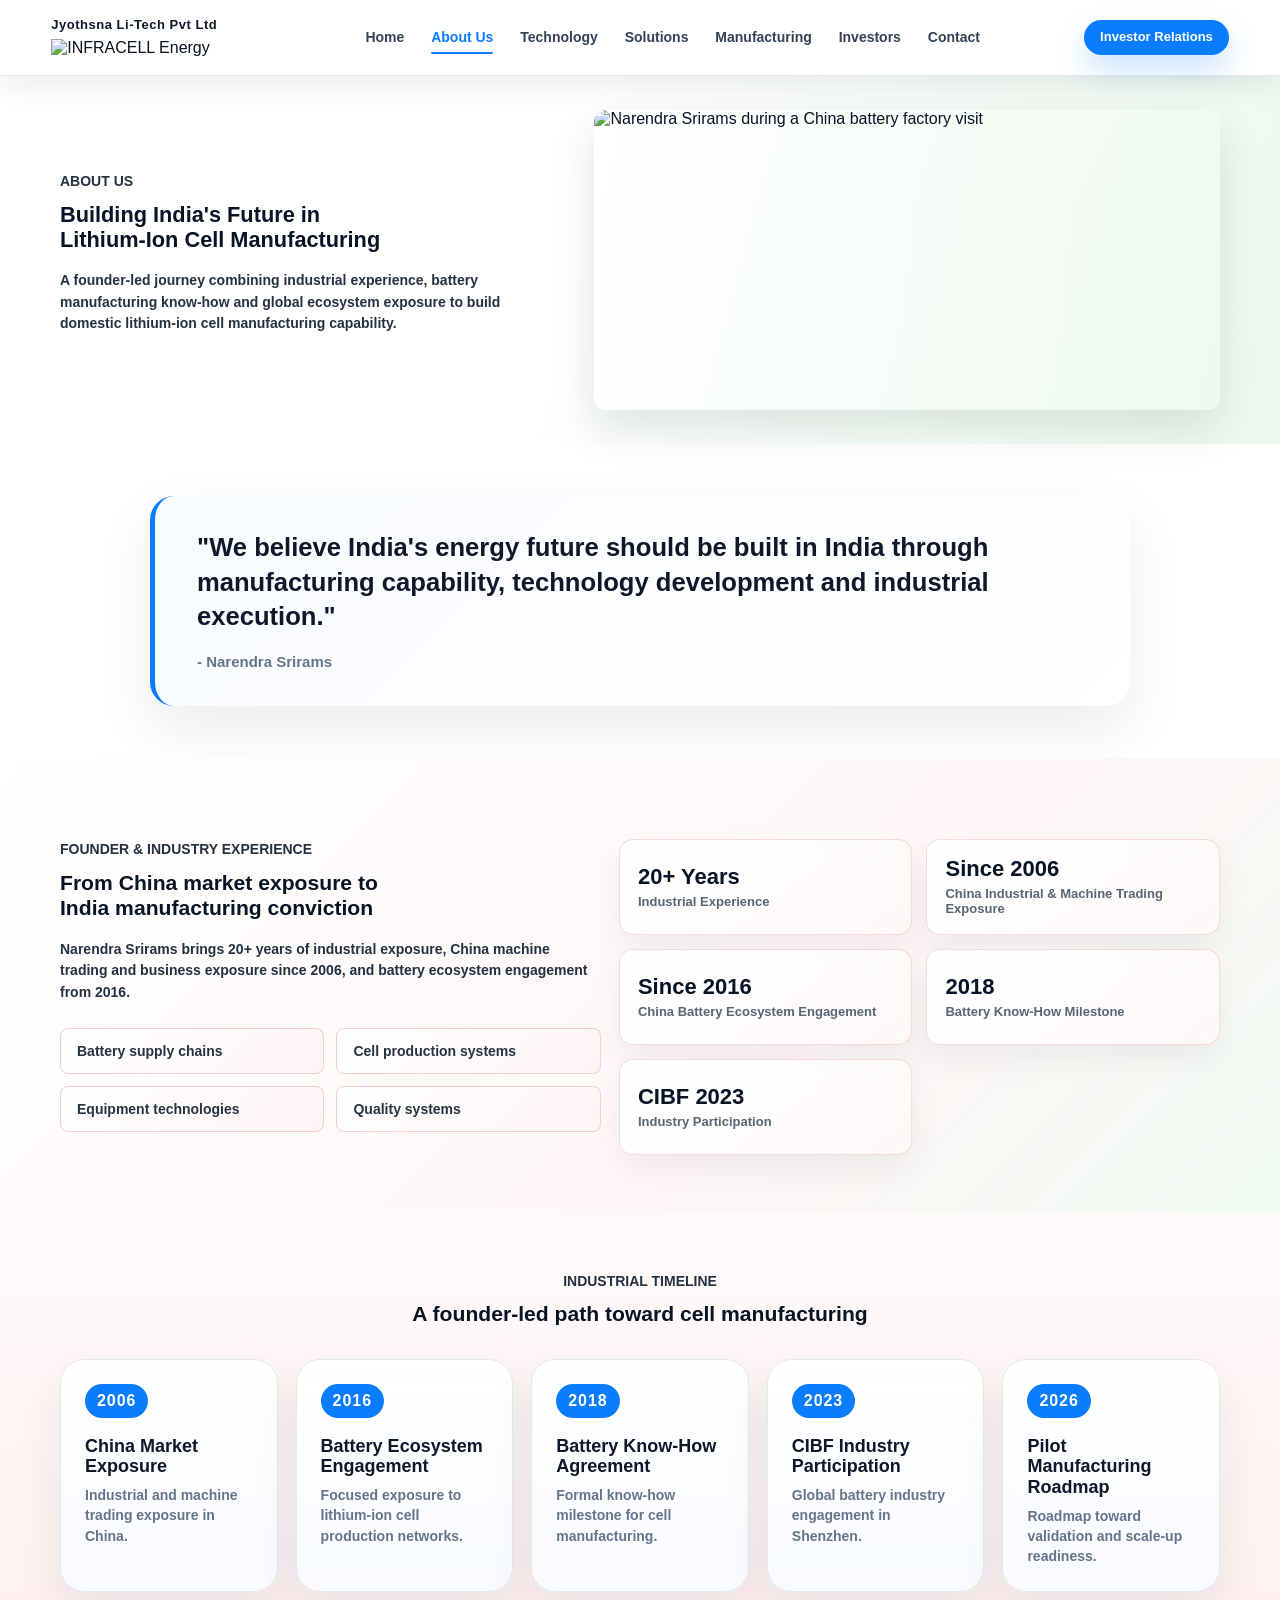
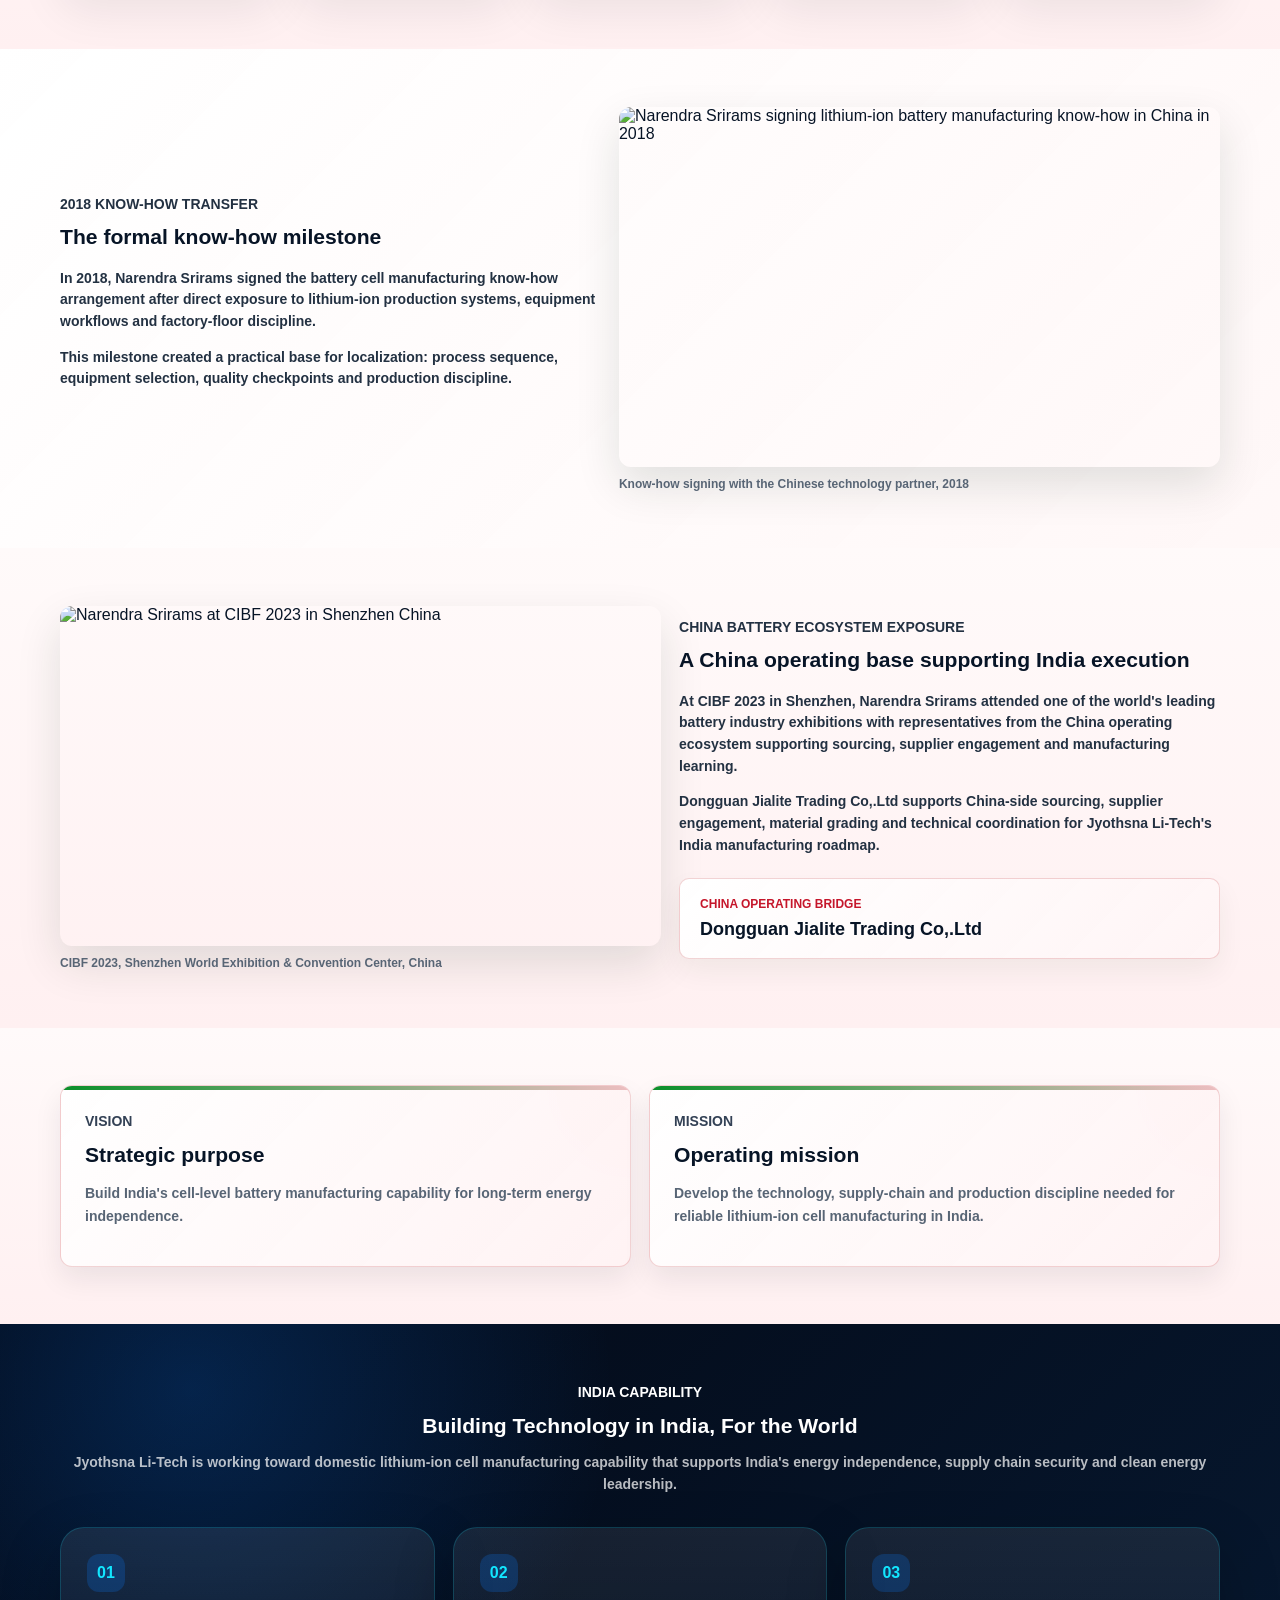
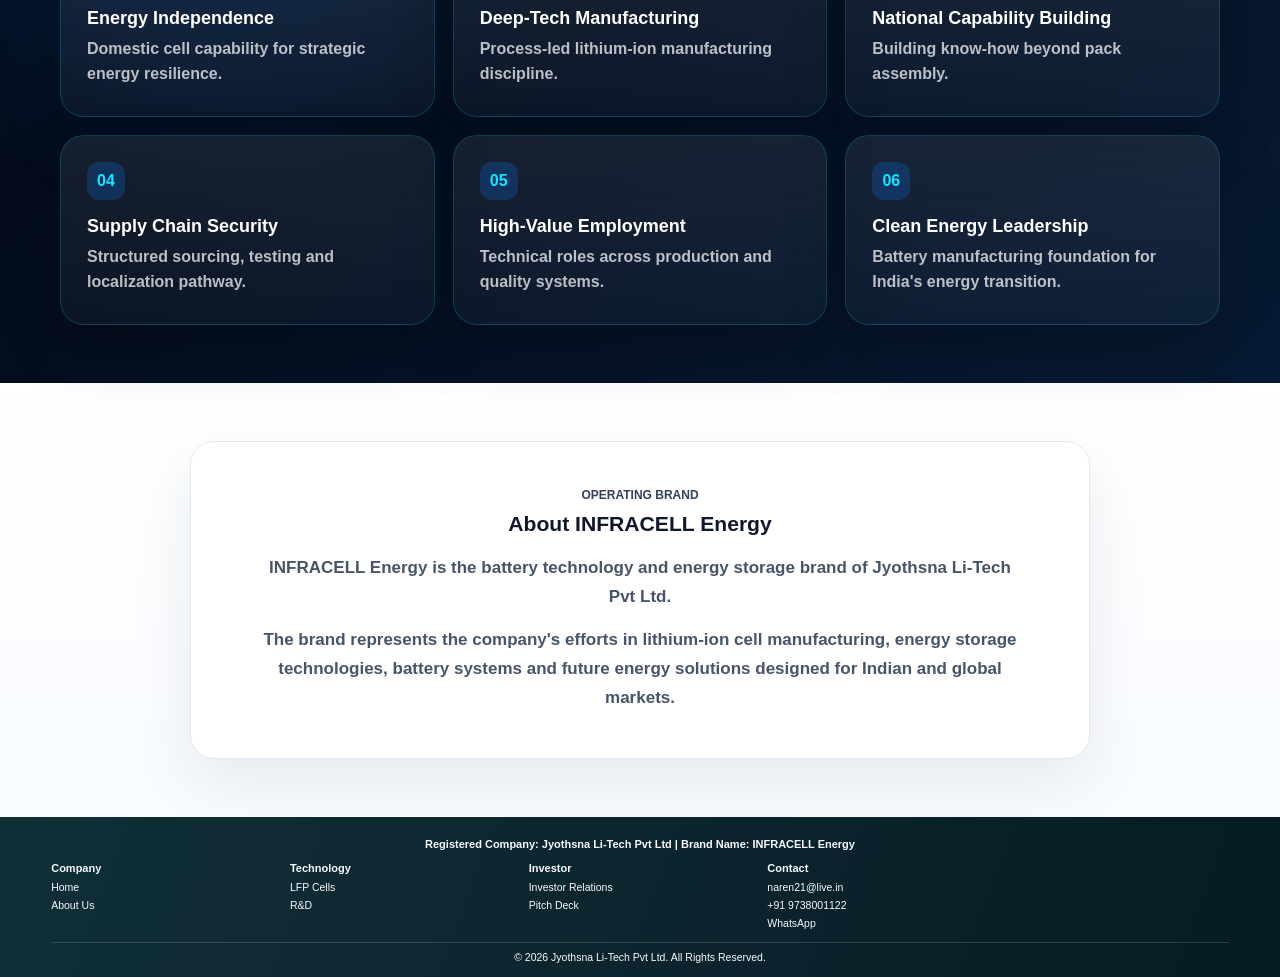
==== commit 1b1fe007: "Update about.html" ====
--- a/about.html
+++ b/about.html
@@ -1,174 +1,174 @@
-﻿<!doctype html>
-<html lang="en">
-  <head>
-    <meta charset="utf-8">
-    <meta name="viewport" content="width=device-width, initial-scale=1">
-    <title>About | Jyothsna Li-Tech Pvt Ltd</title>
-    <meta name="description" content="Learn the founder-led story behind Jyothsna Li-Tech Pvt Ltd, from China battery ecosystem exposure and 2018 know-how signing to India's INFRACELL Energy manufacturing roadmap.">
-    <meta property="og:title" content="About | Jyothsna Li-Tech Pvt Ltd">
-    <meta property="og:description" content="Founder-led battery manufacturing story behind Jyothsna Li-Tech Pvt Ltd and INFRACELL Energy.">
-    <meta property="og:type" content="website">
-    <meta property="og:image" content="assets/cibf-2023-china.jpg">
-    <meta name="twitter:card" content="summary_large_image">
-    <link rel="stylesheet" href="styles.css">
-  </head>
-  <body>
-    <header class="jlt-clean-header">
-  <a class="jlt-brand" href="index.html">
-    <strong>Jyothsna Li-Tech Pvt Ltd</strong>
-    <img src="assets/infracell-logo-official.png" alt="INFRACELL Energy">
-  </a>
-    <nav class="jlt-nav">
-    <a href="index.html">Home</a>
-    <a href="about.html">About Us</a>
-    <a href="technology.html">Technology</a>
-    <a href="solutions.html">Solutions</a>
-    <a href="manufacturing.html">Manufacturing</a>
-    <a href="investors.html">Investors</a>
-    <a href="contact.html">Contact</a>
-  </nav>
-  <a class="jlt-header-cta" href="investors.html">Investor Relations</a>
-</header>
-
-    <main>
-      <section class="page-hero">
-        <div class="page-hero-inner">
-          <div>
-            <p class="kicker">About Us</p>
-            <h1>Building India's Future in Lithium-Ion Cell Manufacturing</h1>
-            <p>A founder-led journey combining industrial experience, battery manufacturing know-how and global ecosystem exposure to build domestic lithium-ion cell manufacturing capability.</p>
-          </div>
-          <img src="assets/naren-factory-visit.jpg" alt="Narendra Srirams during a China battery factory visit">
-        </div>
-      </section>
-
-      <section class="founder-quote-band">
-        <blockquote>
-          "We believe India's energy future should be built in India through manufacturing capability, technology development and industrial execution."
-          <cite>- Narendra Srirams</cite>
-        </blockquote>
-      </section>
-
-      <section class="section founder-credibility">
-        <div class="wide-split">
-          <div class="text-block">
-            <p class="kicker">Founder & Industry Experience</p>
-            <h2>From China market exposure to India manufacturing conviction</h2>
-            <p>Narendra Srirams brings 20+ years of industrial exposure, China machine trading and business exposure since 2006, and battery ecosystem engagement from 2016.</p>
-            <div class="bullet-list">
-              <span>Battery supply chains</span>
-              <span>Cell production systems</span>
-              <span>Equipment technologies</span>
-              <span>Quality systems</span>
-            </div>
-          </div>
-          <div class="founder-credential-grid">
-            <span><strong>20+ Years</strong>Industrial Experience</span>
-            <span><strong>Since 2006</strong>China Industrial & Machine Trading Exposure</span>
-            <span><strong>Since 2016</strong>China Battery Ecosystem Engagement</span>
-            <span><strong>2018</strong>Battery Know-How Milestone</span>
-            <span><strong>CIBF 2023</strong>Industry Participation</span>
-          </div>
-        </div>
-      </section>
-
-      <section class="section alt">
-        <div class="section-head">
-          <p class="kicker">Industrial Timeline</p>
-          <h2>A founder-led path toward cell manufacturing</h2>
-        </div>
-        <div class="clean-about-timeline">
-          <article><strong>2006</strong><h3>China Market Exposure</h3><p>Industrial and machine trading exposure in China.</p></article>
-          <article><strong>2016</strong><h3>Battery Ecosystem Engagement</h3><p>Focused exposure to lithium-ion cell production networks.</p></article>
-          <article><strong>2018</strong><h3>Battery Know-How Agreement</h3><p>Formal know-how milestone for cell manufacturing.</p></article>
-          <article><strong>2023</strong><h3>CIBF Industry Participation</h3><p>Global battery industry engagement in Shenzhen.</p></article>
-          <article><strong>2026</strong><h3>Pilot Manufacturing Roadmap</h3><p>Roadmap toward validation and scale-up readiness.</p></article>
-        </div>
-      </section>
-
-      <section class="section know-how-story">
-        <div class="wide-split">
-          <div class="text-block">
-            <p class="kicker">2018 Know-How Transfer</p>
-            <h2>The formal know-how milestone</h2>
-            <p>In 2018, Narendra Srirams signed the battery cell manufacturing know-how arrangement after direct exposure to lithium-ion production systems, equipment workflows and factory-floor discipline.</p>
-            <p>This milestone created a practical base for localization: process sequence, equipment selection, quality checkpoints and production discipline.</p>
-          </div>
-          <figure class="story-photo certificate-photo">
-            <img src="assets/know-how-certificate-2018.jpeg" alt="Narendra Srirams signing lithium-ion battery manufacturing know-how in China in 2018">
-            <figcaption>Know-how signing with the Chinese technology partner, 2018</figcaption>
-          </figure>
-        </div>
-      </section>
-
-      <section class="section alt china-story">
-        <div class="wide-split reverse china-visual-split">
-          <figure class="story-photo">
-            <img src="assets/cibf-2023-china.jpg" alt="Narendra Srirams at CIBF 2023 in Shenzhen China">
-            <figcaption>CIBF 2023, Shenzhen World Exhibition & Convention Center, China</figcaption>
-          </figure>
-          <div class="text-block">
-            <p class="kicker">China Battery Ecosystem Exposure</p>
-            <h2>A China operating base supporting India execution</h2>
-            <p>At CIBF 2023 in Shenzhen, Narendra Srirams attended one of the world's leading battery industry exhibitions with representatives from the China operating ecosystem supporting sourcing, supplier engagement and manufacturing learning.</p>
-            <p>Dongguan Jialite Trading Co,.Ltd supports China-side sourcing, supplier engagement, material grading and technical coordination for Jyothsna Li-Tech's India manufacturing roadmap.</p>
-            <div class="china-company-panel">
-              <strong>China operating bridge</strong>
-              <span>Dongguan Jialite Trading Co,.Ltd</span>
-            </div>
-          </div>
-        </div>
-      </section>
-
-      <section class="section alt">
-        <div class="premium-grid">
-          <article class="premium-panel">
-            <p class="kicker">Vision</p>
-            <h2>Strategic purpose</h2>
-            <p>Build India's cell-level battery manufacturing capability for long-term energy independence.</p>
-          </article>
-          <article class="premium-panel">
-            <p class="kicker">Mission</p>
-            <h2>Operating mission</h2>
-            <p>Develop the technology, supply-chain and production discipline needed for reliable lithium-ion cell manufacturing in India.</p>
-          </article>
-        </div>
-      </section>
-
-      <section class="section about-dark-section">
-        <div class="section-head">
-          <p class="kicker">India Capability</p>
-          <h2>Building Technology in India, For the World</h2>
-          <p>Jyothsna Li-Tech is working toward domestic lithium-ion cell manufacturing capability that supports India's energy independence, supply chain security and clean energy leadership.</p>
-        </div>
-        <div class="dark-card-grid six">
-          <article><span>01</span><h3>Energy Independence</h3><p>Domestic cell capability for strategic energy resilience.</p></article>
-          <article><span>02</span><h3>Deep-Tech Manufacturing</h3><p>Process-led lithium-ion manufacturing discipline.</p></article>
-          <article><span>03</span><h3>National Capability Building</h3><p>Building know-how beyond pack assembly.</p></article>
-          <article><span>04</span><h3>Supply Chain Security</h3><p>Structured sourcing, testing and localization pathway.</p></article>
-          <article><span>05</span><h3>High-Value Employment</h3><p>Technical roles across production and quality systems.</p></article>
-          <article><span>06</span><h3>Clean Energy Leadership</h3><p>Battery manufacturing foundation for India's energy transition.</p></article>
-        </div>
-      </section>
-
-      <section class="section infracell-about-section">
-        <div class="infracell-about-block">
-          <p class="kicker">Operating Brand</p>
-          <h2>About INFRACELL Energy</h2>
-          <p>INFRACELL Energy is the battery technology and energy storage brand of Jyothsna Li-Tech Pvt Ltd.</p>
-          <p>The brand represents the company's efforts in lithium-ion cell manufacturing, energy storage technologies, battery systems and future energy solutions designed for Indian and global markets.</p>
-        </div>
-      </section>
-    </main>
-
-    <footer class="footer">
-      <p class="footer-institutional">Registered Company: Jyothsna Li-Tech Pvt Ltd | Brand Name: INFRACELL Energy</p>
-<div class="footer-links"><div><strong>Company</strong><a href="index.html">Home</a><a href="about.html">About Us</a></div><div><strong>Technology</strong><a href="technology.html">LFP Cells</a><a href="technology.html">R&D</a></div><div><strong>Investor</strong><a href="investors.html">Investor Relations</a><a href="assets/Jyothsna-Li-Tech-Pitch-Deck-2026.pdf" target="_blank" rel="noopener">Pitch Deck</a></div><div><strong>Contact</strong><a href="mailto:naren21@live.in">naren21@live.in</a><a href="tel:+919900096990">+91 9900096990</a><a href="https://wa.me/919900096990" target="_blank" rel="noopener">WhatsApp</a></div></div>
-      <p>&copy; 2026 Jyothsna Li-Tech Pvt Ltd. All Rights Reserved.</p>
-    </footer>
-    <script src="site.js"></script>
-  </body>
-</html>
+﻿<!doctype html>
+<html lang="en">
+  <head>
+    <meta charset="utf-8">
+    <meta name="viewport" content="width=device-width, initial-scale=1">
+    <title>About | Jyothsna Li-Tech Pvt Ltd</title>
+    <meta name="description" content="Learn the founder-led story behind Jyothsna Li-Tech Pvt Ltd, from China battery ecosystem exposure and 2018 know-how signing to India's INFRACELL Energy manufacturing roadmap.">
+    <meta property="og:title" content="About | Jyothsna Li-Tech Pvt Ltd">
+    <meta property="og:description" content="Founder-led battery manufacturing story behind Jyothsna Li-Tech Pvt Ltd and INFRACELL Energy.">
+    <meta property="og:type" content="website">
+    <meta property="og:image" content="assets/cibf-2023-china.jpg">
+    <meta name="twitter:card" content="summary_large_image">
+    <link rel="stylesheet" href="styles.css">
+  </head>
+  <body>
+    <header class="jlt-clean-header">
+  <a class="jlt-brand" href="index.html">
+    <strong>Jyothsna Li-Tech Pvt Ltd</strong>
+    <img src="assets/infracell-logo-official.png" alt="INFRACELL Energy">
+  </a>
+    <nav class="jlt-nav">
+    <a href="index.html">Home</a>
+    <a href="about.html">About Us</a>
+    <a href="technology.html">Technology</a>
+    <a href="solutions.html">Solutions</a>
+    <a href="manufacturing.html">Manufacturing</a>
+    <a href="investors.html">Investors</a>
+    <a href="contact.html">Contact</a>
+  </nav>
+  <a class="jlt-header-cta" href="investors.html">Investor Relations</a>
+</header>
+
+    <main>
+      <section class="page-hero">
+        <div class="page-hero-inner">
+          <div>
+            <p class="kicker">About Us</p>
+            <h1>Building India's Future in Lithium-Ion Cell Manufacturing</h1>
+            <p>A founder-led journey combining industrial experience, battery manufacturing know-how and global ecosystem exposure to build domestic lithium-ion cell manufacturing capability.</p>
+          </div>
+          <img src="assets/naren-factory-visit.jpg" alt="Narendra Srirams during a China battery factory visit">
+        </div>
+      </section>
+
+      <section class="founder-quote-band">
+        <blockquote>
+          "We believe India's energy future should be built in India through manufacturing capability, technology development and industrial execution."
+          <cite>- Narendra Srirams</cite>
+        </blockquote>
+      </section>
+
+      <section class="section founder-credibility">
+        <div class="wide-split">
+          <div class="text-block">
+            <p class="kicker">Founder & Industry Experience</p>
+            <h2>From China market exposure to India manufacturing conviction</h2>
+            <p>Narendra Srirams brings 20+ years of industrial exposure, China machine trading and business exposure since 2006, and battery ecosystem engagement from 2016.</p>
+            <div class="bullet-list">
+              <span>Battery supply chains</span>
+              <span>Cell production systems</span>
+              <span>Equipment technologies</span>
+              <span>Quality systems</span>
+            </div>
+          </div>
+          <div class="founder-credential-grid">
+            <span><strong>20+ Years</strong>Industrial Experience</span>
+            <span><strong>Since 2006</strong>China Industrial & Machine Trading Exposure</span>
+            <span><strong>Since 2016</strong>China Battery Ecosystem Engagement</span>
+            <span><strong>2018</strong>Battery Know-How Milestone</span>
+            <span><strong>CIBF 2023</strong>Industry Participation</span>
+          </div>
+        </div>
+      </section>
+
+      <section class="section alt">
+        <div class="section-head">
+          <p class="kicker">Industrial Timeline</p>
+          <h2>A founder-led path toward cell manufacturing</h2>
+        </div>
+        <div class="clean-about-timeline">
+          <article><strong>2006</strong><h3>China Market Exposure</h3><p>Industrial and machine trading exposure in China.</p></article>
+          <article><strong>2016</strong><h3>Battery Ecosystem Engagement</h3><p>Focused exposure to lithium-ion cell production networks.</p></article>
+          <article><strong>2018</strong><h3>Battery Know-How Agreement</h3><p>Formal know-how milestone for cell manufacturing.</p></article>
+          <article><strong>2023</strong><h3>CIBF Industry Participation</h3><p>Global battery industry engagement in Shenzhen.</p></article>
+          <article><strong>2026</strong><h3>Pilot Manufacturing Roadmap</h3><p>Roadmap toward validation and scale-up readiness.</p></article>
+        </div>
+      </section>
+
+      <section class="section know-how-story">
+        <div class="wide-split">
+          <div class="text-block">
+            <p class="kicker">2018 Know-How Transfer</p>
+            <h2>The formal know-how milestone</h2>
+            <p>In 2018, Narendra Srirams signed the battery cell manufacturing know-how arrangement after direct exposure to lithium-ion production systems, equipment workflows and factory-floor discipline.</p>
+            <p>This milestone created a practical base for localization: process sequence, equipment selection, quality checkpoints and production discipline.</p>
+          </div>
+          <figure class="story-photo certificate-photo">
+            <img src="assets/know-how-certificate-2018.jpeg" alt="Narendra Srirams signing lithium-ion battery manufacturing know-how in China in 2018">
+            <figcaption>Know-how signing with the Chinese technology partner, 2018</figcaption>
+          </figure>
+        </div>
+      </section>
+
+      <section class="section alt china-story">
+        <div class="wide-split reverse china-visual-split">
+          <figure class="story-photo">
+            <img src="assets/cibf-2023-china.jpg" alt="Narendra Srirams at CIBF 2023 in Shenzhen China">
+            <figcaption>CIBF 2023, Shenzhen World Exhibition & Convention Center, China</figcaption>
+          </figure>
+          <div class="text-block">
+            <p class="kicker">China Battery Ecosystem Exposure</p>
+            <h2>A China operating base supporting India execution</h2>
+            <p>At CIBF 2023 in Shenzhen, Narendra Srirams attended one of the world's leading battery industry exhibitions with representatives from the China operating ecosystem supporting sourcing, supplier engagement and manufacturing learning.</p>
+            <p>Dongguan Jialite Trading Co,.Ltd supports China-side sourcing, supplier engagement, material grading and technical coordination for Jyothsna Li-Tech's India manufacturing roadmap.</p>
+            <div class="china-company-panel">
+              <strong>China operating bridge</strong>
+              <span>Dongguan Jialite Trading Co,.Ltd</span>
+            </div>
+          </div>
+        </div>
+      </section>
+
+      <section class="section alt">
+        <div class="premium-grid">
+          <article class="premium-panel">
+            <p class="kicker">Vision</p>
+            <h2>Strategic purpose</h2>
+            <p>Build India's cell-level battery manufacturing capability for long-term energy independence.</p>
+          </article>
+          <article class="premium-panel">
+            <p class="kicker">Mission</p>
+            <h2>Operating mission</h2>
+            <p>Develop the technology, supply-chain and production discipline needed for reliable lithium-ion cell manufacturing in India.</p>
+          </article>
+        </div>
+      </section>
+
+      <section class="section about-dark-section">
+        <div class="section-head">
+          <p class="kicker">India Capability</p>
+          <h2>Building Technology in India, For the World</h2>
+          <p>Jyothsna Li-Tech is working toward domestic lithium-ion cell manufacturing capability that supports India's energy independence, supply chain security and clean energy leadership.</p>
+        </div>
+        <div class="dark-card-grid six">
+          <article><span>01</span><h3>Energy Independence</h3><p>Domestic cell capability for strategic energy resilience.</p></article>
+          <article><span>02</span><h3>Deep-Tech Manufacturing</h3><p>Process-led lithium-ion manufacturing discipline.</p></article>
+          <article><span>03</span><h3>National Capability Building</h3><p>Building know-how beyond pack assembly.</p></article>
+          <article><span>04</span><h3>Supply Chain Security</h3><p>Structured sourcing, testing and localization pathway.</p></article>
+          <article><span>05</span><h3>High-Value Employment</h3><p>Technical roles across production and quality systems.</p></article>
+          <article><span>06</span><h3>Clean Energy Leadership</h3><p>Battery manufacturing foundation for India's energy transition.</p></article>
+        </div>
+      </section>
+
+      <section class="section infracell-about-section">
+        <div class="infracell-about-block">
+          <p class="kicker">Operating Brand</p>
+          <h2>About INFRACELL Energy</h2>
+          <p>INFRACELL Energy is the battery technology and energy storage brand of Jyothsna Li-Tech Pvt Ltd.</p>
+          <p>The brand represents the company's efforts in lithium-ion cell manufacturing, energy storage technologies, battery systems and future energy solutions designed for Indian and global markets.</p>
+        </div>
+      </section>
+    </main>
+
+    <footer class="footer">
+      <p class="footer-institutional">Registered Company: Jyothsna Li-Tech Pvt Ltd | Brand Name: INFRACELL Energy</p>
+<div class="footer-links"><div><strong>Company</strong><a href="index.html">Home</a><a href="about.html">About Us</a></div><div><strong>Technology</strong><a href="technology.html">LFP Cells</a><a href="technology.html">R&D</a></div><div><strong>Investor</strong><a href="investors.html">Investor Relations</a><a href="assets/Jyothsna-Li-Tech-Pitch-Deck-2026.pdf" target="_blank" rel="noopener">Pitch Deck</a></div><div><strong>Contact</strong><a href="mailto:naren21@live.in">naren21@live.in</a><a href="tel:+919738001122">+91 9738001122</a><a href="https://wa.me/919738001122" target="_blank" rel="noopener">WhatsApp</a></div></div>
+      <p>&copy; 2026 Jyothsna Li-Tech Pvt Ltd. All Rights Reserved.</p>
+    </footer>
+    <script src="site.js"></script>
+  </body>
+</html>
 
 
 
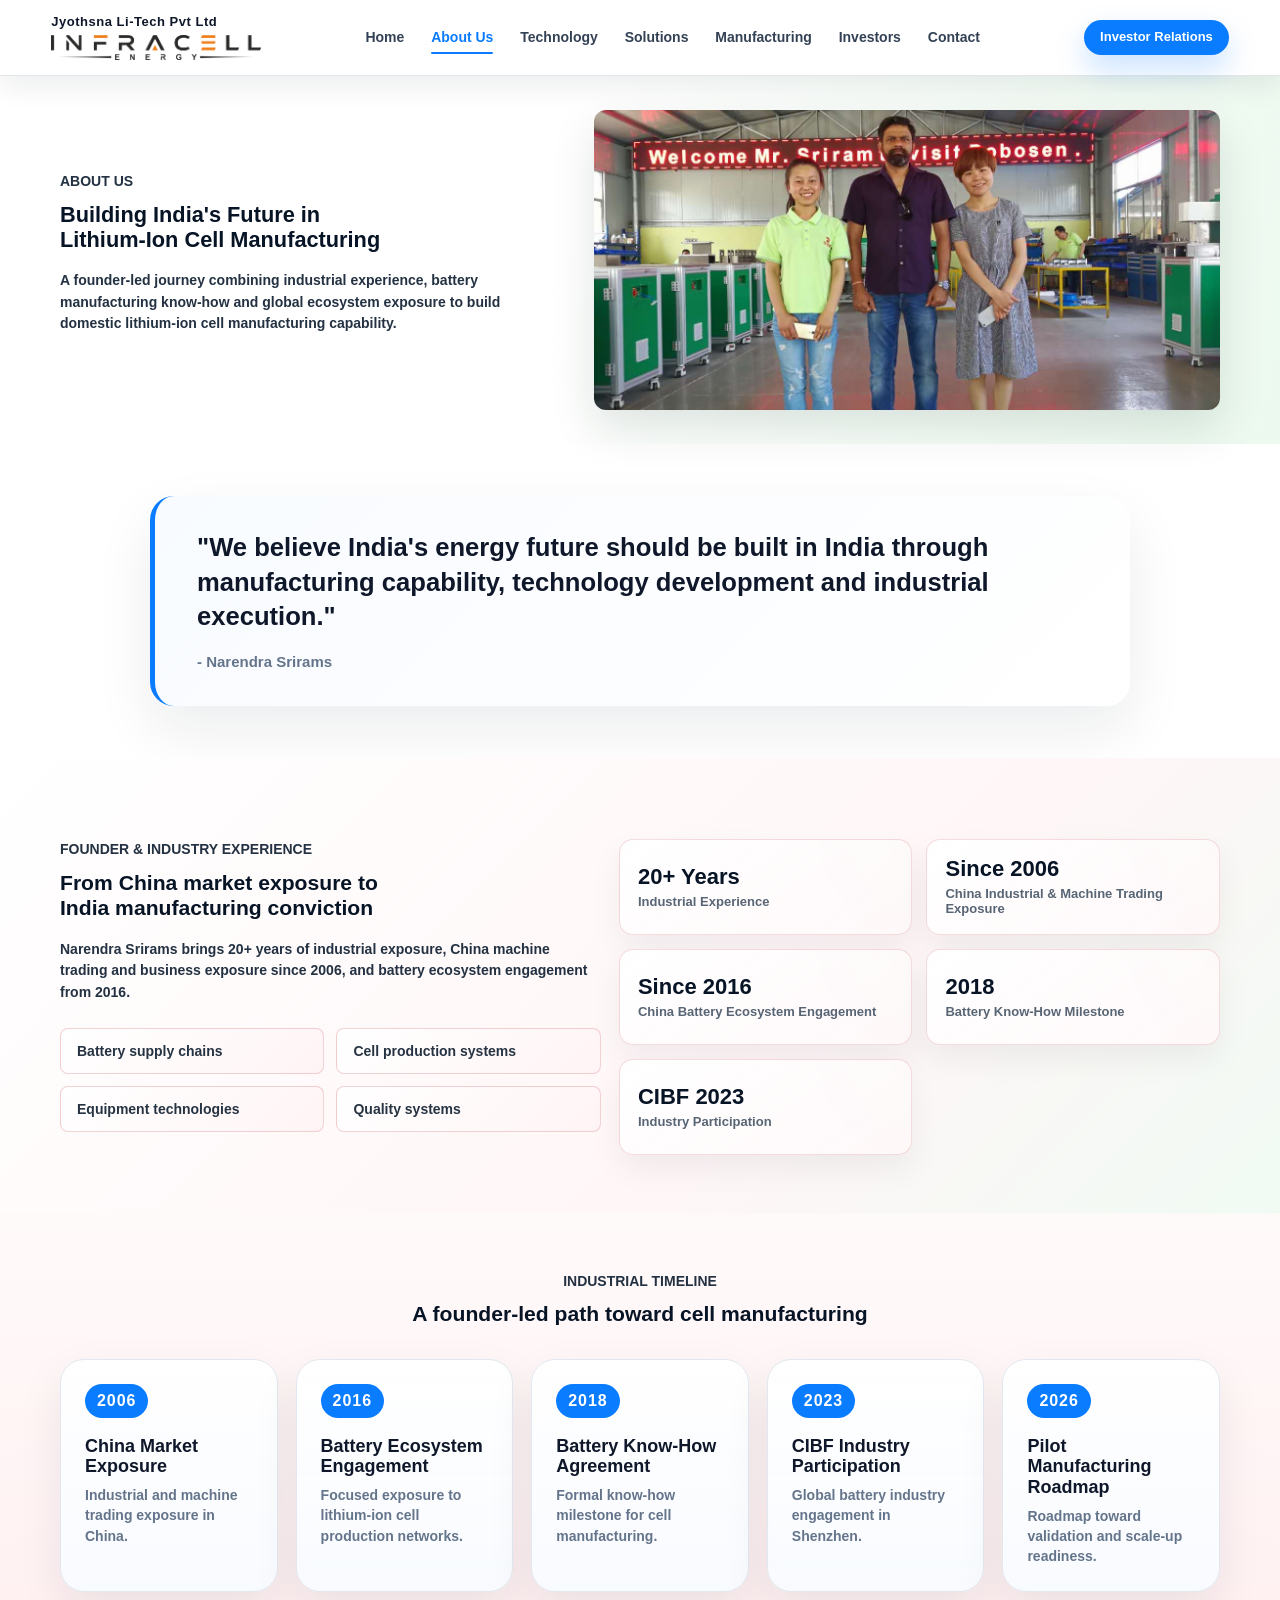
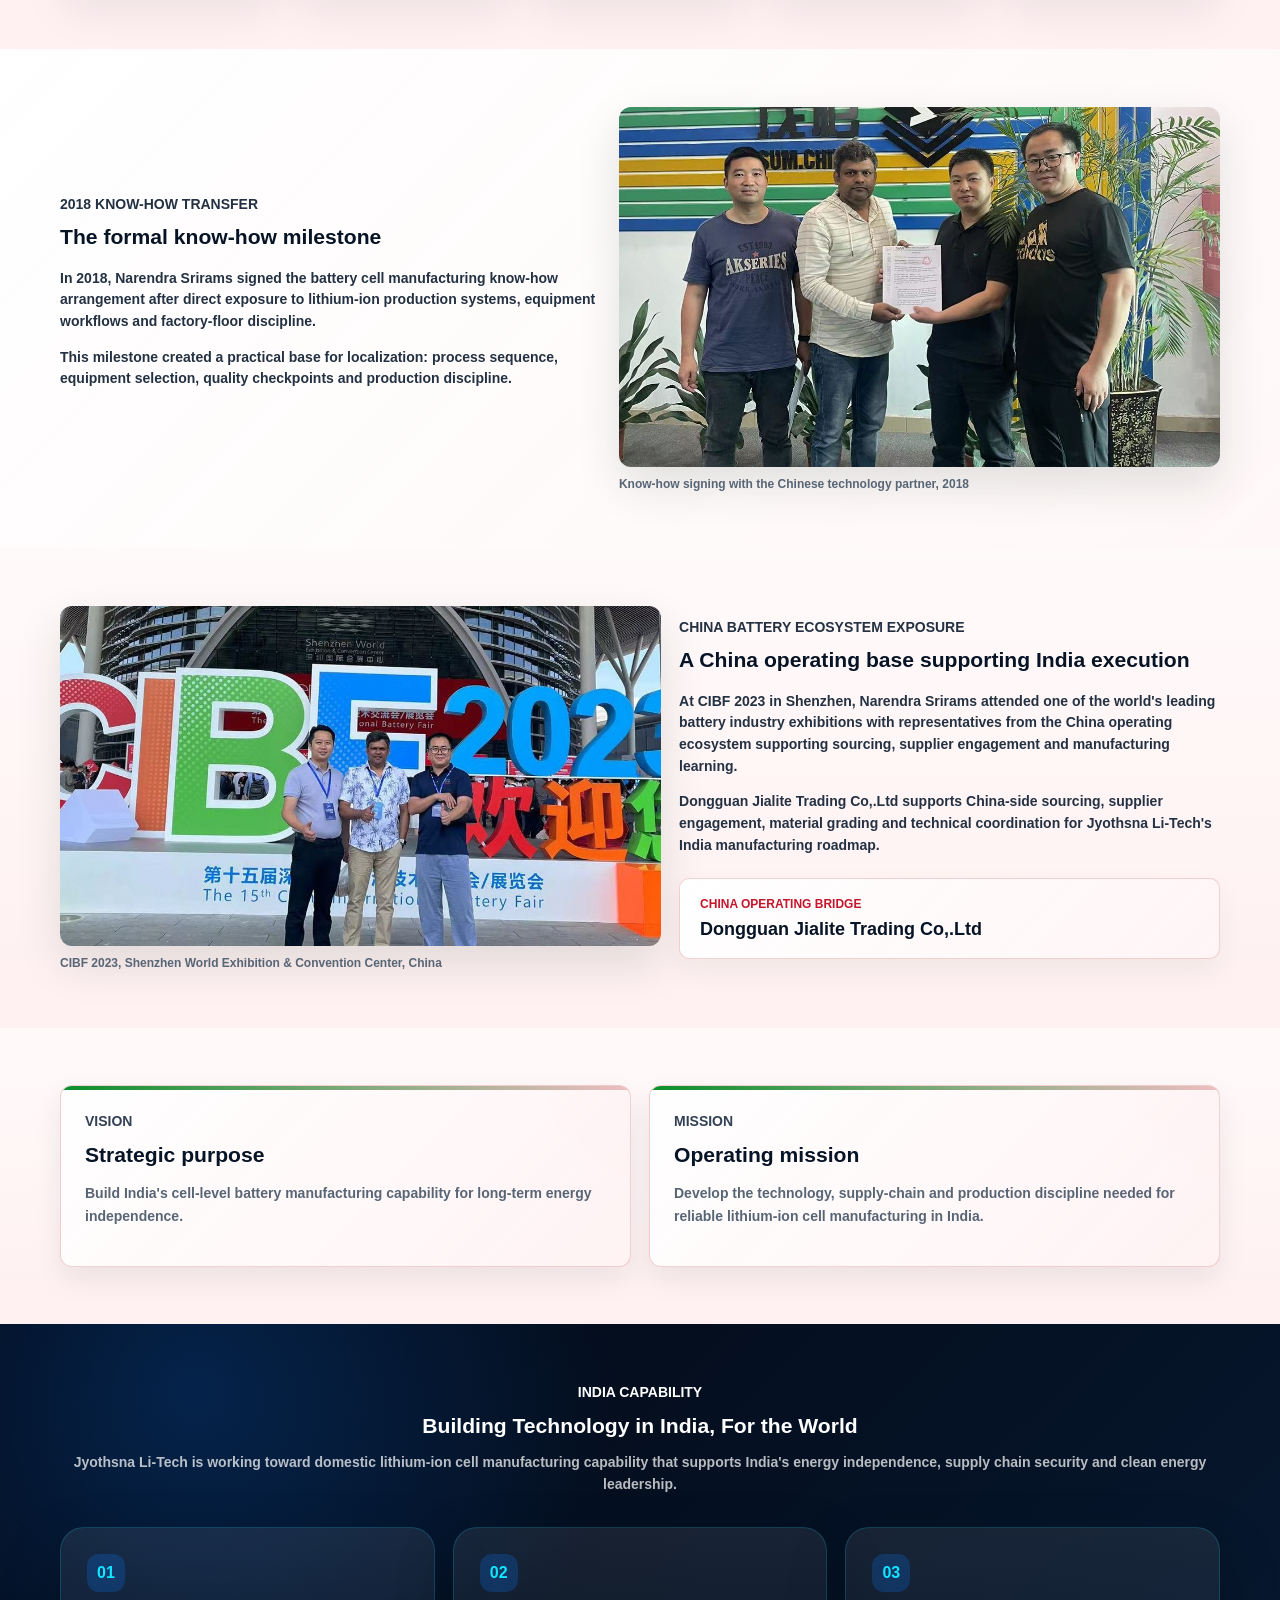
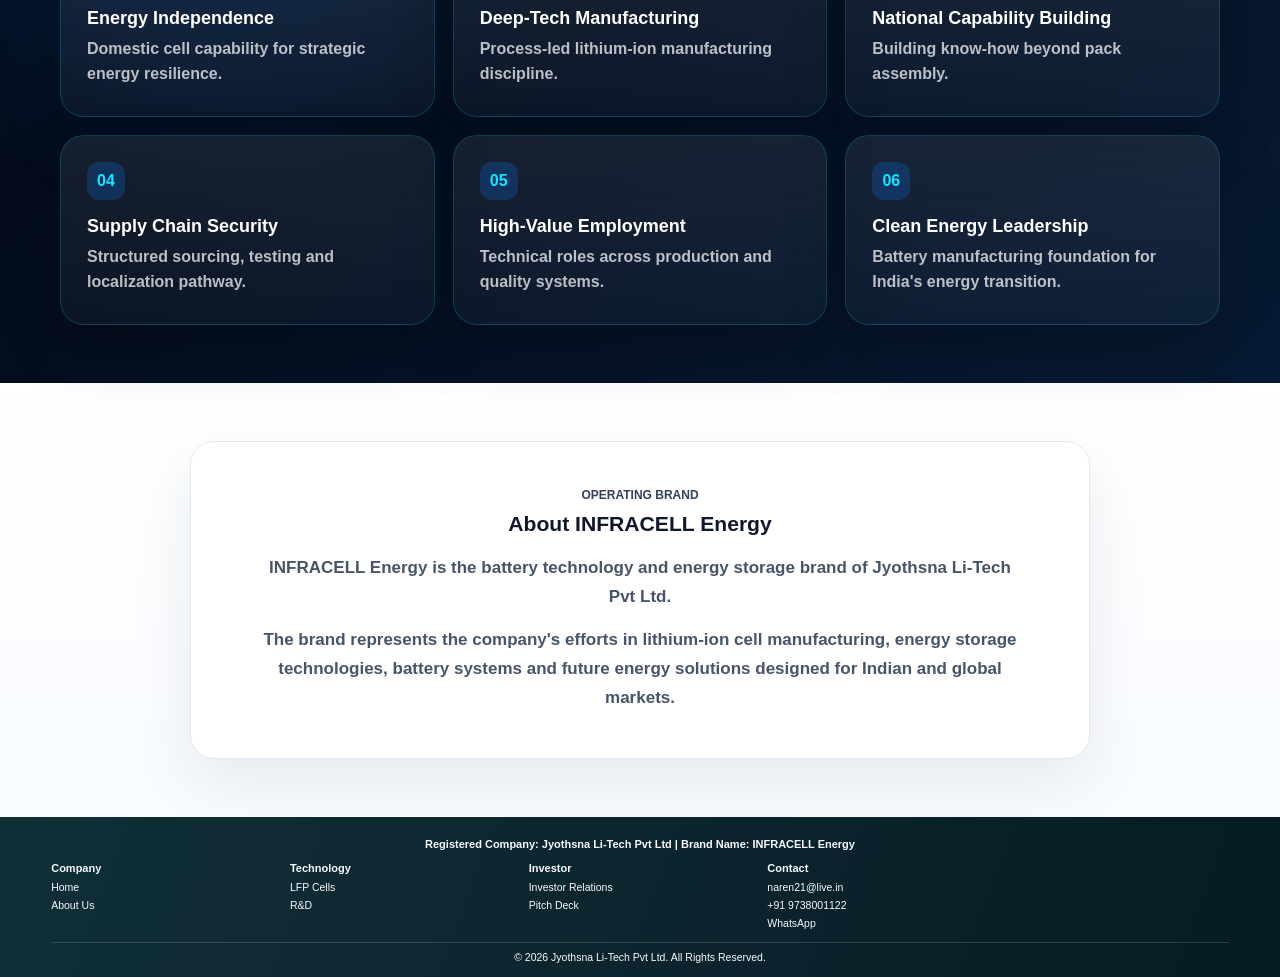
==== commit ee0ae4c6: "Add files via upload" ====
--- a/about.html
+++ b/about.html
@@ -1,174 +1,174 @@
-﻿<!doctype html>
-<html lang="en">
-  <head>
-    <meta charset="utf-8">
-    <meta name="viewport" content="width=device-width, initial-scale=1">
-    <title>About | Jyothsna Li-Tech Pvt Ltd</title>
-    <meta name="description" content="Learn the founder-led story behind Jyothsna Li-Tech Pvt Ltd, from China battery ecosystem exposure and 2018 know-how signing to India's INFRACELL Energy manufacturing roadmap.">
-    <meta property="og:title" content="About | Jyothsna Li-Tech Pvt Ltd">
-    <meta property="og:description" content="Founder-led battery manufacturing story behind Jyothsna Li-Tech Pvt Ltd and INFRACELL Energy.">
-    <meta property="og:type" content="website">
-    <meta property="og:image" content="assets/cibf-2023-china.jpg">
-    <meta name="twitter:card" content="summary_large_image">
-    <link rel="stylesheet" href="styles.css">
-  </head>
-  <body>
-    <header class="jlt-clean-header">
-  <a class="jlt-brand" href="index.html">
-    <strong>Jyothsna Li-Tech Pvt Ltd</strong>
-    <img src="assets/infracell-logo-official.png" alt="INFRACELL Energy">
-  </a>
-    <nav class="jlt-nav">
-    <a href="index.html">Home</a>
-    <a href="about.html">About Us</a>
-    <a href="technology.html">Technology</a>
-    <a href="solutions.html">Solutions</a>
-    <a href="manufacturing.html">Manufacturing</a>
-    <a href="investors.html">Investors</a>
-    <a href="contact.html">Contact</a>
-  </nav>
-  <a class="jlt-header-cta" href="investors.html">Investor Relations</a>
-</header>
-
-    <main>
-      <section class="page-hero">
-        <div class="page-hero-inner">
-          <div>
-            <p class="kicker">About Us</p>
-            <h1>Building India's Future in Lithium-Ion Cell Manufacturing</h1>
-            <p>A founder-led journey combining industrial experience, battery manufacturing know-how and global ecosystem exposure to build domestic lithium-ion cell manufacturing capability.</p>
-          </div>
-          <img src="assets/naren-factory-visit.jpg" alt="Narendra Srirams during a China battery factory visit">
-        </div>
-      </section>
-
-      <section class="founder-quote-band">
-        <blockquote>
-          "We believe India's energy future should be built in India through manufacturing capability, technology development and industrial execution."
-          <cite>- Narendra Srirams</cite>
-        </blockquote>
-      </section>
-
-      <section class="section founder-credibility">
-        <div class="wide-split">
-          <div class="text-block">
-            <p class="kicker">Founder & Industry Experience</p>
-            <h2>From China market exposure to India manufacturing conviction</h2>
-            <p>Narendra Srirams brings 20+ years of industrial exposure, China machine trading and business exposure since 2006, and battery ecosystem engagement from 2016.</p>
-            <div class="bullet-list">
-              <span>Battery supply chains</span>
-              <span>Cell production systems</span>
-              <span>Equipment technologies</span>
-              <span>Quality systems</span>
-            </div>
-          </div>
-          <div class="founder-credential-grid">
-            <span><strong>20+ Years</strong>Industrial Experience</span>
-            <span><strong>Since 2006</strong>China Industrial & Machine Trading Exposure</span>
-            <span><strong>Since 2016</strong>China Battery Ecosystem Engagement</span>
-            <span><strong>2018</strong>Battery Know-How Milestone</span>
-            <span><strong>CIBF 2023</strong>Industry Participation</span>
-          </div>
-        </div>
-      </section>
-
-      <section class="section alt">
-        <div class="section-head">
-          <p class="kicker">Industrial Timeline</p>
-          <h2>A founder-led path toward cell manufacturing</h2>
-        </div>
-        <div class="clean-about-timeline">
-          <article><strong>2006</strong><h3>China Market Exposure</h3><p>Industrial and machine trading exposure in China.</p></article>
-          <article><strong>2016</strong><h3>Battery Ecosystem Engagement</h3><p>Focused exposure to lithium-ion cell production networks.</p></article>
-          <article><strong>2018</strong><h3>Battery Know-How Agreement</h3><p>Formal know-how milestone for cell manufacturing.</p></article>
-          <article><strong>2023</strong><h3>CIBF Industry Participation</h3><p>Global battery industry engagement in Shenzhen.</p></article>
-          <article><strong>2026</strong><h3>Pilot Manufacturing Roadmap</h3><p>Roadmap toward validation and scale-up readiness.</p></article>
-        </div>
-      </section>
-
-      <section class="section know-how-story">
-        <div class="wide-split">
-          <div class="text-block">
-            <p class="kicker">2018 Know-How Transfer</p>
-            <h2>The formal know-how milestone</h2>
-            <p>In 2018, Narendra Srirams signed the battery cell manufacturing know-how arrangement after direct exposure to lithium-ion production systems, equipment workflows and factory-floor discipline.</p>
-            <p>This milestone created a practical base for localization: process sequence, equipment selection, quality checkpoints and production discipline.</p>
-          </div>
-          <figure class="story-photo certificate-photo">
-            <img src="assets/know-how-certificate-2018.jpeg" alt="Narendra Srirams signing lithium-ion battery manufacturing know-how in China in 2018">
-            <figcaption>Know-how signing with the Chinese technology partner, 2018</figcaption>
-          </figure>
-        </div>
-      </section>
-
-      <section class="section alt china-story">
-        <div class="wide-split reverse china-visual-split">
-          <figure class="story-photo">
-            <img src="assets/cibf-2023-china.jpg" alt="Narendra Srirams at CIBF 2023 in Shenzhen China">
-            <figcaption>CIBF 2023, Shenzhen World Exhibition & Convention Center, China</figcaption>
-          </figure>
-          <div class="text-block">
-            <p class="kicker">China Battery Ecosystem Exposure</p>
-            <h2>A China operating base supporting India execution</h2>
-            <p>At CIBF 2023 in Shenzhen, Narendra Srirams attended one of the world's leading battery industry exhibitions with representatives from the China operating ecosystem supporting sourcing, supplier engagement and manufacturing learning.</p>
-            <p>Dongguan Jialite Trading Co,.Ltd supports China-side sourcing, supplier engagement, material grading and technical coordination for Jyothsna Li-Tech's India manufacturing roadmap.</p>
-            <div class="china-company-panel">
-              <strong>China operating bridge</strong>
-              <span>Dongguan Jialite Trading Co,.Ltd</span>
-            </div>
-          </div>
-        </div>
-      </section>
-
-      <section class="section alt">
-        <div class="premium-grid">
-          <article class="premium-panel">
-            <p class="kicker">Vision</p>
-            <h2>Strategic purpose</h2>
-            <p>Build India's cell-level battery manufacturing capability for long-term energy independence.</p>
-          </article>
-          <article class="premium-panel">
-            <p class="kicker">Mission</p>
-            <h2>Operating mission</h2>
-            <p>Develop the technology, supply-chain and production discipline needed for reliable lithium-ion cell manufacturing in India.</p>
-          </article>
-        </div>
-      </section>
-
-      <section class="section about-dark-section">
-        <div class="section-head">
-          <p class="kicker">India Capability</p>
-          <h2>Building Technology in India, For the World</h2>
-          <p>Jyothsna Li-Tech is working toward domestic lithium-ion cell manufacturing capability that supports India's energy independence, supply chain security and clean energy leadership.</p>
-        </div>
-        <div class="dark-card-grid six">
-          <article><span>01</span><h3>Energy Independence</h3><p>Domestic cell capability for strategic energy resilience.</p></article>
-          <article><span>02</span><h3>Deep-Tech Manufacturing</h3><p>Process-led lithium-ion manufacturing discipline.</p></article>
-          <article><span>03</span><h3>National Capability Building</h3><p>Building know-how beyond pack assembly.</p></article>
-          <article><span>04</span><h3>Supply Chain Security</h3><p>Structured sourcing, testing and localization pathway.</p></article>
-          <article><span>05</span><h3>High-Value Employment</h3><p>Technical roles across production and quality systems.</p></article>
-          <article><span>06</span><h3>Clean Energy Leadership</h3><p>Battery manufacturing foundation for India's energy transition.</p></article>
-        </div>
-      </section>
-
-      <section class="section infracell-about-section">
-        <div class="infracell-about-block">
-          <p class="kicker">Operating Brand</p>
-          <h2>About INFRACELL Energy</h2>
-          <p>INFRACELL Energy is the battery technology and energy storage brand of Jyothsna Li-Tech Pvt Ltd.</p>
-          <p>The brand represents the company's efforts in lithium-ion cell manufacturing, energy storage technologies, battery systems and future energy solutions designed for Indian and global markets.</p>
-        </div>
-      </section>
-    </main>
-
-    <footer class="footer">
-      <p class="footer-institutional">Registered Company: Jyothsna Li-Tech Pvt Ltd | Brand Name: INFRACELL Energy</p>
-<div class="footer-links"><div><strong>Company</strong><a href="index.html">Home</a><a href="about.html">About Us</a></div><div><strong>Technology</strong><a href="technology.html">LFP Cells</a><a href="technology.html">R&D</a></div><div><strong>Investor</strong><a href="investors.html">Investor Relations</a><a href="assets/Jyothsna-Li-Tech-Pitch-Deck-2026.pdf" target="_blank" rel="noopener">Pitch Deck</a></div><div><strong>Contact</strong><a href="mailto:naren21@live.in">naren21@live.in</a><a href="tel:+919738001122">+91 9738001122</a><a href="https://wa.me/919738001122" target="_blank" rel="noopener">WhatsApp</a></div></div>
-      <p>&copy; 2026 Jyothsna Li-Tech Pvt Ltd. All Rights Reserved.</p>
-    </footer>
-    <script src="site.js"></script>
-  </body>
-</html>
+﻿<!doctype html>
+<html lang="en">
+  <head>
+    <meta charset="utf-8">
+    <meta name="viewport" content="width=device-width, initial-scale=1">
+    <title>About | Jyothsna Li-Tech Pvt Ltd</title>
+    <meta name="description" content="Learn the founder-led story behind Jyothsna Li-Tech Pvt Ltd, from China battery ecosystem exposure and 2018 know-how signing to India's INFRACELL Energy manufacturing roadmap.">
+    <meta property="og:title" content="About | Jyothsna Li-Tech Pvt Ltd">
+    <meta property="og:description" content="Founder-led battery manufacturing story behind Jyothsna Li-Tech Pvt Ltd and INFRACELL Energy.">
+    <meta property="og:type" content="website">
+    <meta property="og:image" content="assets/cibf-2023-china.jpg">
+    <meta name="twitter:card" content="summary_large_image">
+    <link rel="stylesheet" href="styles.css">
+  </head>
+  <body>
+    <header class="jlt-clean-header">
+  <a class="jlt-brand" href="index.html">
+    <strong>Jyothsna Li-Tech Pvt Ltd</strong>
+    <img src="assets/infracell-logo-official.png" alt="INFRACELL Energy">
+  </a>
+    <nav class="jlt-nav">
+    <a href="index.html">Home</a>
+    <a href="about.html">About Us</a>
+    <a href="technology.html">Technology</a>
+    <a href="solutions.html">Solutions</a>
+    <a href="manufacturing.html">Manufacturing</a>
+    <a href="investors.html">Investors</a>
+    <a href="contact.html">Contact</a>
+  </nav>
+  <a class="jlt-header-cta" href="investors.html">Investor Relations</a>
+</header>
+
+    <main>
+      <section class="page-hero">
+        <div class="page-hero-inner">
+          <div>
+            <p class="kicker">About Us</p>
+            <h1>Building India's Future in Lithium-Ion Cell Manufacturing</h1>
+            <p>A founder-led journey combining industrial experience, battery manufacturing know-how and global ecosystem exposure to build domestic lithium-ion cell manufacturing capability.</p>
+          </div>
+          <img src="assets/naren-factory-visit.jpg" alt="Narendra Srirams during a China battery factory visit">
+        </div>
+      </section>
+
+      <section class="founder-quote-band">
+        <blockquote>
+          "We believe India's energy future should be built in India through manufacturing capability, technology development and industrial execution."
+          <cite>- Narendra Srirams</cite>
+        </blockquote>
+      </section>
+
+      <section class="section founder-credibility">
+        <div class="wide-split">
+          <div class="text-block">
+            <p class="kicker">Founder & Industry Experience</p>
+            <h2>From China market exposure to India manufacturing conviction</h2>
+            <p>Narendra Srirams brings 20+ years of industrial exposure, China machine trading and business exposure since 2006, and battery ecosystem engagement from 2016.</p>
+            <div class="bullet-list">
+              <span>Battery supply chains</span>
+              <span>Cell production systems</span>
+              <span>Equipment technologies</span>
+              <span>Quality systems</span>
+            </div>
+          </div>
+          <div class="founder-credential-grid">
+            <span><strong>20+ Years</strong>Industrial Experience</span>
+            <span><strong>Since 2006</strong>China Industrial & Machine Trading Exposure</span>
+            <span><strong>Since 2016</strong>China Battery Ecosystem Engagement</span>
+            <span><strong>2018</strong>Battery Know-How Milestone</span>
+            <span><strong>CIBF 2023</strong>Industry Participation</span>
+          </div>
+        </div>
+      </section>
+
+      <section class="section alt">
+        <div class="section-head">
+          <p class="kicker">Industrial Timeline</p>
+          <h2>A founder-led path toward cell manufacturing</h2>
+        </div>
+        <div class="clean-about-timeline">
+          <article><strong>2006</strong><h3>China Market Exposure</h3><p>Industrial and machine trading exposure in China.</p></article>
+          <article><strong>2016</strong><h3>Battery Ecosystem Engagement</h3><p>Focused exposure to lithium-ion cell production networks.</p></article>
+          <article><strong>2018</strong><h3>Battery Know-How Agreement</h3><p>Formal know-how milestone for cell manufacturing.</p></article>
+          <article><strong>2023</strong><h3>CIBF Industry Participation</h3><p>Global battery industry engagement in Shenzhen.</p></article>
+          <article><strong>2026</strong><h3>Pilot Manufacturing Roadmap</h3><p>Roadmap toward validation and scale-up readiness.</p></article>
+        </div>
+      </section>
+
+      <section class="section know-how-story">
+        <div class="wide-split">
+          <div class="text-block">
+            <p class="kicker">2018 Know-How Transfer</p>
+            <h2>The formal know-how milestone</h2>
+            <p>In 2018, Narendra Srirams signed the battery cell manufacturing know-how arrangement after direct exposure to lithium-ion production systems, equipment workflows and factory-floor discipline.</p>
+            <p>This milestone created a practical base for localization: process sequence, equipment selection, quality checkpoints and production discipline.</p>
+          </div>
+          <figure class="story-photo certificate-photo">
+            <img src="assets/know-how-certificate-2018.jpeg" alt="Narendra Srirams signing lithium-ion battery manufacturing know-how in China in 2018">
+            <figcaption>Know-how signing with the Chinese technology partner, 2018</figcaption>
+          </figure>
+        </div>
+      </section>
+
+      <section class="section alt china-story">
+        <div class="wide-split reverse china-visual-split">
+          <figure class="story-photo">
+            <img src="assets/cibf-2023-china.jpg" alt="Narendra Srirams at CIBF 2023 in Shenzhen China">
+            <figcaption>CIBF 2023, Shenzhen World Exhibition & Convention Center, China</figcaption>
+          </figure>
+          <div class="text-block">
+            <p class="kicker">China Battery Ecosystem Exposure</p>
+            <h2>A China operating base supporting India execution</h2>
+            <p>At CIBF 2023 in Shenzhen, Narendra Srirams attended one of the world's leading battery industry exhibitions with representatives from the China operating ecosystem supporting sourcing, supplier engagement and manufacturing learning.</p>
+            <p>Dongguan Jialite Trading Co,.Ltd supports China-side sourcing, supplier engagement, material grading and technical coordination for Jyothsna Li-Tech's India manufacturing roadmap.</p>
+            <div class="china-company-panel">
+              <strong>China operating bridge</strong>
+              <span>Dongguan Jialite Trading Co,.Ltd</span>
+            </div>
+          </div>
+        </div>
+      </section>
+
+      <section class="section alt">
+        <div class="premium-grid">
+          <article class="premium-panel">
+            <p class="kicker">Vision</p>
+            <h2>Strategic purpose</h2>
+            <p>Build India's cell-level battery manufacturing capability for long-term energy independence.</p>
+          </article>
+          <article class="premium-panel">
+            <p class="kicker">Mission</p>
+            <h2>Operating mission</h2>
+            <p>Develop the technology, supply-chain and production discipline needed for reliable lithium-ion cell manufacturing in India.</p>
+          </article>
+        </div>
+      </section>
+
+      <section class="section about-dark-section">
+        <div class="section-head">
+          <p class="kicker">India Capability</p>
+          <h2>Building Technology in India, For the World</h2>
+          <p>Jyothsna Li-Tech is working toward domestic lithium-ion cell manufacturing capability that supports India's energy independence, supply chain security and clean energy leadership.</p>
+        </div>
+        <div class="dark-card-grid six">
+          <article><span>01</span><h3>Energy Independence</h3><p>Domestic cell capability for strategic energy resilience.</p></article>
+          <article><span>02</span><h3>Deep-Tech Manufacturing</h3><p>Process-led lithium-ion manufacturing discipline.</p></article>
+          <article><span>03</span><h3>National Capability Building</h3><p>Building know-how beyond pack assembly.</p></article>
+          <article><span>04</span><h3>Supply Chain Security</h3><p>Structured sourcing, testing and localization pathway.</p></article>
+          <article><span>05</span><h3>High-Value Employment</h3><p>Technical roles across production and quality systems.</p></article>
+          <article><span>06</span><h3>Clean Energy Leadership</h3><p>Battery manufacturing foundation for India's energy transition.</p></article>
+        </div>
+      </section>
+
+      <section class="section infracell-about-section">
+        <div class="infracell-about-block">
+          <p class="kicker">Operating Brand</p>
+          <h2>About INFRACELL Energy</h2>
+          <p>INFRACELL Energy is the battery technology and energy storage brand of Jyothsna Li-Tech Pvt Ltd.</p>
+          <p>The brand represents the company's efforts in lithium-ion cell manufacturing, energy storage technologies, battery systems and future energy solutions designed for Indian and global markets.</p>
+        </div>
+      </section>
+    </main>
+
+    <footer class="footer">
+      <p class="footer-institutional">Registered Company: Jyothsna Li-Tech Pvt Ltd | Brand Name: INFRACELL Energy</p>
+<div class="footer-links"><div><strong>Company</strong><a href="index.html">Home</a><a href="about.html">About Us</a></div><div><strong>Technology</strong><a href="technology.html">LFP Cells</a><a href="technology.html">R&D</a></div><div><strong>Investor</strong><a href="investors.html">Investor Relations</a><a href="assets/Jyothsna-Li-Tech-Pitch-Deck-2026.pdf" target="_blank" rel="noopener">Pitch Deck</a></div><div><strong>Contact</strong><a href="mailto:naren21@live.in">naren21@live.in</a><a href="tel:+919738001122">+91 9738001122</a><a href="https://wa.me/919738001122" target="_blank" rel="noopener">WhatsApp</a></div></div>
+      <p>&copy; 2026 Jyothsna Li-Tech Pvt Ltd. All Rights Reserved.</p>
+    </footer>
+    <script src="site.js"></script>
+  </body>
+</html>
 
 
 
--- a/styles.css
+++ b/styles.css
@@ -6253,6 +6253,104 @@
   }
 }
 
+/* Technology page header image enlargement */
+.technology-hero .lfp-hero-visual {
+  width: min(100%, 760px) !important;
+  max-width: 760px !important;
+  margin-left: auto !important;
+}
+
+.technology-hero .lfp-hero-visual img {
+  width: 100% !important;
+  height: auto !important;
+  max-height: 460px !important;
+  object-fit: contain !important;
+}
+
+@media (max-width: 900px) {
+  .technology-hero .lfp-hero-visual {
+    width: 100% !important;
+    max-width: 100% !important;
+  }
+
+  .technology-hero .lfp-hero-visual img {
+    max-height: 360px !important;
+  }
+}
+
+/* Technology page final lightning header image */
+.technology-hero .lfp-hero-visual {
+  width: min(100%, 860px) !important;
+  max-width: 860px !important;
+  overflow: hidden !important;
+  border-radius: 26px !important;
+  box-shadow: 0 28px 70px rgba(15, 23, 42, 0.18) !important;
+}
+
+.technology-hero .lfp-hero-visual img {
+  width: 100% !important;
+  height: auto !important;
+  max-height: 520px !important;
+  object-fit: contain !important;
+  border-radius: 26px !important;
+  display: block !important;
+}
+
+@media (max-width: 900px) {
+  .technology-hero .lfp-hero-visual {
+    border-radius: 20px !important;
+  }
+
+  .technology-hero .lfp-hero-visual img {
+    max-height: 390px !important;
+    border-radius: 20px !important;
+  }
+}
+
+/* Technology hero image: remove patch and fill visual area */
+.technology-hero .technology-hero-wrap {
+  grid-template-columns: minmax(0, 0.82fr) minmax(520px, 1.18fr) !important;
+  gap: clamp(24px, 3vw, 54px) !important;
+  align-items: center !important;
+}
+
+.technology-hero .lfp-hero-visual {
+  width: 100% !important;
+  max-width: none !important;
+  margin: 0 !important;
+  padding: 0 !important;
+  border: 0 !important;
+  background: transparent !important;
+  box-shadow: none !important;
+  overflow: visible !important;
+  border-radius: 0 !important;
+}
+
+.technology-hero .lfp-hero-visual img {
+  width: 100% !important;
+  min-height: 0 !important;
+  max-height: none !important;
+  height: auto !important;
+  object-fit: contain !important;
+  object-position: center !important;
+  border-radius: 26px !important;
+  box-shadow: 0 28px 70px rgba(15, 23, 42, 0.18) !important;
+}
+
+@media (max-width: 980px) {
+  .technology-hero .technology-hero-wrap {
+    grid-template-columns: 1fr !important;
+  }
+
+  .technology-hero .lfp-hero-visual img {
+    min-height: 0 !important;
+    height: auto !important;
+    max-height: none !important;
+    object-fit: contain !important;
+    border-radius: 20px !important;
+  }
+}
+
 /* Final alignment polish 2026-06-03 */
 .jlt-nav a,
 .nav a,
@@ -9108,3 +9206,62 @@
     font-size: 12px !important;
   }
 }
+
+/* Absolute final Technology header image: no patch, full image, larger */
+.technology-hero .technology-hero-wrap {
+  grid-template-columns: minmax(0, 0.82fr) minmax(465px, 1.04fr) !important;
+  gap: clamp(20px, 2.6vw, 46px) !important;
+  align-items: center !important;
+}
+
+.technology-hero .lfp-hero-visual,
+.technology-hero figure.lfp-hero-visual {
+  width: 100% !important;
+  max-width: none !important;
+  margin: 0 !important;
+  padding: 0 !important;
+  border: 0 !important;
+  outline: 0 !important;
+  background: transparent !important;
+  background-color: transparent !important;
+  box-shadow: none !important;
+  overflow: visible !important;
+  border-radius: 0 !important;
+}
+
+.technology-hero .lfp-hero-visual::before,
+.technology-hero .lfp-hero-visual::after {
+  display: none !important;
+  content: none !important;
+}
+
+.technology-hero .lfp-hero-visual img {
+  display: block !important;
+  width: 100% !important;
+  max-width: none !important;
+  height: auto !important;
+  min-height: 0 !important;
+  max-height: none !important;
+  object-fit: contain !important;
+  object-position: center !important;
+  border-radius: 26px !important;
+  box-shadow: none !important;
+  background: transparent !important;
+}
+
+@media (max-width: 1100px) {
+  .technology-hero .technology-hero-wrap {
+    grid-template-columns: minmax(0, 0.9fr) minmax(375px, 1fr) !important;
+  }
+}
+
+@media (max-width: 900px) {
+  .technology-hero .technology-hero-wrap {
+    grid-template-columns: 1fr !important;
+  }
+
+  .technology-hero .lfp-hero-visual img {
+    width: 100% !important;
+    border-radius: 20px !important;
+  }
+}
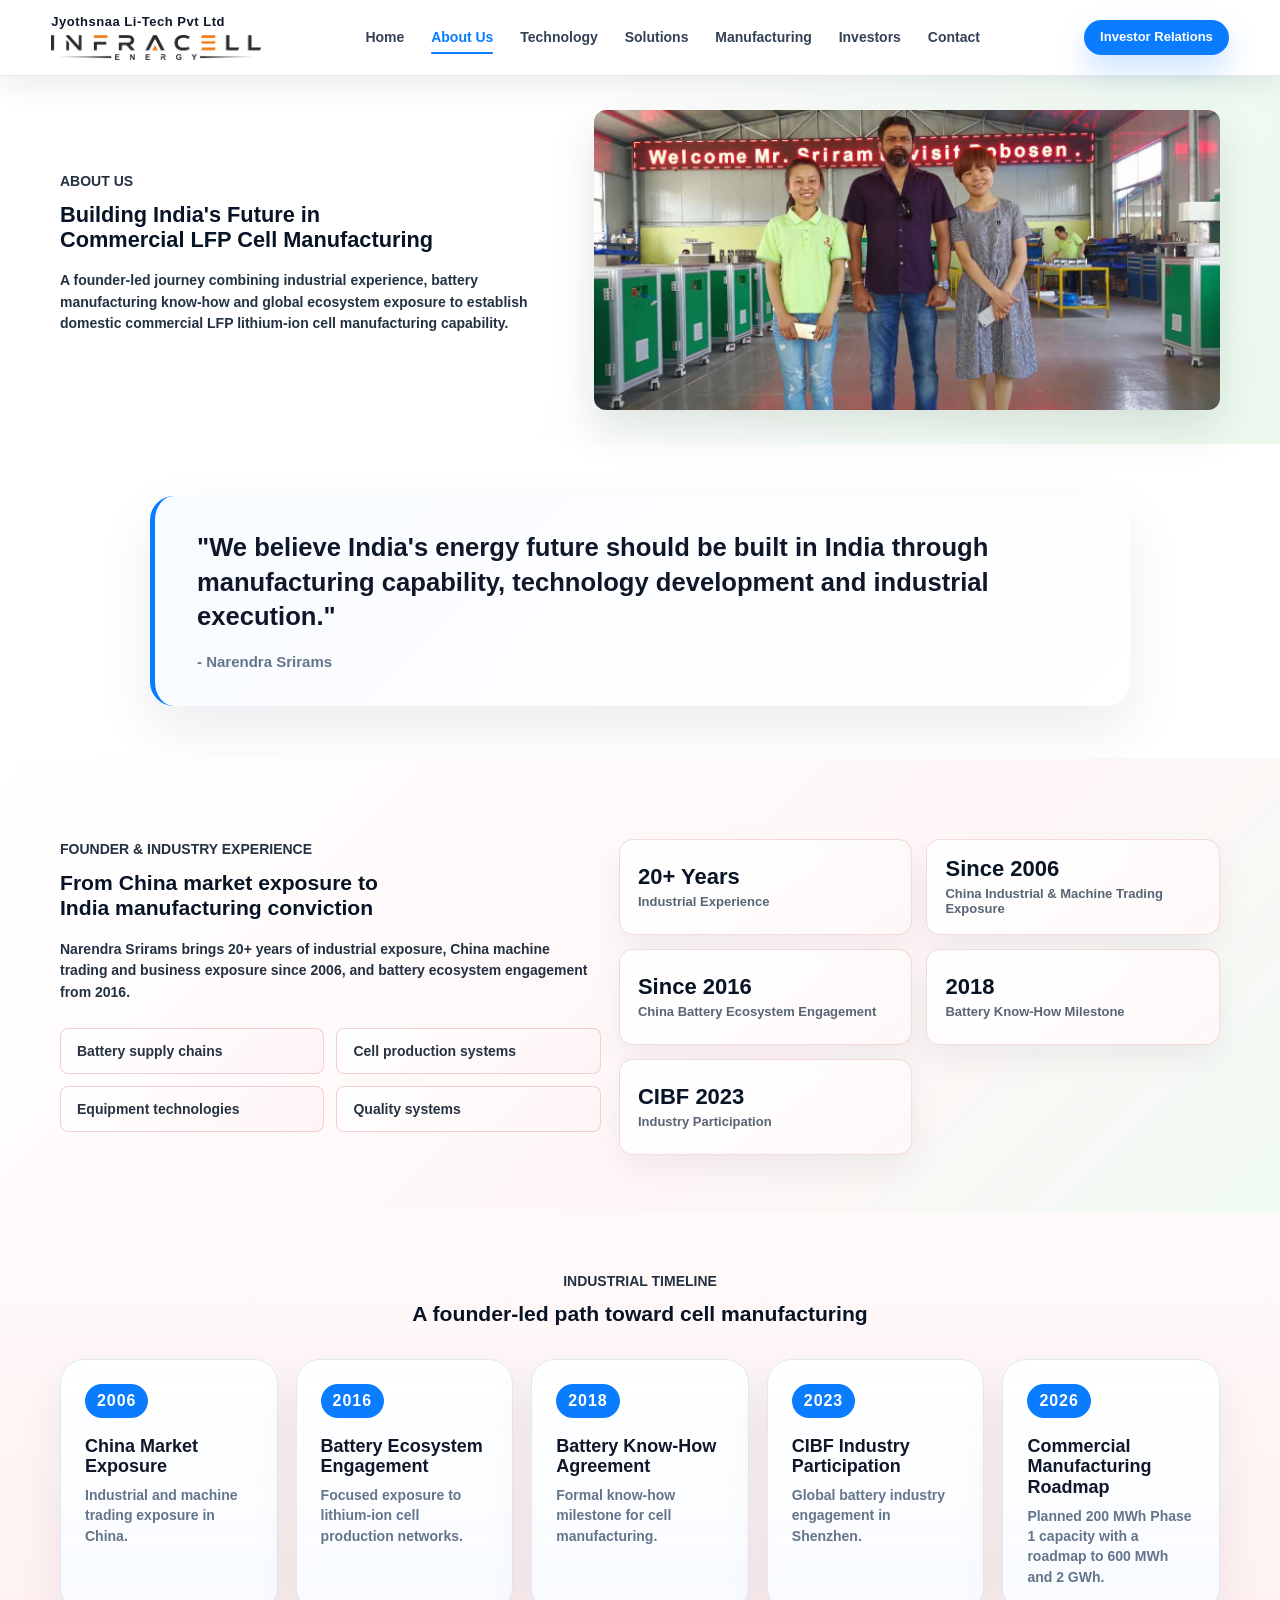
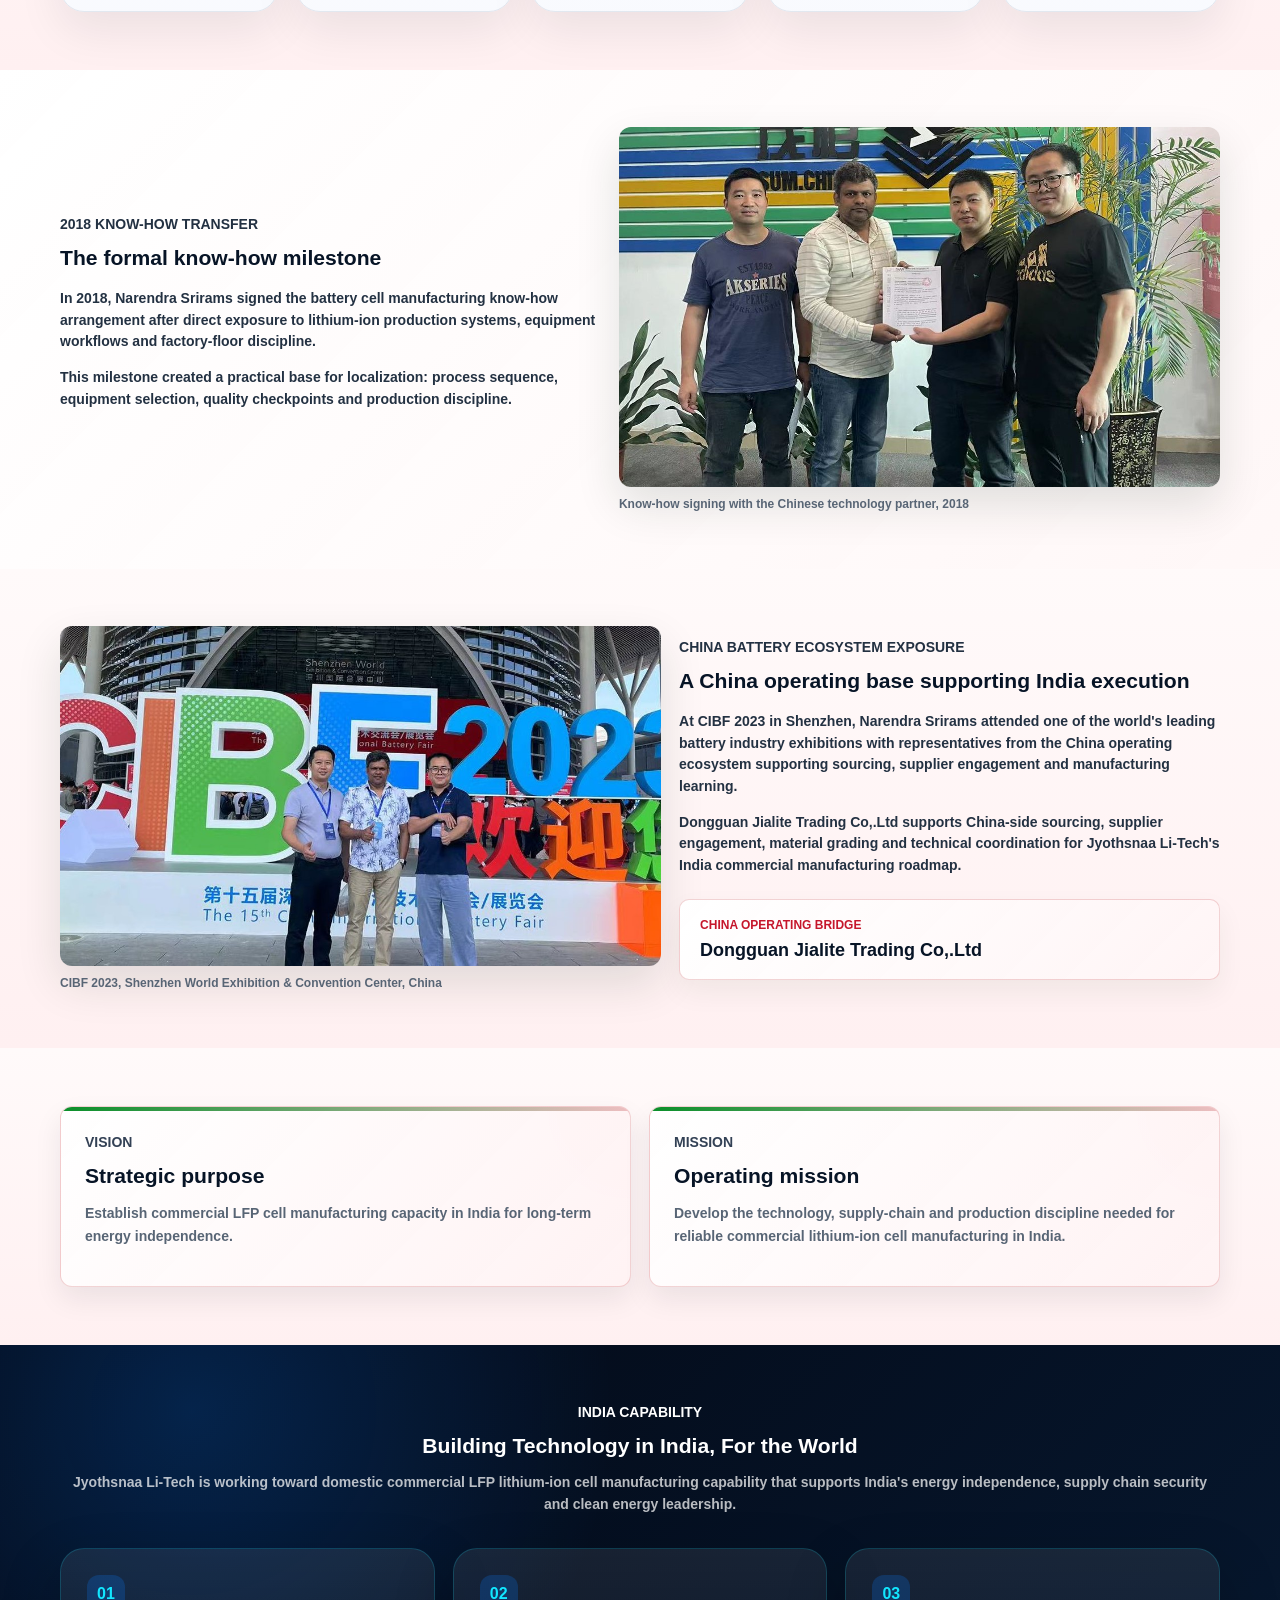
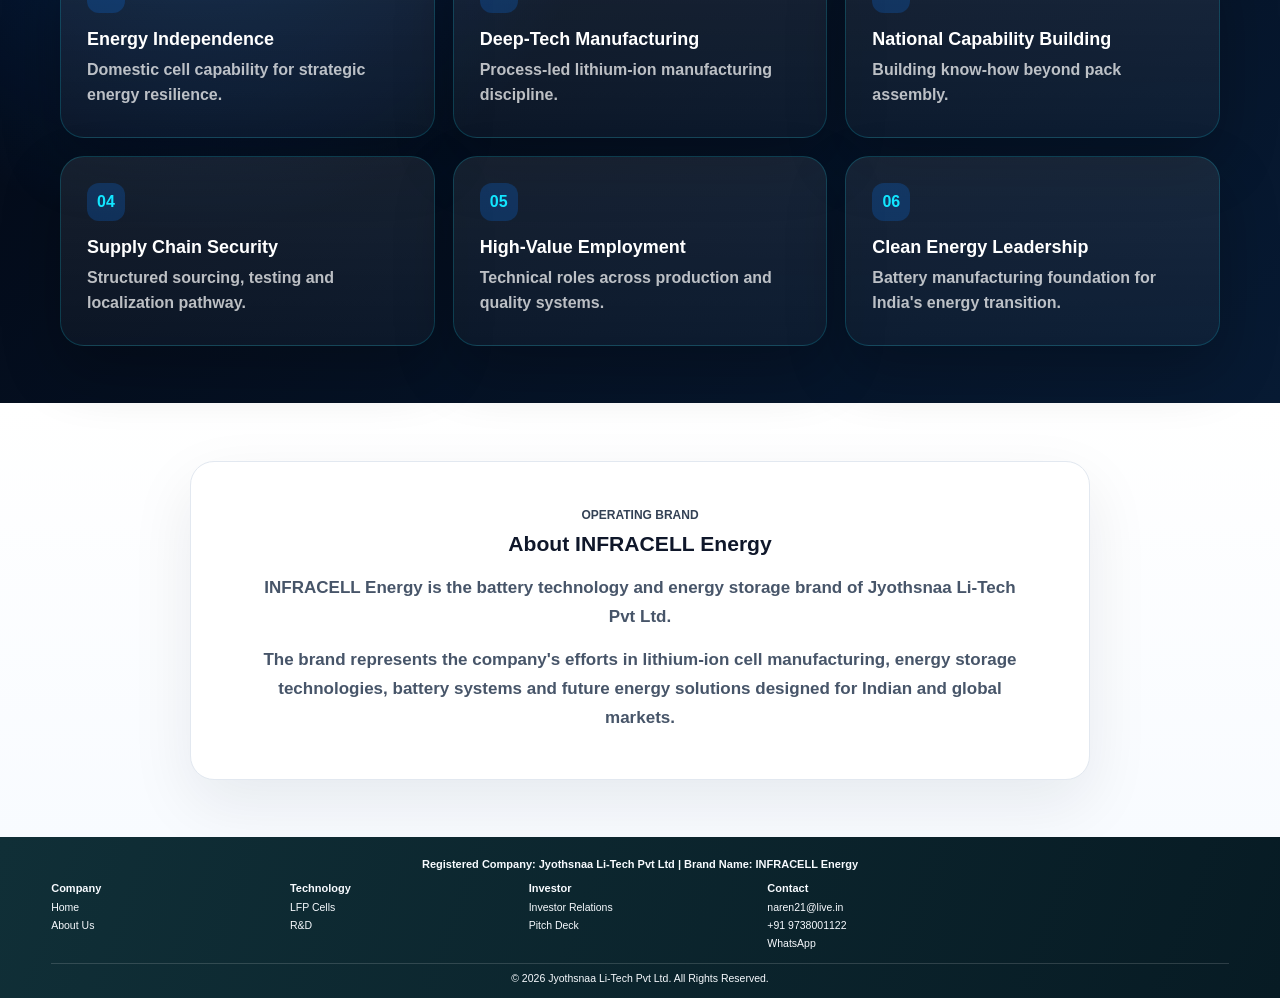
==== commit 95a16959: "Add files via upload" ====
--- a/about.html
+++ b/about.html
@@ -3,10 +3,10 @@
   <head>
     <meta charset="utf-8">
     <meta name="viewport" content="width=device-width, initial-scale=1">
-    <title>About | Jyothsna Li-Tech Pvt Ltd</title>
-    <meta name="description" content="Learn the founder-led story behind Jyothsna Li-Tech Pvt Ltd, from China battery ecosystem exposure and 2018 know-how signing to India's INFRACELL Energy manufacturing roadmap.">
-    <meta property="og:title" content="About | Jyothsna Li-Tech Pvt Ltd">
-    <meta property="og:description" content="Founder-led battery manufacturing story behind Jyothsna Li-Tech Pvt Ltd and INFRACELL Energy.">
+    <title>About | Jyothsnaa Li-Tech Pvt Ltd</title>
+    <meta name="description" content="Learn the founder-led story behind Jyothsnaa Li-Tech Pvt Ltd, from China battery ecosystem exposure and 2018 know-how signing to India's INFRACELL Energy commercial LFP cell manufacturing roadmap.">
+    <meta property="og:title" content="About | Jyothsnaa Li-Tech Pvt Ltd">
+    <meta property="og:description" content="Founder-led battery manufacturing story behind Jyothsnaa Li-Tech Pvt Ltd and INFRACELL Energy.">
     <meta property="og:type" content="website">
     <meta property="og:image" content="assets/cibf-2023-china.jpg">
     <meta name="twitter:card" content="summary_large_image">
@@ -15,7 +15,7 @@
   <body>
     <header class="jlt-clean-header">
   <a class="jlt-brand" href="index.html">
-    <strong>Jyothsna Li-Tech Pvt Ltd</strong>
+    <strong>Jyothsnaa Li-Tech Pvt Ltd</strong>
     <img src="assets/infracell-logo-official.png" alt="INFRACELL Energy">
   </a>
     <nav class="jlt-nav">
@@ -35,8 +35,8 @@
         <div class="page-hero-inner">
           <div>
             <p class="kicker">About Us</p>
-            <h1>Building India's Future in Lithium-Ion Cell Manufacturing</h1>
-            <p>A founder-led journey combining industrial experience, battery manufacturing know-how and global ecosystem exposure to build domestic lithium-ion cell manufacturing capability.</p>
+            <h1>Building India's Future in Commercial LFP Cell Manufacturing</h1>
+            <p>A founder-led journey combining industrial experience, battery manufacturing know-how and global ecosystem exposure to establish domestic commercial LFP lithium-ion cell manufacturing capability.</p>
           </div>
           <img src="assets/naren-factory-visit.jpg" alt="Narendra Srirams during a China battery factory visit">
         </div>
@@ -82,7 +82,7 @@
           <article><strong>2016</strong><h3>Battery Ecosystem Engagement</h3><p>Focused exposure to lithium-ion cell production networks.</p></article>
           <article><strong>2018</strong><h3>Battery Know-How Agreement</h3><p>Formal know-how milestone for cell manufacturing.</p></article>
           <article><strong>2023</strong><h3>CIBF Industry Participation</h3><p>Global battery industry engagement in Shenzhen.</p></article>
-          <article><strong>2026</strong><h3>Pilot Manufacturing Roadmap</h3><p>Roadmap toward validation and scale-up readiness.</p></article>
+          <article><strong>2026</strong><h3>Commercial Manufacturing Roadmap</h3><p>Planned 200 MWh Phase 1 capacity with a roadmap to 600 MWh and 2 GWh.</p></article>
         </div>
       </section>
 
@@ -111,7 +111,7 @@
             <p class="kicker">China Battery Ecosystem Exposure</p>
             <h2>A China operating base supporting India execution</h2>
             <p>At CIBF 2023 in Shenzhen, Narendra Srirams attended one of the world's leading battery industry exhibitions with representatives from the China operating ecosystem supporting sourcing, supplier engagement and manufacturing learning.</p>
-            <p>Dongguan Jialite Trading Co,.Ltd supports China-side sourcing, supplier engagement, material grading and technical coordination for Jyothsna Li-Tech's India manufacturing roadmap.</p>
+            <p>Dongguan Jialite Trading Co,.Ltd supports China-side sourcing, supplier engagement, material grading and technical coordination for Jyothsnaa Li-Tech's India commercial manufacturing roadmap.</p>
             <div class="china-company-panel">
               <strong>China operating bridge</strong>
               <span>Dongguan Jialite Trading Co,.Ltd</span>
@@ -125,12 +125,12 @@
           <article class="premium-panel">
             <p class="kicker">Vision</p>
             <h2>Strategic purpose</h2>
-            <p>Build India's cell-level battery manufacturing capability for long-term energy independence.</p>
+            <p>Establish commercial LFP cell manufacturing capacity in India for long-term energy independence.</p>
           </article>
           <article class="premium-panel">
             <p class="kicker">Mission</p>
             <h2>Operating mission</h2>
-            <p>Develop the technology, supply-chain and production discipline needed for reliable lithium-ion cell manufacturing in India.</p>
+            <p>Develop the technology, supply-chain and production discipline needed for reliable commercial lithium-ion cell manufacturing in India.</p>
           </article>
         </div>
       </section>
@@ -139,7 +139,7 @@
         <div class="section-head">
           <p class="kicker">India Capability</p>
           <h2>Building Technology in India, For the World</h2>
-          <p>Jyothsna Li-Tech is working toward domestic lithium-ion cell manufacturing capability that supports India's energy independence, supply chain security and clean energy leadership.</p>
+          <p>Jyothsnaa Li-Tech is working toward domestic commercial LFP lithium-ion cell manufacturing capability that supports India's energy independence, supply chain security and clean energy leadership.</p>
         </div>
         <div class="dark-card-grid six">
           <article><span>01</span><h3>Energy Independence</h3><p>Domestic cell capability for strategic energy resilience.</p></article>
@@ -155,16 +155,16 @@
         <div class="infracell-about-block">
           <p class="kicker">Operating Brand</p>
           <h2>About INFRACELL Energy</h2>
-          <p>INFRACELL Energy is the battery technology and energy storage brand of Jyothsna Li-Tech Pvt Ltd.</p>
+          <p>INFRACELL Energy is the battery technology and energy storage brand of Jyothsnaa Li-Tech Pvt Ltd.</p>
           <p>The brand represents the company's efforts in lithium-ion cell manufacturing, energy storage technologies, battery systems and future energy solutions designed for Indian and global markets.</p>
         </div>
       </section>
     </main>
 
     <footer class="footer">
-      <p class="footer-institutional">Registered Company: Jyothsna Li-Tech Pvt Ltd | Brand Name: INFRACELL Energy</p>
-<div class="footer-links"><div><strong>Company</strong><a href="index.html">Home</a><a href="about.html">About Us</a></div><div><strong>Technology</strong><a href="technology.html">LFP Cells</a><a href="technology.html">R&D</a></div><div><strong>Investor</strong><a href="investors.html">Investor Relations</a><a href="assets/Jyothsna-Li-Tech-Pitch-Deck-2026.pdf" target="_blank" rel="noopener">Pitch Deck</a></div><div><strong>Contact</strong><a href="mailto:naren21@live.in">naren21@live.in</a><a href="tel:+919738001122">+91 9738001122</a><a href="https://wa.me/919738001122" target="_blank" rel="noopener">WhatsApp</a></div></div>
-      <p>&copy; 2026 Jyothsna Li-Tech Pvt Ltd. All Rights Reserved.</p>
+      <p class="footer-institutional">Registered Company: Jyothsnaa Li-Tech Pvt Ltd | Brand Name: INFRACELL Energy</p>
+<div class="footer-links"><div><strong>Company</strong><a href="index.html">Home</a><a href="about.html">About Us</a></div><div><strong>Technology</strong><a href="technology.html">LFP Cells</a><a href="technology.html">R&D</a></div><div><strong>Investor</strong><a href="investors.html">Investor Relations</a><a href="assets/Jyothsnaa-Li-Tech-Pitch-Deck-2026.pdf" target="_blank" rel="noopener">Pitch Deck</a></div><div><strong>Contact</strong><a href="mailto:naren21@live.in">naren21@live.in</a><a href="tel:+919738001122">+91 9738001122</a><a href="https://wa.me/919738001122" target="_blank" rel="noopener">WhatsApp</a></div></div>
+      <p>&copy; 2026 Jyothsnaa Li-Tech Pvt Ltd. All Rights Reserved.</p>
     </footer>
     <script src="site.js"></script>
   </body>
--- a/styles.css
+++ b/styles.css
@@ -749,12 +749,12 @@
 .capabilities-split img {
   object-position: center;
 }
-.pilot-photo-pair {
+.production-photo-pair {
   display: grid;
   gap: 12px;
   max-width: 520px;
 }
-.pilot-photo-pair img {
+.production-photo-pair img {
   width: 100%;
   height: 135px;
   object-fit: cover;
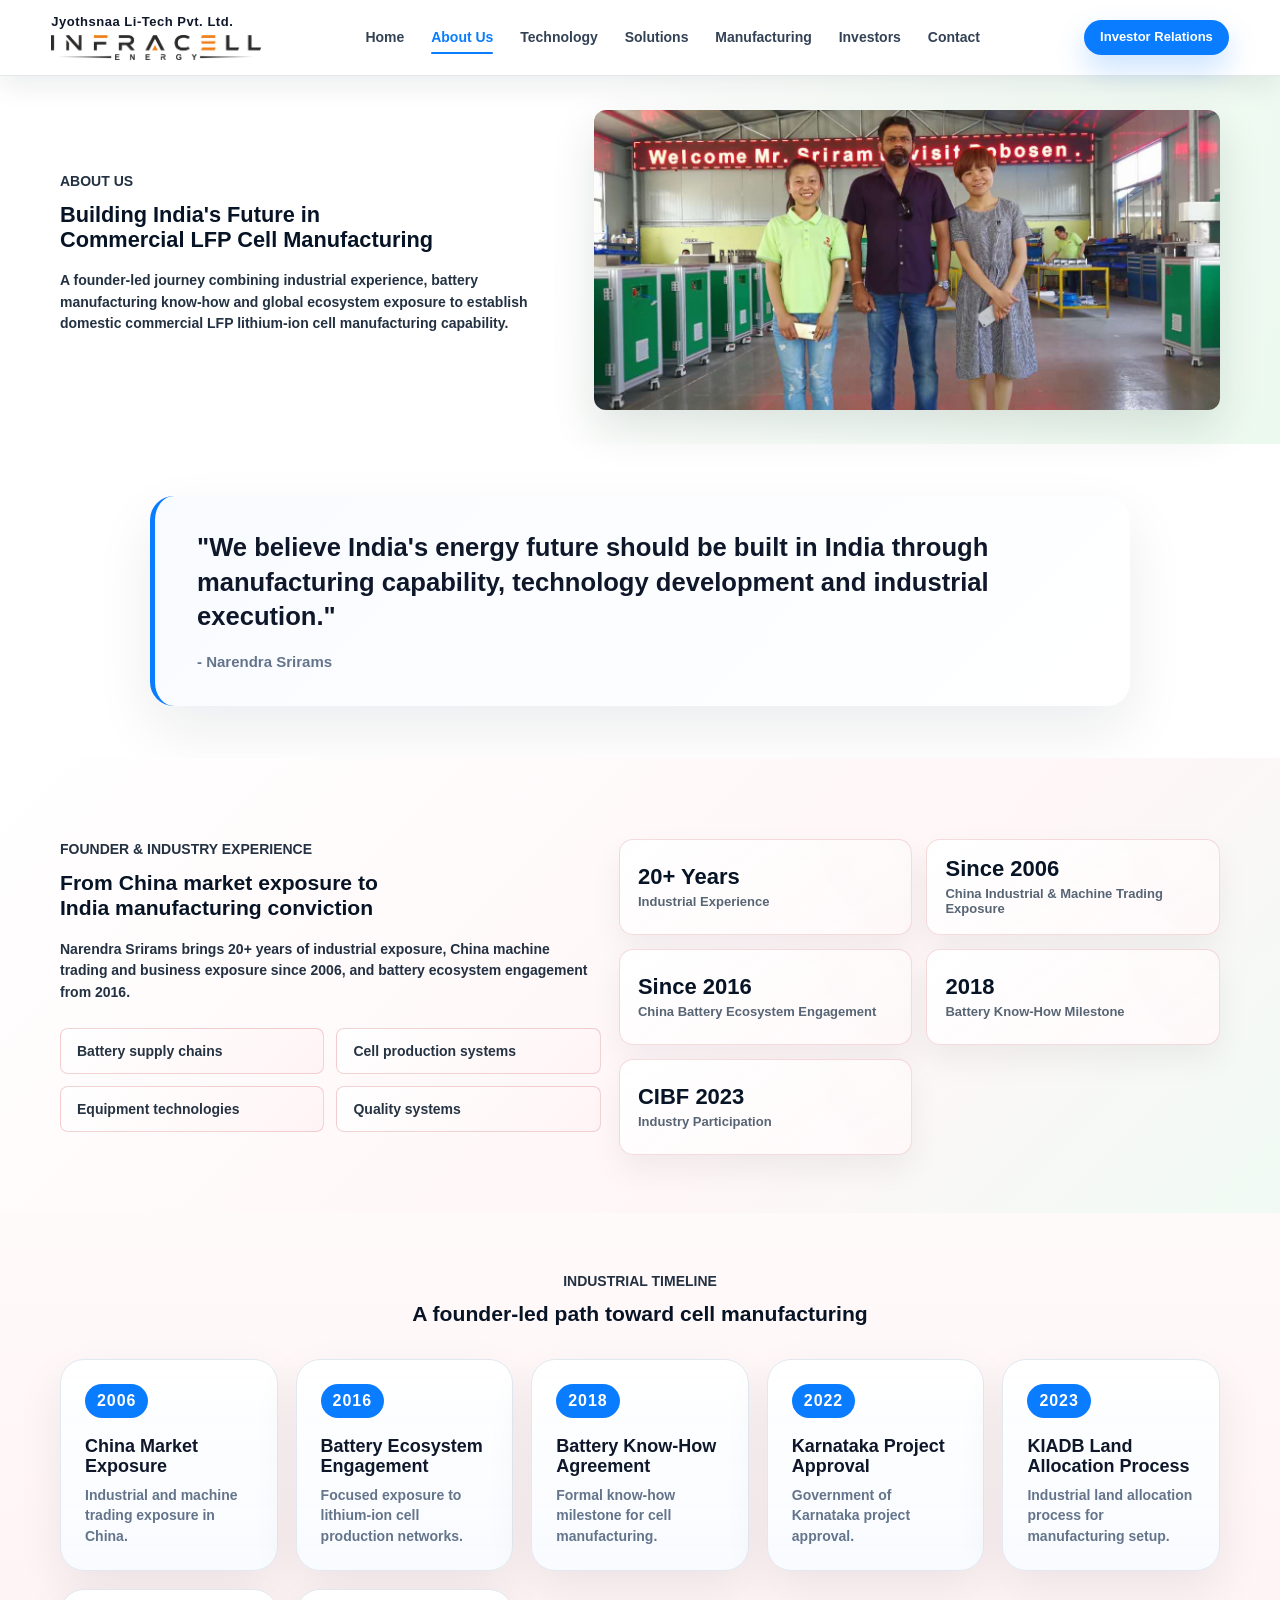
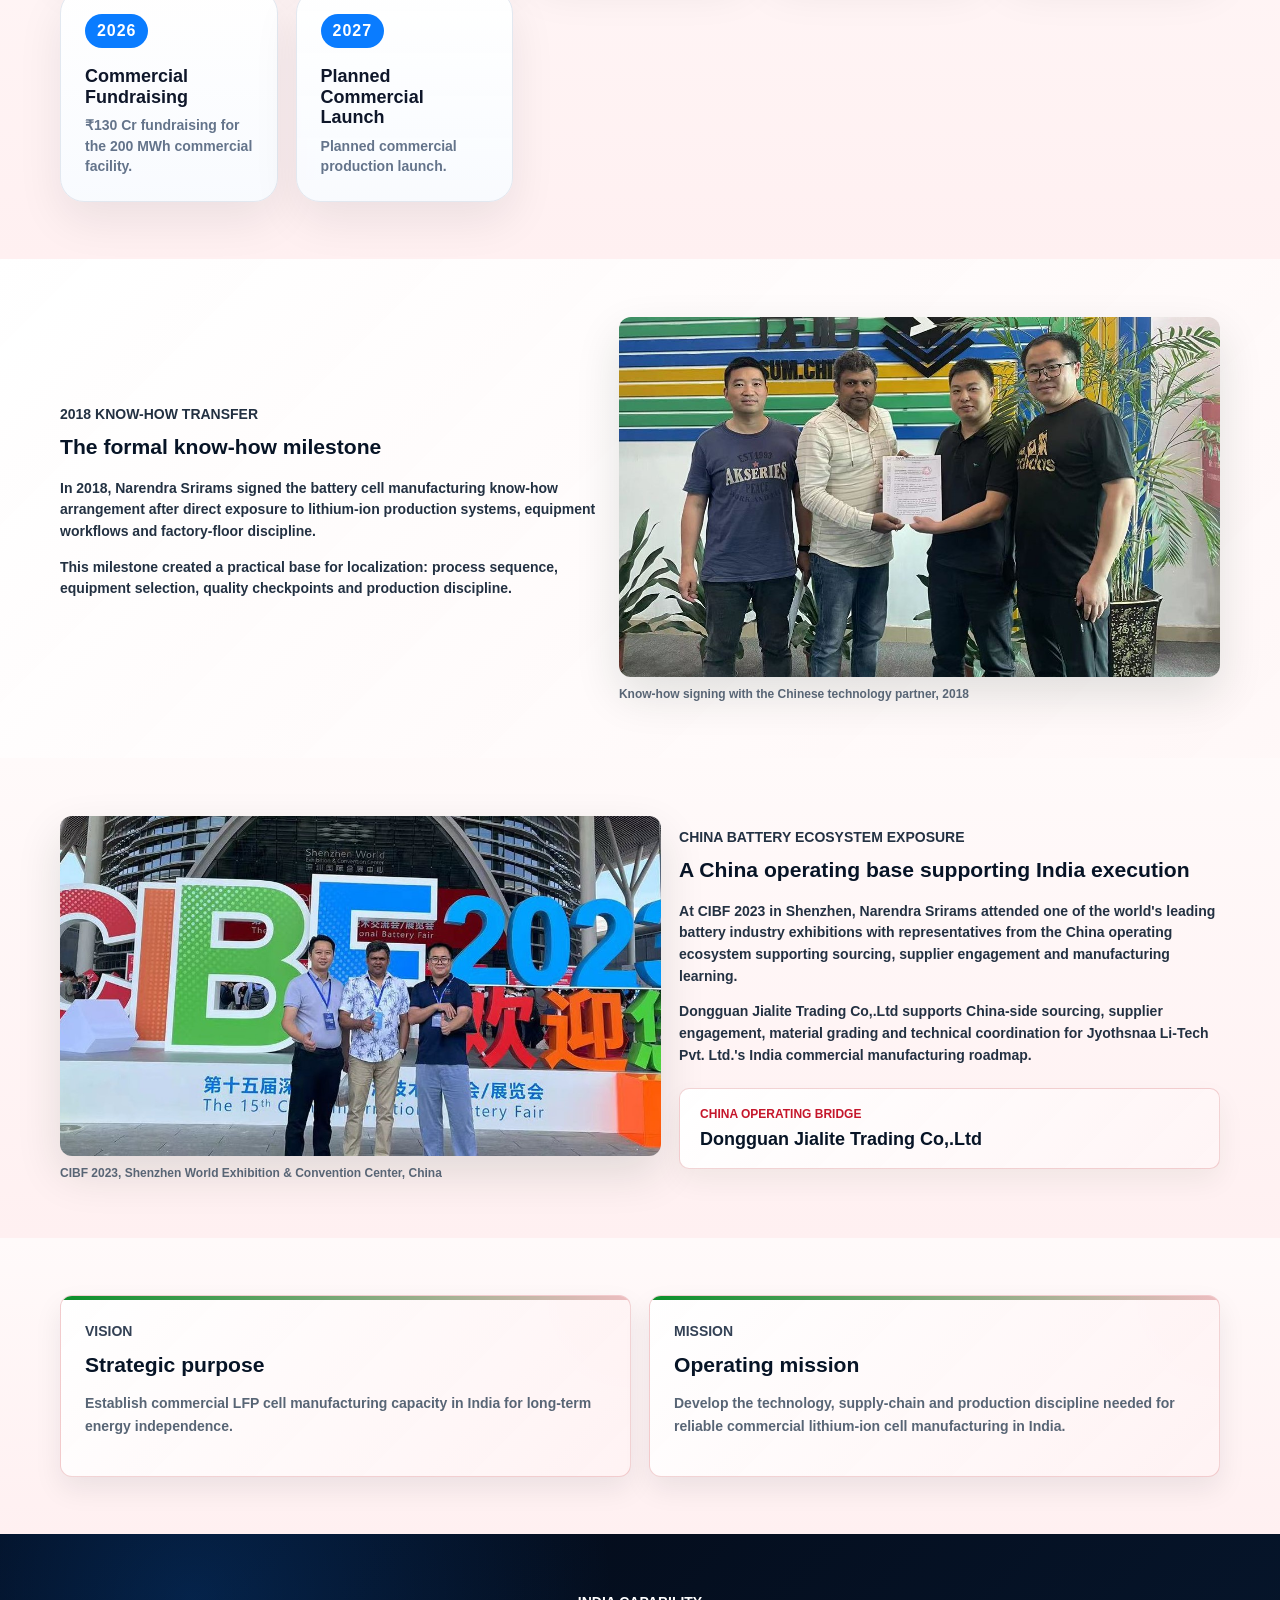
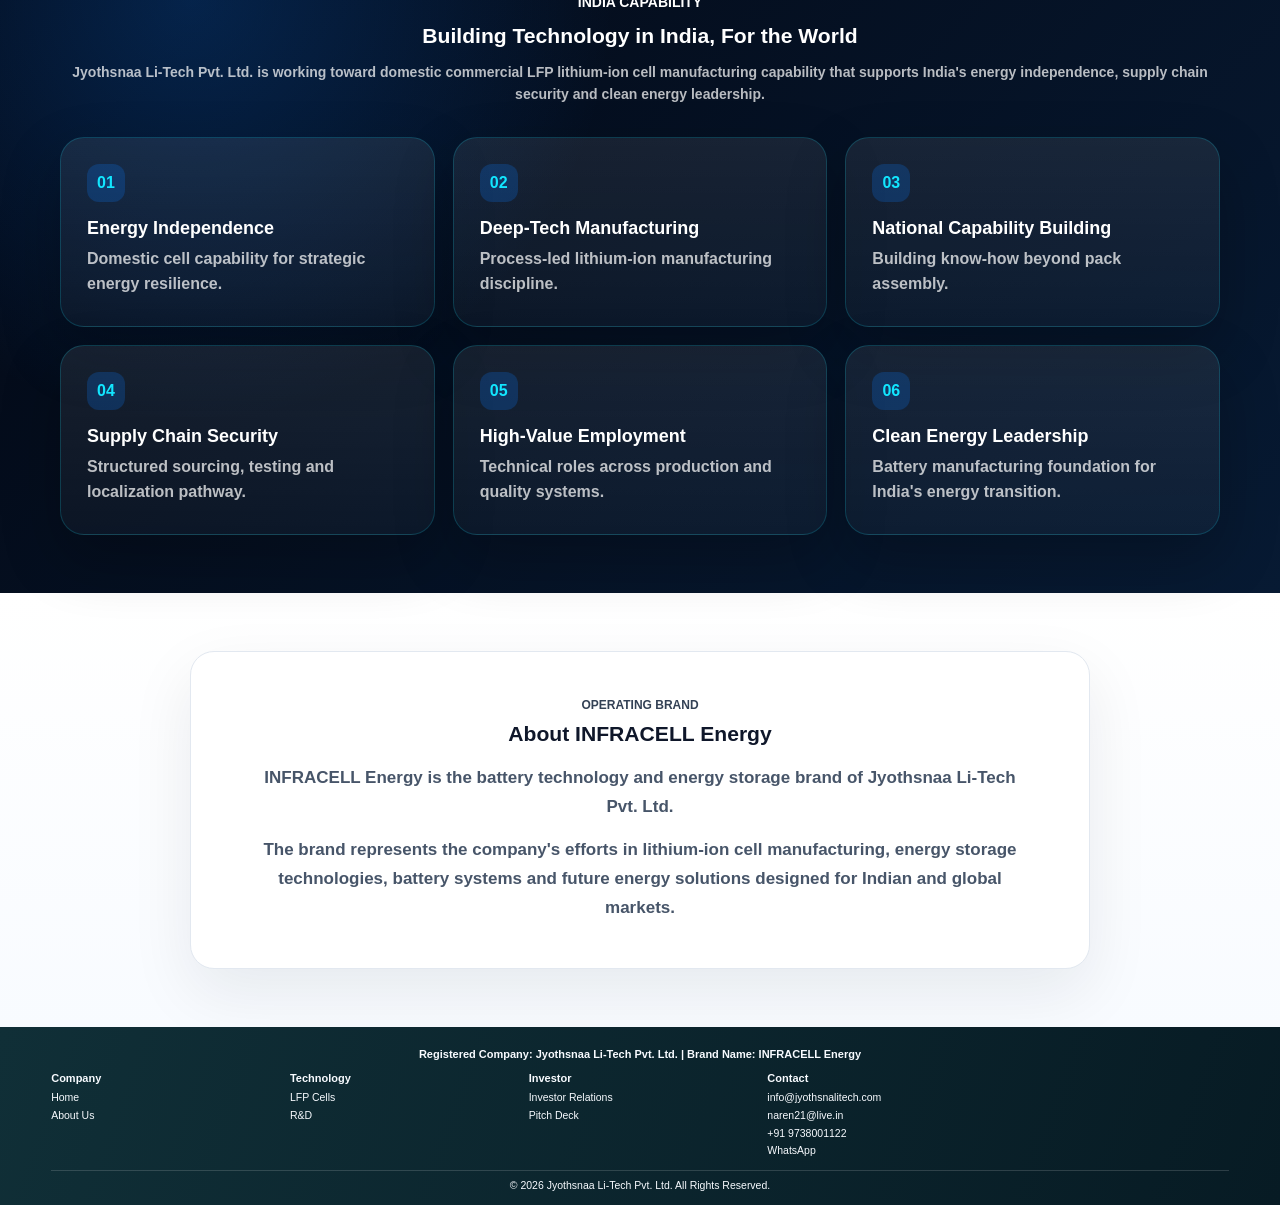
==== commit ed2791e3: "Add files via upload" ====
--- a/about.html
+++ b/about.html
@@ -3,10 +3,10 @@
   <head>
     <meta charset="utf-8">
     <meta name="viewport" content="width=device-width, initial-scale=1">
-    <title>About | Jyothsnaa Li-Tech Pvt Ltd</title>
-    <meta name="description" content="Learn the founder-led story behind Jyothsnaa Li-Tech Pvt Ltd, from China battery ecosystem exposure and 2018 know-how signing to India's INFRACELL Energy commercial LFP cell manufacturing roadmap.">
-    <meta property="og:title" content="About | Jyothsnaa Li-Tech Pvt Ltd">
-    <meta property="og:description" content="Founder-led battery manufacturing story behind Jyothsnaa Li-Tech Pvt Ltd and INFRACELL Energy.">
+    <title>About | Jyothsnaa Li-Tech Pvt. Ltd.</title>
+    <meta name="description" content="Learn the founder-led story behind Jyothsnaa Li-Tech Pvt. Ltd., from China battery ecosystem exposure and 2018 know-how signing to India's INFRACELL Energy commercial LFP cell manufacturing roadmap.">
+    <meta property="og:title" content="About | Jyothsnaa Li-Tech Pvt. Ltd.">
+    <meta property="og:description" content="Founder-led battery manufacturing story behind Jyothsnaa Li-Tech Pvt. Ltd. and INFRACELL Energy.">
     <meta property="og:type" content="website">
     <meta property="og:image" content="assets/cibf-2023-china.jpg">
     <meta name="twitter:card" content="summary_large_image">
@@ -15,7 +15,7 @@
   <body>
     <header class="jlt-clean-header">
   <a class="jlt-brand" href="index.html">
-    <strong>Jyothsnaa Li-Tech Pvt Ltd</strong>
+    <strong>Jyothsnaa Li-Tech Pvt. Ltd.</strong>
     <img src="assets/infracell-logo-official.png" alt="INFRACELL Energy">
   </a>
     <nav class="jlt-nav">
@@ -81,8 +81,10 @@
           <article><strong>2006</strong><h3>China Market Exposure</h3><p>Industrial and machine trading exposure in China.</p></article>
           <article><strong>2016</strong><h3>Battery Ecosystem Engagement</h3><p>Focused exposure to lithium-ion cell production networks.</p></article>
           <article><strong>2018</strong><h3>Battery Know-How Agreement</h3><p>Formal know-how milestone for cell manufacturing.</p></article>
-          <article><strong>2023</strong><h3>CIBF Industry Participation</h3><p>Global battery industry engagement in Shenzhen.</p></article>
-          <article><strong>2026</strong><h3>Commercial Manufacturing Roadmap</h3><p>Planned 200 MWh Phase 1 capacity with a roadmap to 600 MWh and 2 GWh.</p></article>
+          <article><strong>2022</strong><h3>Karnataka Project Approval</h3><p>Government of Karnataka project approval.</p></article>
+          <article><strong>2023</strong><h3>KIADB Land Allocation Process</h3><p>Industrial land allocation process for manufacturing setup.</p></article>
+          <article><strong>2026</strong><h3>Commercial Fundraising</h3><p>₹130 Cr fundraising for the 200 MWh commercial facility.</p></article>
+          <article><strong>2027</strong><h3>Planned Commercial Launch</h3><p>Planned commercial production launch.</p></article>
         </div>
       </section>
 
@@ -111,7 +113,7 @@
             <p class="kicker">China Battery Ecosystem Exposure</p>
             <h2>A China operating base supporting India execution</h2>
             <p>At CIBF 2023 in Shenzhen, Narendra Srirams attended one of the world's leading battery industry exhibitions with representatives from the China operating ecosystem supporting sourcing, supplier engagement and manufacturing learning.</p>
-            <p>Dongguan Jialite Trading Co,.Ltd supports China-side sourcing, supplier engagement, material grading and technical coordination for Jyothsnaa Li-Tech's India commercial manufacturing roadmap.</p>
+            <p>Dongguan Jialite Trading Co,.Ltd supports China-side sourcing, supplier engagement, material grading and technical coordination for Jyothsnaa Li-Tech Pvt. Ltd.'s India commercial manufacturing roadmap.</p>
             <div class="china-company-panel">
               <strong>China operating bridge</strong>
               <span>Dongguan Jialite Trading Co,.Ltd</span>
@@ -139,7 +141,7 @@
         <div class="section-head">
           <p class="kicker">India Capability</p>
           <h2>Building Technology in India, For the World</h2>
-          <p>Jyothsnaa Li-Tech is working toward domestic commercial LFP lithium-ion cell manufacturing capability that supports India's energy independence, supply chain security and clean energy leadership.</p>
+          <p>Jyothsnaa Li-Tech Pvt. Ltd. is working toward domestic commercial LFP lithium-ion cell manufacturing capability that supports India's energy independence, supply chain security and clean energy leadership.</p>
         </div>
         <div class="dark-card-grid six">
           <article><span>01</span><h3>Energy Independence</h3><p>Domestic cell capability for strategic energy resilience.</p></article>
@@ -155,16 +157,16 @@
         <div class="infracell-about-block">
           <p class="kicker">Operating Brand</p>
           <h2>About INFRACELL Energy</h2>
-          <p>INFRACELL Energy is the battery technology and energy storage brand of Jyothsnaa Li-Tech Pvt Ltd.</p>
+          <p>INFRACELL Energy is the battery technology and energy storage brand of Jyothsnaa Li-Tech Pvt. Ltd.</p>
           <p>The brand represents the company's efforts in lithium-ion cell manufacturing, energy storage technologies, battery systems and future energy solutions designed for Indian and global markets.</p>
         </div>
       </section>
     </main>
 
     <footer class="footer">
-      <p class="footer-institutional">Registered Company: Jyothsnaa Li-Tech Pvt Ltd | Brand Name: INFRACELL Energy</p>
-<div class="footer-links"><div><strong>Company</strong><a href="index.html">Home</a><a href="about.html">About Us</a></div><div><strong>Technology</strong><a href="technology.html">LFP Cells</a><a href="technology.html">R&D</a></div><div><strong>Investor</strong><a href="investors.html">Investor Relations</a><a href="assets/Jyothsnaa-Li-Tech-Pitch-Deck-2026.pdf" target="_blank" rel="noopener">Pitch Deck</a></div><div><strong>Contact</strong><a href="mailto:naren21@live.in">naren21@live.in</a><a href="tel:+919738001122">+91 9738001122</a><a href="https://wa.me/919738001122" target="_blank" rel="noopener">WhatsApp</a></div></div>
-      <p>&copy; 2026 Jyothsnaa Li-Tech Pvt Ltd. All Rights Reserved.</p>
+      <p class="footer-institutional">Registered Company: Jyothsnaa Li-Tech Pvt. Ltd. | Brand Name: INFRACELL Energy</p>
+<div class="footer-links"><div><strong>Company</strong><a href="index.html">Home</a><a href="about.html">About Us</a></div><div><strong>Technology</strong><a href="technology.html">LFP Cells</a><a href="technology.html">R&D</a></div><div><strong>Investor</strong><a href="investors.html">Investor Relations</a><a href="assets/Jyothsnaa-Li-Tech-Pvt-Ltd-Pitch-Deck-2026.pdf" target="_blank" rel="noopener">Pitch Deck</a></div><div><strong>Contact</strong><a href="mailto:info@jyothsnalitech.com">info@jyothsnalitech.com</a><a href="mailto:naren21@live.in">naren21@live.in</a><a href="tel:+919738001122">+91 9738001122</a><a href="https://wa.me/919738001122" target="_blank" rel="noopener">WhatsApp</a></div></div>
+      <p>&copy; 2026 Jyothsnaa Li-Tech Pvt. Ltd. All Rights Reserved.</p>
     </footer>
     <script src="site.js"></script>
   </body>
@@ -174,3 +176,9 @@
 
 
 
+
+
+
+
+
+
--- a/styles.css
+++ b/styles.css
@@ -9265,3 +9265,105 @@
     border-radius: 20px !important;
   }
 }
+
+/* Final institutional commercial-plan polish */
+.hero-proof-badges {
+  display: flex;
+  flex-wrap: wrap;
+  gap: 10px;
+  margin: 20px 0 6px;
+  max-width: 760px;
+}
+
+.hero-proof-badges span {
+  display: inline-flex;
+  align-items: center;
+  min-height: 34px;
+  padding: 8px 13px;
+  border: 1px solid rgba(10, 124, 255, 0.18);
+  border-radius: 999px;
+  background: rgba(255, 255, 255, 0.82);
+  color: #0f2f57;
+  font-size: 12px;
+  font-weight: 800;
+  box-shadow: 0 12px 26px rgba(15, 23, 42, 0.08);
+}
+
+.investment-opportunity-section {
+  background:
+    radial-gradient(circle at 12% 20%, rgba(10, 124, 255, 0.08), transparent 32%),
+    linear-gradient(180deg, #ffffff 0%, #f8fbff 100%);
+}
+
+.commercial-process-flow {
+  display: grid;
+  grid-template-columns: repeat(4, minmax(0, 1fr));
+  gap: 14px;
+  max-width: 1180px;
+  margin: 0 auto;
+}
+
+.commercial-process-flow span {
+  position: relative;
+  display: flex;
+  align-items: center;
+  justify-content: center;
+  min-height: 72px;
+  padding: 14px 18px;
+  border: 1px solid #dbe7f5;
+  border-radius: 18px;
+  background: #ffffff;
+  color: #102033;
+  font-size: 13px;
+  font-weight: 800;
+  text-align: center;
+  box-shadow: 0 18px 40px rgba(15, 23, 42, 0.08);
+}
+
+.commercial-process-flow span:not(:last-child)::after {
+  content: "→";
+  position: absolute;
+  right: -13px;
+  top: 50%;
+  transform: translateY(-50%);
+  color: #0a7cff;
+  font-weight: 900;
+  z-index: 2;
+}
+
+.commercial-timeline {
+  grid-template-columns: repeat(3, minmax(0, 1fr));
+}
+
+.market-card-grid article {
+  min-height: 118px;
+}
+
+@media (max-width: 980px) {
+  .commercial-process-flow {
+    grid-template-columns: repeat(2, minmax(0, 1fr));
+  }
+
+  .commercial-process-flow span:not(:last-child)::after {
+    display: none;
+  }
+
+  .commercial-timeline {
+    grid-template-columns: 1fr;
+  }
+}
+
+@media (max-width: 620px) {
+  .hero-proof-badges span {
+    width: 100%;
+    justify-content: center;
+  }
+
+  .commercial-process-flow {
+    grid-template-columns: 1fr;
+  }
+}
+
+
+
+
